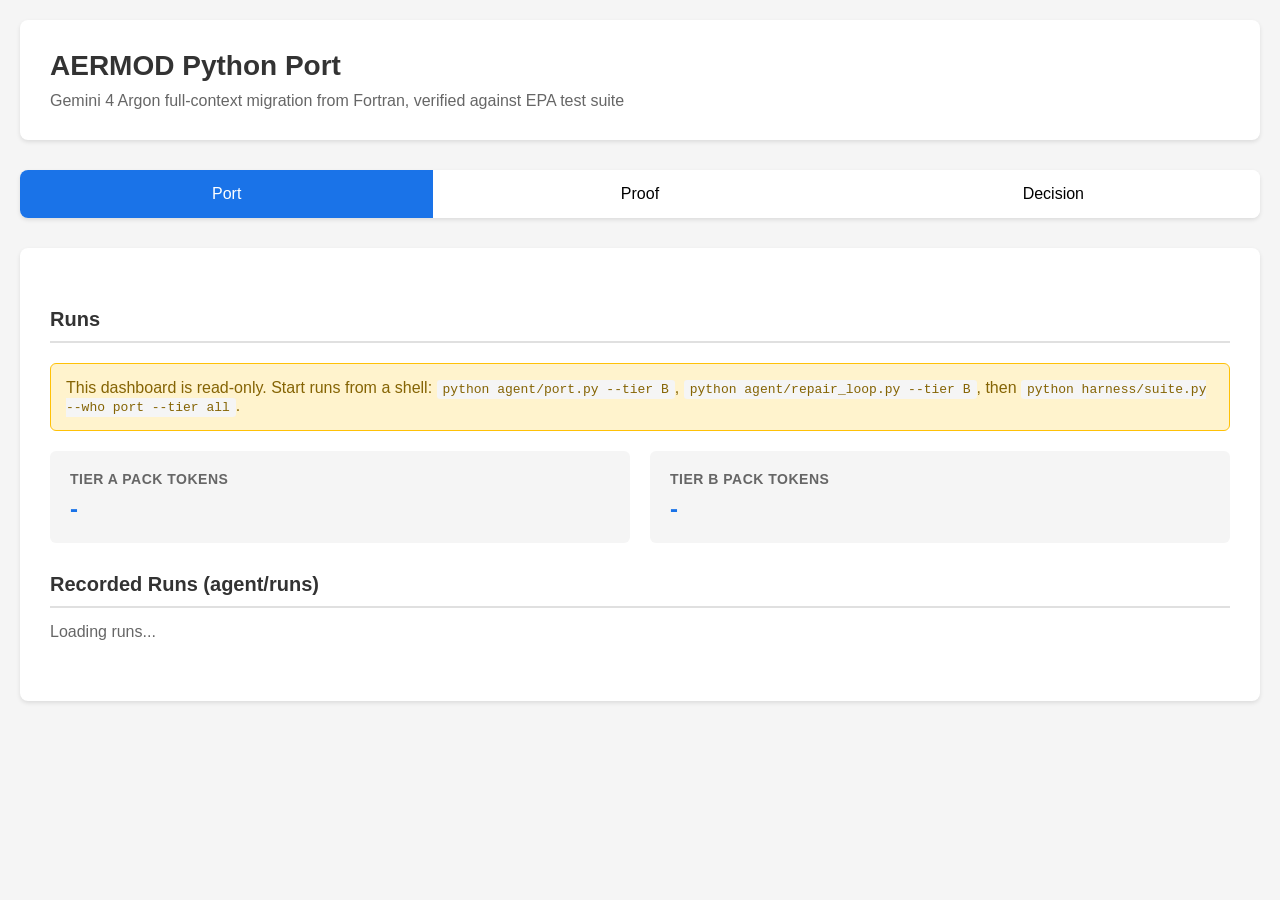
==== ui/index.html @ f5b77700 "fix(server): certify only the port version the suite scored run_port stamps port.sha256 beside each " ====
<!DOCTYPE html>
<html lang="en">
<head>
    <meta charset="UTF-8">
    <meta name="viewport" content="width=device-width, initial-scale=1.0">
    <title>AERMOD Port - Gemini 4 Argon</title>
    <style>
        * {
            margin: 0;
            padding: 0;
            box-sizing: border-box;
        }
        
        body {
            font-family: -apple-system, BlinkMacSystemFont, 'Segoe UI', sans-serif;
            background: #f5f5f5;
            color: #333;
        }
        
        .container {
            max-width: 1400px;
            margin: 0 auto;
            padding: 20px;
        }
        
        header {
            background: white;
            padding: 30px;
            border-radius: 8px;
            margin-bottom: 30px;
            box-shadow: 0 2px 4px rgba(0,0,0,0.1);
        }
        
        h1 {
            font-size: 28px;
            margin-bottom: 10px;
        }
        
        .subtitle {
            color: #666;
            font-size: 16px;
        }
        
        nav {
            background: white;
            padding: 0;
            border-radius: 8px;
            margin-bottom: 30px;
            display: flex;
            overflow: hidden;
            box-shadow: 0 2px 4px rgba(0,0,0,0.1);
        }
        
        nav button {
            flex: 1;
            padding: 15px 30px;
            border: none;
            background: white;
            cursor: pointer;
            font-size: 16px;
            font-weight: 500;
            transition: background 0.2s;
        }
        
        nav button:hover {
            background: #f5f5f5;
        }
        
        nav button.active {
            background: #1a73e8;
            color: white;
        }
        
        .screen {
            display: none;
            background: white;
            padding: 30px;
            border-radius: 8px;
            box-shadow: 0 2px 4px rgba(0,0,0,0.1);
        }
        
        .screen.active {
            display: block;
        }
        
        .grid {
            display: grid;
            grid-template-columns: repeat(auto-fill, minmax(200px, 1fr));
            gap: 15px;
            margin: 20px 0;
        }
        
        .case-card {
            padding: 15px;
            border: 2px solid #e0e0e0;
            border-radius: 6px;
            text-align: center;
            font-weight: 500;
        }
        
        .case-card.pass {
            background: #e8f5e9;
            border-color: #4caf50;
            color: #2e7d32;
        }
        
        .case-card.fail {
            background: #ffebee;
            border-color: #f44336;
            color: #c62828;
        }
        
        .case-card.pending {
            background: #fff3e0;
            border-color: #ff9800;
            color: #e65100;
        }
        
        .section {
            margin: 30px 0;
        }
        
        .section h2 {
            font-size: 20px;
            margin-bottom: 15px;
            padding-bottom: 10px;
            border-bottom: 2px solid #e0e0e0;
        }
        
        .info-grid {
            display: grid;
            grid-template-columns: repeat(auto-fit, minmax(250px, 1fr));
            gap: 20px;
            margin: 20px 0;
        }
        
        .info-card {
            padding: 20px;
            background: #f5f5f5;
            border-radius: 6px;
        }
        
        .info-card h3 {
            font-size: 14px;
            color: #666;
            margin-bottom: 8px;
            text-transform: uppercase;
            letter-spacing: 0.5px;
        }
        
        .info-card .value {
            font-size: 24px;
            font-weight: 600;
            color: #1a73e8;
        }
        
        .button {
            padding: 12px 24px;
            background: #1a73e8;
            color: white;
            border: none;
            border-radius: 6px;
            font-size: 16px;
            font-weight: 500;
            cursor: pointer;
            transition: background 0.2s;
        }
        
        .button:hover {
            background: #1557b0;
        }
        
        .button:disabled {
            background: #ccc;
            cursor: not-allowed;
        }
        
        .commit-list {
            font-family: 'Monaco', 'Courier New', monospace;
            font-size: 13px;
            background: #f5f5f5;
            padding: 20px;
            border-radius: 6px;
            max-height: 400px;
            overflow-y: auto;
        }
        
        .commit {
            margin-bottom: 10px;
            padding: 8px;
            background: white;
            border-radius: 4px;
        }
        
        .commit-hash {
            color: #1a73e8;
            font-weight: 600;
        }
        
        .commit-author {
            color: #666;
        }
        
        .status-badge {
            display: inline-block;
            padding: 4px 12px;
            border-radius: 12px;
            font-size: 12px;
            font-weight: 600;
            text-transform: uppercase;
        }
        
        .status-badge.pass {
            background: #4caf50;
            color: white;
        }
        
        .status-badge.fail {
            background: #f44336;
            color: white;
        }
        
        .status-badge.pending {
            background: #ff9800;
            color: white;
        }
        
        code {
            background: #f5f5f5;
            padding: 2px 6px;
            border-radius: 3px;
            font-family: 'Monaco', 'Courier New', monospace;
            font-size: 13px;
        }
        
        .stub-notice {
            background: #fff3cd;
            border: 1px solid #ffc107;
            color: #856404;
            padding: 15px;
            border-radius: 6px;
            margin: 20px 0;
        }
    </style>
</head>
<body>
    <div class="container">
        <header>
            <h1>AERMOD Python Port</h1>
            <p class="subtitle">
                Gemini 4 Argon full-context migration from Fortran, 
                verified against EPA test suite
            </p>
        </header>
        
        <nav>
            <button class="nav-btn active" data-screen="port">Port</button>
            <button class="nav-btn" data-screen="proof">Proof</button>
            <button class="nav-btn" data-screen="decision">Decision</button>
        </nav>
        
        <!-- Port Screen -->
        <div id="port-screen" class="screen active">
            <div class="section">
                <h2>Runs</h2>
                <div class="stub-notice">
                    This dashboard is read-only. Start runs from a shell:
                    <code>python agent/port.py --tier B</code>,
                    <code>python agent/repair_loop.py --tier B</code>, then
                    <code>python harness/suite.py --who port --tier all</code>.
                </div>
                <div class="info-grid">
                    <div class="info-card">
                        <h3>Tier A pack tokens</h3>
                        <div class="value"><span id="tokens-a">-</span></div>
                    </div>
                    <div class="info-card">
                        <h3>Tier B pack tokens</h3>
                        <div class="value"><span id="tokens-b">-</span></div>
                    </div>
                </div>
                <p id="tokens-method" style="color: #666;"></p>
            </div>
            
            <div class="section">
                <h2>Recorded Runs (agent/runs)</h2>
                <div id="runs-list">
                    <p style="color: #666;">Loading runs...</p>
                </div>
            </div>
        </div>
        
        <!-- Proof Screen (Priority) -->
        <div id="proof-screen" class="screen">
            <div class="section">
                <h2>Verification Status</h2>
                
                <div class="info-grid">
                    <div class="info-card">
                        <h3>compare.py sha256</h3>
                        <div class="value" style="font-size: 12px; font-family: monospace; word-break: break-all;">
                            <span id="compare-hash">Loading...</span>
                        </div>
                        <p id="hash-status" style="margin-top: 8px; color: #666;"></p>
                    </div>
                    
                    <div class="info-card">
                        <h3>Tier A Pass Rate</h3>
                        <div class="value">
                            <span id="tier-a-rate">-/-</span>
                        </div>
                    </div>
                    
                    <div class="info-card">
                        <h3>Tier B Pass Rate</h3>
                        <div class="value">
                            <span id="tier-b-rate">-/-</span>
                        </div>
                    </div>
                </div>
            </div>
            
            <div class="section">
                <h2>Test Cases</h2>
                
                <h3 style="margin-top: 20px; margin-bottom: 10px; color: #666;">
                    Tier A (No Building Downwash)
                </h3>
                <div class="grid" id="tier-a-grid">
                    <!-- Populated by JS -->
                </div>
                
                <h3 style="margin-top: 30px; margin-bottom: 10px; color: #666;">
                    Tier B (With PRIME)
                </h3>
                <div class="grid" id="tier-b-grid">
                    <!-- Populated by JS -->
                </div>
                
                <h3 style="margin-top: 30px; margin-bottom: 10px; color: #666;">
                    Holdout (never shown to the repair loop)
                </h3>
                <div class="grid" id="holdout-grid">
                    <!-- Populated by JS -->
                </div>
            </div>
            
            <div class="section">
                <h2>Provenance of port/aermod_py</h2>
                <div id="provenance" class="commit-list">
                    <p style="color: #666;">Loading...</p>
                </div>
            </div>
            
            <div class="section">
                <h2>Git History of port/aermod_py</h2>
                <div id="commits-list" class="commit-list">
                    <p style="color: #666;">Loading git history...</p>
                </div>
            </div>
        </div>
        
        <!-- Decision Screen -->
        <div id="decision-screen" class="screen">
            <div class="section">
                <h2>Certification</h2>
                <p style="color: #666;">
                    Computed on every load from <code>out/suite_port.json</code>,
                    the current <code>harness/compare.py</code> and
                    <code>split.py --verify</code>. Nothing is stored.
                </p>
                <div style="margin-top: 20px;">
                    <span id="certified" class="status-badge pending">loading</span>
                </div>
                <div id="criteria" class="commit-list" style="margin-top: 20px;"></div>
            </div>
        </div>
    </div>
    
    <script>
        // Navigation
        document.querySelectorAll('.nav-btn').forEach(btn => {
            btn.addEventListener('click', () => {
                const screen = btn.dataset.screen;
                
                // Update nav
                document.querySelectorAll('.nav-btn').forEach(b => {
                    b.classList.remove('active');
                });
                btn.classList.add('active');
                
                // Update screens
                document.querySelectorAll('.screen').forEach(s => {
                    s.classList.remove('active');
                });
                document.getElementById(`${screen}-screen`).classList.add('active');
                
                // Load data for screen
                if (screen === 'proof') {
                    loadProofData();
                } else if (screen === 'port') {
                    loadPortData();
                } else if (screen === 'decision') {
                    loadDecisionData();
                }
            });
        });
        
        const esc = s => String(s ?? '').replace(/[&<>"']/g,
            c => ({'&': '&amp;', '<': '&lt;', '>': '&gt;', '"': '&quot;', "'": '&#39;'}[c]));
        const getJson = async url => {
            const response = await fetch(url);
            if (!response.ok) throw new Error(`${url}: ${response.status}`);
            return response.json();
        };
        const fmt = n => (n === null || n === undefined) ? '-' : Number(n).toLocaleString();

        async function loadPortData() {
            try {
                const tokens = await getJson('/api/tokens');
                document.getElementById('tokens-a').textContent = fmt(tokens.A?.tokens_with_comments);
                document.getElementById('tokens-b').textContent = fmt(tokens.B?.tokens_with_comments);
                document.getElementById('tokens-method').textContent = tokens.A
                    ? `Fortran pack only, ${tokens.A.method}; the full prompt adds the contract, glue, setup table and variable catalogue.`
                    : 'context/tokens.json missing: run python pack.py';

                const runs = await getJson('/api/runs');
                const runsList = document.getElementById('runs-list');
                if (runs.length === 0) {
                    runsList.innerHTML = '<p style="color: #666;">No runs recorded under agent/runs yet.</p>';
                    return;
                }
                runsList.innerHTML = runs.map(run => `
                    <div style="padding: 15px; background: #f5f5f5; border-radius: 6px; margin-bottom: 10px;">
                        <strong>${esc(run.id)}</strong>
                        <span style="margin-left: 20px; color: #666;">
                            ${esc(run.kind)} | Tier ${esc(run.tier)} | ${esc(run.model)} | thinking ${esc(run.thinking ?? '-')}
                            | ${run.replies} replies
                        </span>
                        <span style="float: right; color: #666;">
                            prompt ${fmt(run.prompt_tokens)} | output ${fmt(run.output_tokens)} tokens
                        </span>
                    </div>
                `).join('');
            } catch (err) {
                console.error('Failed to load runs:', err);
            }
        }

        async function loadProofData() {
            try {
                const data = await getJson('/api/test-results');
                document.getElementById('compare-hash').textContent = data.compare_hash;
                document.getElementById('hash-status').textContent = !data.suite_found
                    ? 'No out/suite_port.json yet.'
                    : data.hash_matches
                        ? `Suite from ${data.suite_time} was scored with this compare.py.`
                        : `STALE: suite from ${data.suite_time} was scored with ${data.suite_compare_hash}.`;
                if (data.suite_found && !data.port_matches) {
                    document.getElementById('hash-status').textContent +=
                        ` STALE PORT: scored ${data.suite_port_hash ?? 'no single port version'}, ` +
                        `port/aermod_py is now ${data.port_hash ?? 'empty'}.`;
                }

                renderTestGrid('tier-a-grid', data.tier_a, data.results);
                renderTestGrid('tier-b-grid', data.tier_b, data.results);
                renderTestGrid('holdout-grid', data.holdout, data.results);
                const passed = cases => cases.filter(c => data.results[c]?.passes === true).length;
                document.getElementById('tier-a-rate').textContent = `${passed(data.tier_a)}/${data.tier_a.length}`;
                const tierB = data.tier_a.concat(data.tier_b);
                document.getElementById('tier-b-rate').textContent = `${passed(tierB)}/${tierB.length}`;

                const prov = await getJson('/api/provenance');
                document.getElementById('provenance').innerHTML = prov.python_files.length === 0
                    ? '<p style="color: #666;">No Python files yet: only the README.</p>'
                    : `<p><span class="status-badge ${prov.ok ? 'pass' : 'fail'}">${prov.ok ? 'verified' : 'unverified'}</span>
                       ${prov.python_files.length} Python files</p>`
                      + prov.problems.map(p => `<div class="commit">${esc(p)}</div>`).join('');

                const commits = await getJson('/api/commits');
                document.getElementById('commits-list').innerHTML = commits.length === 0
                    ? '<p style="color: #666;">No commits touch port/aermod_py.</p>'
                    : commits.map(c => `
                        <div class="commit">
                            <span class="commit-hash">${esc(c.hash)}</span>
                            <span class="commit-author">${esc(c.author)} ${esc(c.date)}</span>
                            <div style="margin-top: 5px;">${esc(c.subject)}</div>
                        </div>`).join('');
            } catch (err) {
                console.error('Failed to load proof data:', err);
            }
        }

        async function loadDecisionData() {
            try {
                const data = await getJson('/api/certify');
                const badge = document.getElementById('certified');
                badge.className = `status-badge ${data.certified ? 'pass' : 'fail'}`;
                badge.textContent = data.certified ? 'certified' : 'not certified';
                document.getElementById('criteria').innerHTML = data.criteria.map(c => `
                    <div class="commit">
                        <span class="status-badge ${c.ok ? 'pass' : 'fail'}">${c.ok ? 'ok' : 'no'}</span>
                        <strong style="margin-left: 10px;">${esc(c.name)}</strong>
                        <div style="margin-top: 5px; color: #666;">${esc(c.detail)}</div>
                    </div>`).join('');
            } catch (err) {
                console.error('Failed to load certification:', err);
            }
        }

        function renderTestGrid(gridId, cases, results) {
            document.getElementById(gridId).innerHTML = cases.map(caseName => {
                const result = results[caseName];
                const status = result === undefined ? 'pending' : (result.passes ? 'pass' : 'fail');
                const detail = result === undefined ? 'not scored'
                    : result.error ? esc(result.error)
                    : `EPA ${result.epa_pass ? 'pass' : 'fail'}, strict ${result.strict_pass ? 'pass' : 'fail'}`;
                return `
                    <div class="case-card ${status}">
                        ${esc(caseName)}
                        <div style="font-size: 12px; font-weight: 400; margin-top: 5px;">${detail}</div>
                    </div>
                `;
            }).join('');
        }

        loadPortData();
    </script>
</body>
</html>
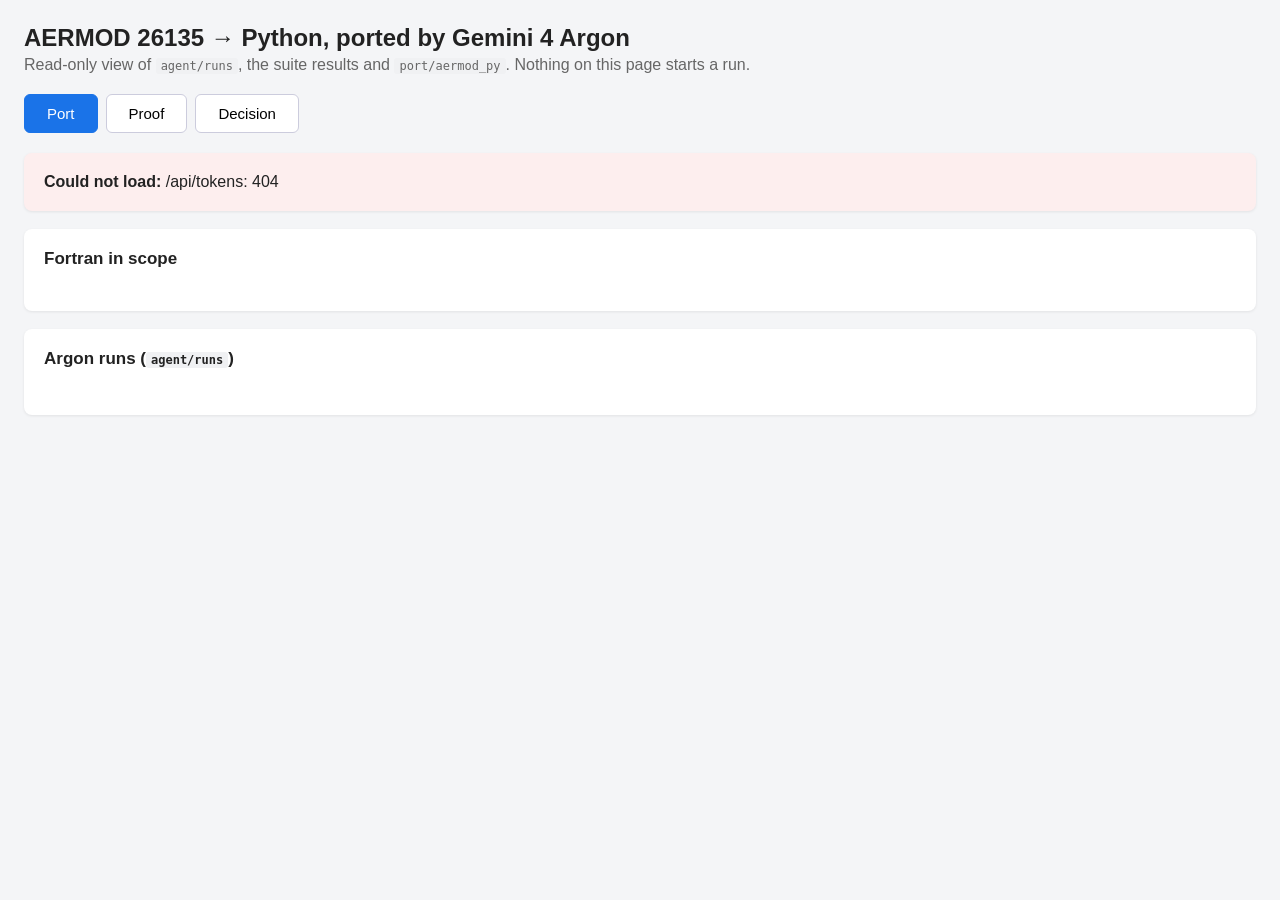
==== commit 2deacbfe: "feat(dashboard): Port, Proof and Decision screens over the real run, results and provenance formats " ====
--- a/ui/index.html
+++ b/ui/index.html
@@ -1,530 +1,266 @@
 <!DOCTYPE html>
 <html lang="en">
 <head>
-    <meta charset="UTF-8">
-    <meta name="viewport" content="width=device-width, initial-scale=1.0">
-    <title>AERMOD Port - Gemini 4 Argon</title>
-    <style>
-        * {
-            margin: 0;
-            padding: 0;
-            box-sizing: border-box;
-        }
-        
-        body {
-            font-family: -apple-system, BlinkMacSystemFont, 'Segoe UI', sans-serif;
-            background: #f5f5f5;
-            color: #333;
-        }
-        
-        .container {
-            max-width: 1400px;
-            margin: 0 auto;
-            padding: 20px;
-        }
-        
-        header {
-            background: white;
-            padding: 30px;
-            border-radius: 8px;
-            margin-bottom: 30px;
-            box-shadow: 0 2px 4px rgba(0,0,0,0.1);
-        }
-        
-        h1 {
-            font-size: 28px;
-            margin-bottom: 10px;
-        }
-        
-        .subtitle {
-            color: #666;
-            font-size: 16px;
-        }
-        
-        nav {
-            background: white;
-            padding: 0;
-            border-radius: 8px;
-            margin-bottom: 30px;
-            display: flex;
-            overflow: hidden;
-            box-shadow: 0 2px 4px rgba(0,0,0,0.1);
-        }
-        
-        nav button {
-            flex: 1;
-            padding: 15px 30px;
-            border: none;
-            background: white;
-            cursor: pointer;
-            font-size: 16px;
-            font-weight: 500;
-            transition: background 0.2s;
-        }
-        
-        nav button:hover {
-            background: #f5f5f5;
-        }
-        
-        nav button.active {
-            background: #1a73e8;
-            color: white;
-        }
-        
-        .screen {
-            display: none;
-            background: white;
-            padding: 30px;
-            border-radius: 8px;
-            box-shadow: 0 2px 4px rgba(0,0,0,0.1);
-        }
-        
-        .screen.active {
-            display: block;
-        }
-        
-        .grid {
-            display: grid;
-            grid-template-columns: repeat(auto-fill, minmax(200px, 1fr));
-            gap: 15px;
-            margin: 20px 0;
-        }
-        
-        .case-card {
-            padding: 15px;
-            border: 2px solid #e0e0e0;
-            border-radius: 6px;
-            text-align: center;
-            font-weight: 500;
-        }
-        
-        .case-card.pass {
-            background: #e8f5e9;
-            border-color: #4caf50;
-            color: #2e7d32;
-        }
-        
-        .case-card.fail {
-            background: #ffebee;
-            border-color: #f44336;
-            color: #c62828;
-        }
-        
-        .case-card.pending {
-            background: #fff3e0;
-            border-color: #ff9800;
-            color: #e65100;
-        }
-        
-        .section {
-            margin: 30px 0;
-        }
-        
-        .section h2 {
-            font-size: 20px;
-            margin-bottom: 15px;
-            padding-bottom: 10px;
-            border-bottom: 2px solid #e0e0e0;
-        }
-        
-        .info-grid {
-            display: grid;
-            grid-template-columns: repeat(auto-fit, minmax(250px, 1fr));
-            gap: 20px;
-            margin: 20px 0;
-        }
-        
-        .info-card {
-            padding: 20px;
-            background: #f5f5f5;
-            border-radius: 6px;
-        }
-        
-        .info-card h3 {
-            font-size: 14px;
-            color: #666;
-            margin-bottom: 8px;
-            text-transform: uppercase;
-            letter-spacing: 0.5px;
-        }
-        
-        .info-card .value {
-            font-size: 24px;
-            font-weight: 600;
-            color: #1a73e8;
-        }
-        
-        .button {
-            padding: 12px 24px;
-            background: #1a73e8;
-            color: white;
-            border: none;
-            border-radius: 6px;
-            font-size: 16px;
-            font-weight: 500;
-            cursor: pointer;
-            transition: background 0.2s;
-        }
-        
-        .button:hover {
-            background: #1557b0;
-        }
-        
-        .button:disabled {
-            background: #ccc;
-            cursor: not-allowed;
-        }
-        
-        .commit-list {
-            font-family: 'Monaco', 'Courier New', monospace;
-            font-size: 13px;
-            background: #f5f5f5;
-            padding: 20px;
-            border-radius: 6px;
-            max-height: 400px;
-            overflow-y: auto;
-        }
-        
-        .commit {
-            margin-bottom: 10px;
-            padding: 8px;
-            background: white;
-            border-radius: 4px;
-        }
-        
-        .commit-hash {
-            color: #1a73e8;
-            font-weight: 600;
-        }
-        
-        .commit-author {
-            color: #666;
-        }
-        
-        .status-badge {
-            display: inline-block;
-            padding: 4px 12px;
-            border-radius: 12px;
-            font-size: 12px;
-            font-weight: 600;
-            text-transform: uppercase;
-        }
-        
-        .status-badge.pass {
-            background: #4caf50;
-            color: white;
-        }
-        
-        .status-badge.fail {
-            background: #f44336;
-            color: white;
-        }
-        
-        .status-badge.pending {
-            background: #ff9800;
-            color: white;
-        }
-        
-        code {
-            background: #f5f5f5;
-            padding: 2px 6px;
-            border-radius: 3px;
-            font-family: 'Monaco', 'Courier New', monospace;
-            font-size: 13px;
-        }
-        
-        .stub-notice {
-            background: #fff3cd;
-            border: 1px solid #ffc107;
-            color: #856404;
-            padding: 15px;
-            border-radius: 6px;
-            margin: 20px 0;
-        }
-    </style>
+<meta charset="UTF-8">
+<meta name="viewport" content="width=device-width, initial-scale=1.0">
+<title>AERMOD port - Gemini 4 Argon</title>
+<style>
+    * { box-sizing: border-box; margin: 0; padding: 0; }
+    body { font-family: -apple-system, BlinkMacSystemFont, 'Segoe UI', sans-serif; background: #f4f5f7; color: #222; }
+    .wrap { max-width: 1280px; margin: 0 auto; padding: 24px; }
+    header h1 { font-size: 24px; }
+    header p { color: #666; margin-top: 4px; }
+    nav { display: flex; gap: 8px; margin: 20px 0; }
+    nav button { padding: 10px 22px; border: 1px solid #ccd; background: #fff; border-radius: 6px; font-size: 15px; cursor: pointer; }
+    nav button.active { background: #1a73e8; color: #fff; border-color: #1a73e8; }
+    .screen { display: none; }
+    .screen.active { display: block; }
+    .panel { background: #fff; border-radius: 8px; padding: 20px; margin-bottom: 18px; box-shadow: 0 1px 3px rgba(0,0,0,.08); }
+    .panel h2 { font-size: 17px; margin-bottom: 12px; }
+    .muted { color: #666; font-size: 13px; }
+    .cards { display: grid; grid-template-columns: repeat(auto-fit, minmax(220px, 1fr)); gap: 12px; }
+    .card { background: #f7f8fa; border-radius: 6px; padding: 14px; }
+    .card .k { font-size: 12px; text-transform: uppercase; color: #666; letter-spacing: .4px; }
+    .card .v { font-size: 22px; font-weight: 600; margin-top: 4px; }
+    .mono { font-family: Menlo, Consolas, monospace; font-size: 12px; word-break: break-all; }
+    table { width: 100%; border-collapse: collapse; font-size: 13px; }
+    th, td { text-align: left; padding: 7px 8px; border-bottom: 1px solid #eee; vertical-align: top; }
+    th { color: #555; font-weight: 600; background: #fafafa; }
+    tr.clickable { cursor: pointer; }
+    tr.clickable:hover { background: #f2f6fd; }
+    .grid { display: grid; grid-template-columns: repeat(auto-fill, minmax(230px, 1fr)); gap: 10px; margin: 8px 0 16px; }
+    .case { border: 2px solid #ddd; border-radius: 6px; padding: 10px; font-size: 13px; }
+    .case b { display: block; font-size: 14px; margin-bottom: 4px; }
+    .pass { border-color: #43a047; background: #eef8ef; }
+    .fail { border-color: #e53935; background: #fdeeee; }
+    .pending { border-color: #fb8c00; background: #fff5e8; }
+    .badge { display: inline-block; padding: 2px 10px; border-radius: 10px; font-size: 12px; font-weight: 600; color: #fff; }
+    .badge.ok { background: #43a047; }
+    .badge.no { background: #e53935; }
+    .badge.warn { background: #fb8c00; }
+    .big { font-size: 20px; padding: 6px 18px; }
+    code { background: #f0f1f3; padding: 1px 5px; border-radius: 3px; font-size: 12px; }
+    pre { white-space: pre-wrap; font-size: 12px; }
+</style>
 </head>
 <body>
-    <div class="container">
-        <header>
-            <h1>AERMOD Python Port</h1>
-            <p class="subtitle">
-                Gemini 4 Argon full-context migration from Fortran, 
-                verified against EPA test suite
-            </p>
-        </header>
-        
-        <nav>
-            <button class="nav-btn active" data-screen="port">Port</button>
-            <button class="nav-btn" data-screen="proof">Proof</button>
-            <button class="nav-btn" data-screen="decision">Decision</button>
-        </nav>
-        
-        <!-- Port Screen -->
-        <div id="port-screen" class="screen active">
-            <div class="section">
-                <h2>Runs</h2>
-                <div class="stub-notice">
-                    This dashboard is read-only. Start runs from a shell:
-                    <code>python agent/port.py --tier B</code>,
-                    <code>python agent/repair_loop.py --tier B</code>, then
-                    <code>python harness/suite.py --who port --tier all</code>.
-                </div>
-                <div class="info-grid">
-                    <div class="info-card">
-                        <h3>Tier A pack tokens</h3>
-                        <div class="value"><span id="tokens-a">-</span></div>
-                    </div>
-                    <div class="info-card">
-                        <h3>Tier B pack tokens</h3>
-                        <div class="value"><span id="tokens-b">-</span></div>
-                    </div>
-                </div>
-                <p id="tokens-method" style="color: #666;"></p>
+<div class="wrap">
+    <header>
+        <h1>AERMOD 26135 &rarr; Python, ported by Gemini 4 Argon</h1>
+        <p>Read-only view of <code>agent/runs</code>, the suite results and <code>port/aermod_py</code>. Nothing on this page starts a run.</p>
+    </header>
+    <nav>
+        <button class="active" data-screen="port">Port</button>
+        <button data-screen="proof">Proof</button>
+        <button data-screen="decision">Decision</button>
+    </nav>
+
+    <section id="port" class="screen active">
+        <div class="panel">
+            <h2>Fortran in scope</h2>
+            <div class="cards" id="token-cards"></div>
+            <p class="muted" id="token-note" style="margin-top:10px"></p>
+        </div>
+        <div class="panel">
+            <h2>Argon runs (<code>agent/runs</code>)</h2>
+            <div class="cards" style="margin-bottom:12px" id="spend"></div>
+            <div id="runs"></div>
+            <p class="muted" id="prices" style="margin-top:8px"></p>
+            <div id="run-detail" style="margin-top:14px"></div>
+        </div>
+    </section>
+
+    <section id="proof" class="screen">
+        <div class="panel">
+            <h2>Frozen scoring rules</h2>
+            <div class="cards">
+                <div class="card"><div class="k">harness/compare.py sha256</div><div class="mono" id="cmp-now"></div></div>
+                <div class="card"><div class="k">approved (harness/compare.sha256)</div><div class="mono" id="cmp-approved"></div></div>
+                <div class="card"><div class="k">status</div><div class="v" id="cmp-status"></div></div>
             </div>
-            
-            <div class="section">
-                <h2>Recorded Runs (agent/runs)</h2>
-                <div id="runs-list">
-                    <p style="color: #666;">Loading runs...</p>
-                </div>
-            </div>
-        </div>
-        
-        <!-- Proof Screen (Priority) -->
-        <div id="proof-screen" class="screen">
-            <div class="section">
-                <h2>Verification Status</h2>
-                
-                <div class="info-grid">
-                    <div class="info-card">
-                        <h3>compare.py sha256</h3>
-                        <div class="value" style="font-size: 12px; font-family: monospace; word-break: break-all;">
-                            <span id="compare-hash">Loading...</span>
-                        </div>
-                        <p id="hash-status" style="margin-top: 8px; color: #666;"></p>
-                    </div>
-                    
-                    <div class="info-card">
-                        <h3>Tier A Pass Rate</h3>
-                        <div class="value">
-                            <span id="tier-a-rate">-/-</span>
-                        </div>
-                    </div>
-                    
-                    <div class="info-card">
-                        <h3>Tier B Pass Rate</h3>
-                        <div class="value">
-                            <span id="tier-b-rate">-/-</span>
-                        </div>
-                    </div>
-                </div>
-            </div>
-            
-            <div class="section">
-                <h2>Test Cases</h2>
-                
-                <h3 style="margin-top: 20px; margin-bottom: 10px; color: #666;">
-                    Tier A (No Building Downwash)
-                </h3>
-                <div class="grid" id="tier-a-grid">
-                    <!-- Populated by JS -->
-                </div>
-                
-                <h3 style="margin-top: 30px; margin-bottom: 10px; color: #666;">
-                    Tier B (With PRIME)
-                </h3>
-                <div class="grid" id="tier-b-grid">
-                    <!-- Populated by JS -->
-                </div>
-                
-                <h3 style="margin-top: 30px; margin-bottom: 10px; color: #666;">
-                    Holdout (never shown to the repair loop)
-                </h3>
-                <div class="grid" id="holdout-grid">
-                    <!-- Populated by JS -->
-                </div>
-            </div>
-            
-            <div class="section">
-                <h2>Provenance of port/aermod_py</h2>
-                <div id="provenance" class="commit-list">
-                    <p style="color: #666;">Loading...</p>
-                </div>
-            </div>
-            
-            <div class="section">
-                <h2>Git History of port/aermod_py</h2>
-                <div id="commits-list" class="commit-list">
-                    <p style="color: #666;">Loading git history...</p>
-                </div>
-            </div>
-        </div>
-        
-        <!-- Decision Screen -->
-        <div id="decision-screen" class="screen">
-            <div class="section">
-                <h2>Certification</h2>
-                <p style="color: #666;">
-                    Computed on every load from <code>out/suite_port.json</code>,
-                    the current <code>harness/compare.py</code> and
-                    <code>split.py --verify</code>. Nothing is stored.
-                </p>
-                <div style="margin-top: 20px;">
-                    <span id="certified" class="status-badge pending">loading</span>
-                </div>
-                <div id="criteria" class="commit-list" style="margin-top: 20px;"></div>
-            </div>
-        </div>
-    </div>
-    
-    <script>
-        // Navigation
-        document.querySelectorAll('.nav-btn').forEach(btn => {
-            btn.addEventListener('click', () => {
-                const screen = btn.dataset.screen;
-                
-                // Update nav
-                document.querySelectorAll('.nav-btn').forEach(b => {
-                    b.classList.remove('active');
-                });
-                btn.classList.add('active');
-                
-                // Update screens
-                document.querySelectorAll('.screen').forEach(s => {
-                    s.classList.remove('active');
-                });
-                document.getElementById(`${screen}-screen`).classList.add('active');
-                
-                // Load data for screen
-                if (screen === 'proof') {
-                    loadProofData();
-                } else if (screen === 'port') {
-                    loadPortData();
-                } else if (screen === 'decision') {
-                    loadDecisionData();
-                }
-            });
-        });
-        
-        const esc = s => String(s ?? '').replace(/[&<>"']/g,
-            c => ({'&': '&amp;', '<': '&lt;', '>': '&gt;', '"': '&quot;', "'": '&#39;'}[c]));
-        const getJson = async url => {
-            const response = await fetch(url);
-            if (!response.ok) throw new Error(`${url}: ${response.status}`);
-            return response.json();
-        };
-        const fmt = n => (n === null || n === undefined) ? '-' : Number(n).toLocaleString();
-
-        async function loadPortData() {
-            try {
-                const tokens = await getJson('/api/tokens');
-                document.getElementById('tokens-a').textContent = fmt(tokens.A?.tokens_with_comments);
-                document.getElementById('tokens-b').textContent = fmt(tokens.B?.tokens_with_comments);
-                document.getElementById('tokens-method').textContent = tokens.A
-                    ? `Fortran pack only, ${tokens.A.method}; the full prompt adds the contract, glue, setup table and variable catalogue.`
-                    : 'context/tokens.json missing: run python pack.py';
-
-                const runs = await getJson('/api/runs');
-                const runsList = document.getElementById('runs-list');
-                if (runs.length === 0) {
-                    runsList.innerHTML = '<p style="color: #666;">No runs recorded under agent/runs yet.</p>';
-                    return;
-                }
-                runsList.innerHTML = runs.map(run => `
-                    <div style="padding: 15px; background: #f5f5f5; border-radius: 6px; margin-bottom: 10px;">
-                        <strong>${esc(run.id)}</strong>
-                        <span style="margin-left: 20px; color: #666;">
-                            ${esc(run.kind)} | Tier ${esc(run.tier)} | ${esc(run.model)} | thinking ${esc(run.thinking ?? '-')}
-                            | ${run.replies} replies
-                        </span>
-                        <span style="float: right; color: #666;">
-                            prompt ${fmt(run.prompt_tokens)} | output ${fmt(run.output_tokens)} tokens
-                        </span>
-                    </div>
-                `).join('');
-            } catch (err) {
-                console.error('Failed to load runs:', err);
-            }
-        }
-
-        async function loadProofData() {
-            try {
-                const data = await getJson('/api/test-results');
-                document.getElementById('compare-hash').textContent = data.compare_hash;
-                document.getElementById('hash-status').textContent = !data.suite_found
-                    ? 'No out/suite_port.json yet.'
-                    : data.hash_matches
-                        ? `Suite from ${data.suite_time} was scored with this compare.py.`
-                        : `STALE: suite from ${data.suite_time} was scored with ${data.suite_compare_hash}.`;
-                if (data.suite_found && !data.port_matches) {
-                    document.getElementById('hash-status').textContent +=
-                        ` STALE PORT: scored ${data.suite_port_hash ?? 'no single port version'}, ` +
-                        `port/aermod_py is now ${data.port_hash ?? 'empty'}.`;
-                }
-
-                renderTestGrid('tier-a-grid', data.tier_a, data.results);
-                renderTestGrid('tier-b-grid', data.tier_b, data.results);
-                renderTestGrid('holdout-grid', data.holdout, data.results);
-                const passed = cases => cases.filter(c => data.results[c]?.passes === true).length;
-                document.getElementById('tier-a-rate').textContent = `${passed(data.tier_a)}/${data.tier_a.length}`;
-                const tierB = data.tier_a.concat(data.tier_b);
-                document.getElementById('tier-b-rate').textContent = `${passed(tierB)}/${tierB.length}`;
-
-                const prov = await getJson('/api/provenance');
-                document.getElementById('provenance').innerHTML = prov.python_files.length === 0
-                    ? '<p style="color: #666;">No Python files yet: only the README.</p>'
-                    : `<p><span class="status-badge ${prov.ok ? 'pass' : 'fail'}">${prov.ok ? 'verified' : 'unverified'}</span>
-                       ${prov.python_files.length} Python files</p>`
-                      + prov.problems.map(p => `<div class="commit">${esc(p)}</div>`).join('');
-
-                const commits = await getJson('/api/commits');
-                document.getElementById('commits-list').innerHTML = commits.length === 0
-                    ? '<p style="color: #666;">No commits touch port/aermod_py.</p>'
-                    : commits.map(c => `
-                        <div class="commit">
-                            <span class="commit-hash">${esc(c.hash)}</span>
-                            <span class="commit-author">${esc(c.author)} ${esc(c.date)}</span>
-                            <div style="margin-top: 5px;">${esc(c.subject)}</div>
-                        </div>`).join('');
-            } catch (err) {
-                console.error('Failed to load proof data:', err);
-            }
-        }
-
-        async function loadDecisionData() {
-            try {
-                const data = await getJson('/api/certify');
-                const badge = document.getElementById('certified');
-                badge.className = `status-badge ${data.certified ? 'pass' : 'fail'}`;
-                badge.textContent = data.certified ? 'certified' : 'not certified';
-                document.getElementById('criteria').innerHTML = data.criteria.map(c => `
-                    <div class="commit">
-                        <span class="status-badge ${c.ok ? 'pass' : 'fail'}">${c.ok ? 'ok' : 'no'}</span>
-                        <strong style="margin-left: 10px;">${esc(c.name)}</strong>
-                        <div style="margin-top: 5px; color: #666;">${esc(c.detail)}</div>
-                    </div>`).join('');
-            } catch (err) {
-                console.error('Failed to load certification:', err);
-            }
-        }
-
-        function renderTestGrid(gridId, cases, results) {
-            document.getElementById(gridId).innerHTML = cases.map(caseName => {
-                const result = results[caseName];
-                const status = result === undefined ? 'pending' : (result.passes ? 'pass' : 'fail');
-                const detail = result === undefined ? 'not scored'
-                    : result.error ? esc(result.error)
-                    : `EPA ${result.epa_pass ? 'pass' : 'fail'}, strict ${result.strict_pass ? 'pass' : 'fail'}`;
-                return `
-                    <div class="case-card ${status}">
-                        ${esc(caseName)}
-                        <div style="font-size: 12px; font-weight: 400; margin-top: 5px;">${detail}</div>
-                    </div>
-                `;
-            }).join('');
-        }
-
-        loadPortData();
-    </script>
+        </div>
+        <div class="panel">
+            <h2>Per-case results</h2>
+            <p class="muted" id="score-source"></p>
+            <div class="cards" style="margin:12px 0" id="rates"></div>
+            <h3 class="muted">Tier A (no building downwash)</h3><div class="grid" id="grid-a"></div>
+            <h3 class="muted">Tier B (adds PRIME)</h3><div class="grid" id="grid-b"></div>
+            <h3 class="muted">Holdout (never shown to the repair loop)</h3><div class="grid" id="grid-h"></div>
+        </div>
+        <div class="panel">
+            <h2>Provenance: every port file and the Argon interaction that wrote it</h2>
+            <p id="prov-status"></p>
+            <div id="prov-table" style="margin-top:10px"></div>
+        </div>
+    </section>
+
+    <section id="decision" class="screen">
+        <div class="panel">
+            <h2>Certification</h2>
+            <p class="muted">Computed on every load from the suite results, the current compare.py, the current port and its provenance. Nothing is stored.</p>
+            <p style="margin:16px 0"><span id="certified" class="badge warn big">loading</span></p>
+            <table id="criteria"></table>
+        </div>
+    </section>
+</div>
+
+<script>
+const esc = s => String(s ?? '').replace(/[&<>"']/g,
+    c => ({'&': '&amp;', '<': '&lt;', '>': '&gt;', '"': '&quot;', "'": '&#39;'}[c]));
+const fmt = n => (n === null || n === undefined) ? '-' : Number(n).toLocaleString();
+const num = (x, d = 6) => (x === null || x === undefined) ? '-' : Number(x).toPrecision(d);
+const usd = x => `$${Number(x).toFixed(2)}`;
+const verdict = flag => flag === true ? 'pass' : flag === false ? 'fail' : 'not recorded';
+const badge = (ok, yes = 'ok', no = 'no') => `<span class="badge ${ok ? 'ok' : 'no'}">${ok ? yes : no}</span>`;
+async function getJson(url) {
+    const r = await fetch(url);
+    if (!r.ok) throw new Error(`${url}: ${r.status}`);
+    return r.json();
+}
+function table(headers, rows) {
+    return `<table><tr>${headers.map(h => `<th>${h}</th>`).join('')}</tr>${rows.join('')}</table>`;
+}
+
+async function loadPort() {
+    const tokens = await getJson('/api/tokens');
+    document.getElementById('token-cards').innerHTML = ['A', 'B'].filter(t => tokens[t]).map(t => `
+        <div class="card"><div class="k">Tier ${t}: code only (default)</div><div class="v">${fmt(tokens[t].tokens_code_only)}</div></div>
+        <div class="card"><div class="k">Tier ${t}: with comments</div><div class="v">${fmt(tokens[t].tokens_with_comments)}</div></div>`).join('');
+    document.getElementById('token-note').textContent = tokens.A
+        ? `Tokens of the packed Fortran (${tokens.A.method}); prompts add the contract, glue, setup table and debug catalogue.`
+        : 'context/tokens.json missing: run python pack.py';
+
+    const [runs, snapshots] = await Promise.all([getJson('/api/runs'), getJson('/api/results')]);
+    const all = runs.flatMap(r => r.interactions);
+    const sum = k => all.reduce((s, i) => s + (i.usage[k] || 0), 0);
+    const costs = all.map(i => i.cost_usd).filter(c => c !== null && c !== undefined);
+    document.getElementById('spend').innerHTML = [
+        ['Argon interactions', fmt(all.length)],
+        ['billed input tokens', fmt(sum('total_input_tokens'))],
+        ['output + thinking tokens', fmt(sum('total_output_tokens') + sum('total_thought_tokens'))],
+        ['spend', costs.length ? `${usd(costs.reduce((a, b) => a + b, 0))}${costs.length < all.length ? ' (partial)' : ''}` : 'not recorded'],
+    ].map(([k, v]) => `<div class="card"><div class="k">${k}</div><div class="v">${v}</div></div>`).join('');
+    document.getElementById('prices').innerHTML = snapshots.filter(s => s.prices)
+        .map(s => `Costs from <code>${esc(s.path)}</code>. Prices: ${esc(s.prices)}`).join('<br>');
+    document.getElementById('runs').innerHTML = runs.length === 0
+        ? '<p class="muted">No runs recorded yet.</p>'
+        : table(['run', 'kind', 'tier', 'model / thinking', 'interactions', 'prompt tokens', 'billed input', 'output + thinking', 'cost', 'outcome'],
+            runs.map(r => `<tr class="clickable" data-run="${esc(r.id)}">
+                <td class="mono">${esc(r.id)}</td><td>${esc(r.kind ?? '-')}</td><td>${esc(r.tier ?? '-')}</td>
+                <td>${esc(r.model ?? '-')} / ${esc(r.thinking ?? '-')}</td><td>${r.replies}</td>
+                <td>${fmt(r.prompt_tokens)}${r.expected_input_multiplier > 1 ? ` <span class="badge warn">up to ${r.expected_input_multiplier}x input billing</span>` : ''}</td>
+                <td>${fmt(r.usage.total_input_tokens)}${r.prompt_tokens && r.usage.total_input_tokens > 1.05 * r.prompt_tokens
+                    ? ` <span class="badge warn">${(r.usage.total_input_tokens / r.prompt_tokens).toFixed(1)}x prompt</span>` : ''}</td>
+                <td>${fmt(r.usage.total_output_tokens + r.usage.total_thought_tokens)}</td>
+                <td>${r.cost_usd !== null && r.cost_usd !== undefined ? usd(r.cost_usd) : '-'}</td>
+                <td>${outcome(r)}</td>
+            </tr>`));
+    document.querySelectorAll('tr[data-run]').forEach(tr => tr.onclick = () => showRun(tr.dataset.run));
+}
+
+function outcome(r) {
+    if (r.kind === 'repair') {
+        const parts = [`${fmt(r.iterations)} iteration(s)`, `${fmt(r.patches_kept ?? 0)} patch(es) kept`];
+        if (r.cases_scored) parts.push(`${r.cases_passing}/${r.cases_scored} training cases pass`);
+        if (r.stop_reason) parts.push(esc(r.stop_reason));
+        return parts.join('; ');
+    }
+    const files = new Set(r.interactions.flatMap(i => i.files));
+    return [files.size ? `${files.size} files written` : '', esc(r.fortran_pack ?? '')].filter(Boolean).join('; ') || '-';
+}
+
+async function showRun(id) {
+    const run = await getJson(`/api/runs/${id.split('/').map(encodeURIComponent).join('/')}`);
+    document.getElementById('run-detail').innerHTML = `<h3 style="margin-bottom:8px">${esc(id)}</h3>` +
+        (run.token_method ? `<p class="muted">Prompt tokens: ${fmt(run.prompt_tokens)} by ${esc(run.token_method)}</p>` : '') +
+        table(['Argon interaction', 'step', 'files written', 'billed input', 'output', 'thinking', 'seconds', 'cost', 'decision'],
+            run.interactions.map(i => `<tr><td class="mono">${esc(i.id)}<br><span class="muted">${esc(i.status)}, ${esc(i.path)}</span></td>
+                <td>${esc(i.step ?? '-')}${i.iteration ? ` ${i.iteration}` : ''}</td>
+                <td class="mono">${i.files.map(esc).join(', ') || '-'}</td>
+                <td>${fmt(i.usage.total_input_tokens)}</td><td>${fmt(i.usage.total_output_tokens)}</td>
+                <td>${fmt(i.usage.total_thought_tokens)}</td><td>${i.seconds ? Math.round(i.seconds) : '-'}</td>
+                <td>${i.cost_usd !== null && i.cost_usd !== undefined ? usd(i.cost_usd) : '-'}</td>
+                <td>${i.decision ? `${badge(i.decision.accepted, 'kept', 'rolled back')} ${esc(i.decision.reason ?? '')}
+                    <div class="muted" style="margin-top:4px">${esc(i.decision.hypothesis ?? '')}</div>` : '-'}</td></tr>`));
+}
+
+function caseCard(name, r) {
+    if (!r) return `<div class="case pending"><b>${esc(name)}</b>not scored</div>`;
+    const lines = r.error ? `<pre>${esc(r.error.trim().split('\n').slice(-2).join('\n'))}</pre>`
+        : r.slope !== null && r.slope !== undefined
+            ? `EPA ${verdict(r.epa_pass)}: slope ${num(r.slope)} / ${num(r.slope_ols)} / ${num(r.mean_ratio)}<br>
+               strict ${verdict(r.strict_pass)}: zero agreement ${r.zero_agreement != null ? (100 * r.zero_agreement).toFixed(3) + '%' : '-'},
+               p99 rel ${num(r.p99_rel_err, 3)}, H4H fails ${esc(r.h4h_fails ?? '-')}`
+            : `<pre>${esc(r.summary ?? '')}</pre>`;
+    return `<div class="case ${r.passes ? 'pass' : 'fail'}"><b>${esc(name)}</b>${lines}</div>`;
+}
+
+async function loadProof() {
+    const lock = await getJson('/api/frozen');
+    document.getElementById('cmp-now').textContent = lock.compare_hash;
+    document.getElementById('cmp-approved').textContent = lock.approved_hash ?? 'missing';
+    document.getElementById('cmp-status').innerHTML = badge(lock.matches, 'unchanged', 'CHANGED');
+
+    const data = await getJson('/api/test-results');
+    const src = document.getElementById('score-source');
+    if (!data.source) {
+        src.textContent = 'No scores yet: run make suite-port (or a repair run).';
+    } else if (data.suite_found) {
+        src.innerHTML = `Scores from <code>${esc(data.source)}</code> (${esc(data.suite_time)}). ` +
+            (data.hash_matches ? 'Scored with the current compare.py. ' : '<b>Scored with a different compare.py.</b> ') +
+            (data.port_matches ? 'Scored the current port.' : '<b>The port changed since it was scored.</b>');
+    } else if (data.source.startsWith('results/')) {
+        src.innerHTML = `Scores from the committed snapshot <code>${esc(data.source)}</code> (scored ${esc(data.suite_time ?? '?')}), ` +
+            (data.hash_matches ? 'with the current compare.py. ' : '<b>with a different compare.py.</b> ') +
+            'Run <code>make suite-port</code> to rescore this checkout\'s port (needed to certify).';
+    } else {
+        src.innerHTML = `Scores from <code>${esc(data.source)}</code>, the repair loop's last scoring. ` +
+            'Run <code>make suite-port</code> for scores tied to the port version (needed to certify).';
+    }
+    for (const [id, cases] of [['grid-a', data.tier_a], ['grid-b', data.tier_b], ['grid-h', data.holdout]]) {
+        document.getElementById(id).innerHTML = cases.map(c => caseCard(c, data.results[c])).join('');
+    }
+    const passed = cs => cs.filter(c => data.results[c]?.passes === true).length;
+    const tierB = data.tier_a.concat(data.tier_b);
+    document.getElementById('rates').innerHTML = [
+        ['Tier A', passed(data.tier_a), data.tier_a.length],
+        ['Tier B (incl. A)', passed(tierB), tierB.length],
+        ['Holdout', passed(data.holdout), data.holdout.length],
+    ].map(([k, p, n]) => `<div class="card"><div class="k">${k} passing</div><div class="v">${p}/${n}</div></div>`).join('');
+
+    const prov = await getJson('/api/provenance');
+    document.getElementById('prov-status').innerHTML = prov.files.length === 0
+        ? '<span class="muted">port/aermod_py holds only its README.</span>'
+        : `${badge(prov.ok, 'verified', 'unverified')} ${prov.files.length} files from ${prov.interactions.length} Argon interaction(s): ` +
+          prov.interactions.map(i => `<code>${esc(i)}</code>`).join(' ');
+    document.getElementById('prov-table').innerHTML = prov.files.length === 0 ? '' :
+        table(['file', 'Argon interaction', 'reply', 'step', 'status'], prov.files.map(f => `<tr>
+            <td class="mono">aermod_py/${esc(f.file)}</td><td class="mono">${esc(f.interaction_id ?? '-')}</td>
+            <td class="mono">${esc(f.reply ?? '-')}</td><td>${esc(f.step ?? '-')}</td>
+            <td>${f.problem ? `<span class="badge no">no</span> ${esc(f.problem)}` : badge(true)}</td></tr>`));
+}
+
+async function loadDecision() {
+    const data = await getJson('/api/certify');
+    const b = document.getElementById('certified');
+    b.className = `badge big ${data.certified ? 'ok' : 'no'}`;
+    b.textContent = data.certified ? 'CERTIFIED' : 'NOT CERTIFIED';
+    document.getElementById('criteria').innerHTML = '<tr><th>criterion</th><th></th><th>detail</th></tr>' +
+        data.criteria.map(c => `<tr><td>${esc(c.name)}</td><td>${badge(c.ok)}</td><td class="mono">${esc(c.detail)}</td></tr>`).join('');
+}
+
+const loaders = {port: loadPort, proof: loadProof, decision: loadDecision};
+function show(screen) {
+    document.querySelectorAll('nav button').forEach(b => b.classList.toggle('active', b.dataset.screen === screen));
+    document.querySelectorAll('.screen').forEach(s => s.classList.toggle('active', s.id === screen));
+    loaders[screen]().catch(err => {
+        console.error(err);
+        document.getElementById(screen).insertAdjacentHTML('afterbegin',
+            `<div class="panel fail"><b>Could not load:</b> ${esc(err.message)}</div>`);
+    });
+}
+document.querySelectorAll('nav button').forEach(b => b.onclick = () => show(b.dataset.screen));
+show('port');
+</script>
 </body>
 </html>
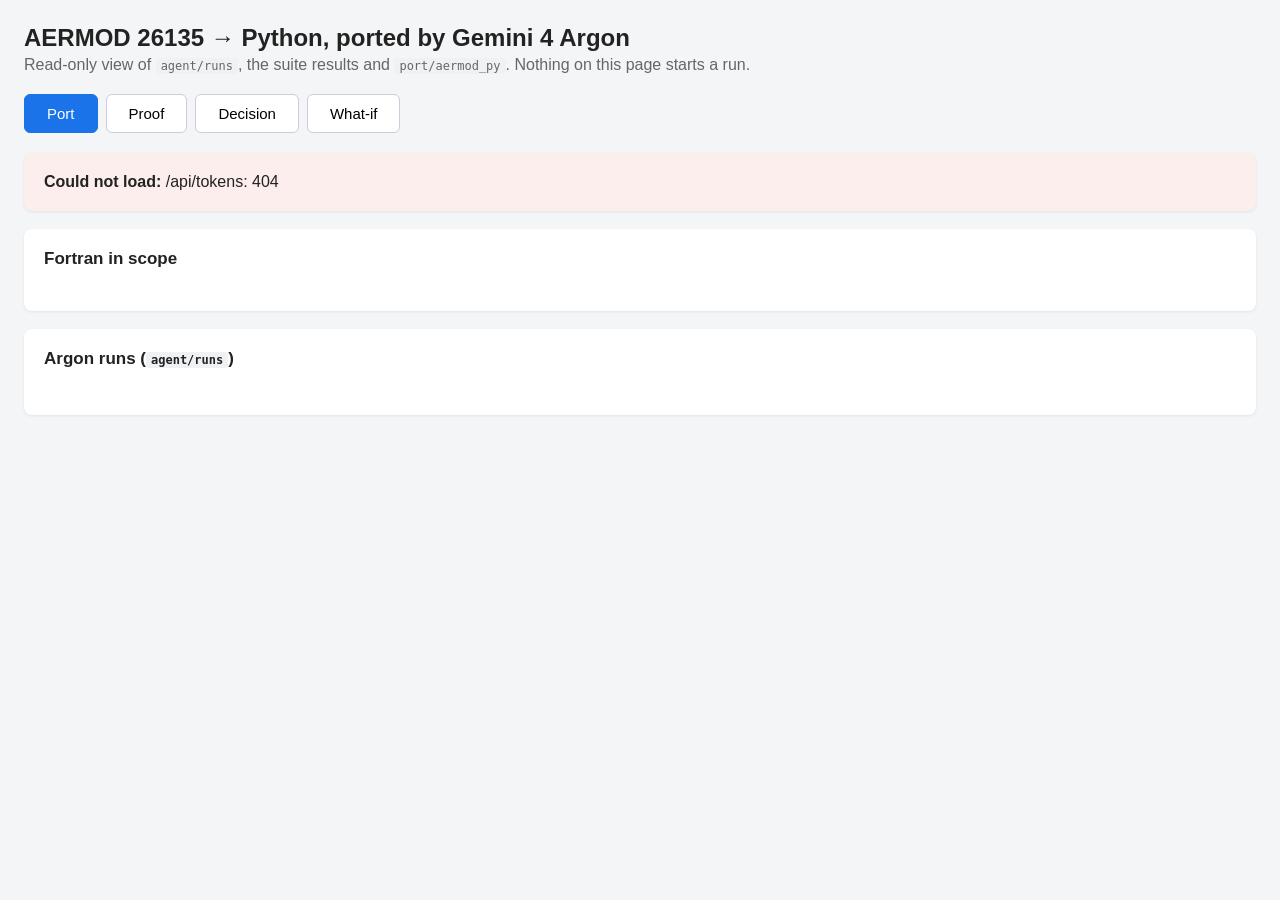
==== commit bfab2bf7: "feat(dashboard): What-if tab comparing a baseline and a kiln scenario against the NAAQS Co-authored-" ====
--- a/ui/index.html
+++ b/ui/index.html
@@ -41,6 +41,25 @@
     .big { font-size: 20px; padding: 6px 18px; }
     code { background: #f0f1f3; padding: 1px 5px; border-radius: 3px; font-size: 12px; }
     pre { white-space: pre-wrap; font-size: 12px; }
+    .wi-layout { display: grid; grid-template-columns: 330px 1fr; gap: 18px; align-items: start; }
+    .wi-controls label { display: block; font-size: 13px; font-weight: 600; margin-top: 12px; }
+    .wi-controls label span.val { float: right; font-weight: 400; color: #1a73e8; }
+    .wi-controls input[type=range] { width: 100%; }
+    .wi-controls select, .wi-controls input[type=number] { width: 100%; padding: 5px; margin-top: 4px; }
+    .wi-controls fieldset { border: 1px solid #e3e5e8; border-radius: 6px; padding: 8px 12px 12px; margin-top: 14px; }
+    .wi-controls legend { font-size: 12px; color: #666; padding: 0 4px; }
+    .wi-controls .check { font-weight: 400; }
+    .illustrative { background: #fff5e8; border-left: 4px solid #fb8c00; padding: 8px 12px; font-size: 13px; border-radius: 4px; }
+    .compare { display: grid; grid-template-columns: 1fr 1fr; gap: 14px; }
+    .scen { border: 1px solid #e3e5e8; border-radius: 8px; padding: 14px; }
+    .scen h3 { font-size: 15px; margin-bottom: 8px; }
+    .metric { display: flex; justify-content: space-between; align-items: baseline; padding: 6px 0; border-bottom: 1px solid #f0f0f0; font-size: 13px; }
+    .metric .num { font-size: 18px; font-weight: 600; }
+    .warnbox { background: #fdeeee; border: 2px solid #e53935; border-radius: 8px; padding: 14px; font-size: 14px; }
+    .note-argon { font-size: 12px; color: #555; margin-top: 10px; }
+    .note-argon a { color: #1a73e8; cursor: pointer; }
+    .maps { display: grid; grid-template-columns: 1fr 1fr; gap: 14px; }
+    .maps svg { width: 100%; height: auto; }
 </style>
 </head>
 <body>
@@ -53,6 +72,7 @@
         <button class="active" data-screen="port">Port</button>
         <button data-screen="proof">Proof</button>
         <button data-screen="decision">Decision</button>
+        <button data-screen="whatif">What-if</button>
     </nav>
 
     <section id="port" class="screen active">
@@ -100,6 +120,69 @@
             <p class="muted">Computed on every load from the suite results, the current compare.py, the current port and its provenance. Nothing is stored.</p>
             <p style="margin:16px 0"><span id="certified" class="badge warn big">loading</span></p>
             <table id="criteria"></table>
+        </div>
+    </section>
+
+    <section id="whatif" class="screen">
+        <div class="panel">
+            <h2 id="wi-title">What-if</h2>
+            <p class="muted" id="wi-story"></p>
+            <p class="illustrative" style="margin-top:10px">
+                <b>Illustrative example values, not real plant data.</b> Stack defaults, fuel-mix factors,
+                emission rates and background concentrations are made up for this demo and live in one
+                editable file, <code>whatif/kiln.toml</code>.
+            </p>
+        </div>
+        <div class="wi-layout">
+            <div class="panel wi-controls" id="wi-controls">
+                <h2>Scenario</h2>
+                <label>Pollutant<select id="wi-pollutant"></select></label>
+                <label>Fuel mix (preset)<select id="wi-fuel"></select></label>
+                <p class="muted" style="margin-top:4px">A preset sets the emission rate and exit temperature below.</p>
+                <label>Stack height <span class="val" id="wi-height-v"></span><input type="range" id="wi-height"></label>
+                <label>Stack diameter <span class="val" id="wi-diameter-v"></span><input type="range" id="wi-diameter"></label>
+                <label>Exit gas temperature <span class="val" id="wi-temperature-v"></span><input type="range" id="wi-temperature"></label>
+                <label>Exit velocity <span class="val" id="wi-velocity-v"></span><input type="range" id="wi-velocity"></label>
+                <label>Emission rate <span class="val" id="wi-emission-v"></span><input type="range" id="wi-emission" step="0.5"></label>
+                <fieldset>
+                    <legend>Background already in the air (illustrative)</legend>
+                    <label>1-hour, &micro;g/m&sup3;<input type="number" id="wi-bg1" min="0" step="1"></label>
+                    <label>Annual, &micro;g/m&sup3;<input type="number" id="wi-bgA" min="0" step="1"></label>
+                </fieldset>
+                <fieldset>
+                    <legend>Site (Tier A scope check)</legend>
+                    <label class="check"><input type="checkbox" id="wi-bldg"> Building near the stack</label>
+                    <div id="wi-bldg-box" style="display:none">
+                        <label>Building height <span class="val" id="wi-bh-v"></span><input type="range" id="wi-bh" min="5" max="80" step="1" value="30"></label>
+                        <label>Building width <span class="val" id="wi-bw-v"></span><input type="range" id="wi-bw" min="5" max="150" step="1" value="40"></label>
+                        <label>Distance from stack <span class="val" id="wi-bd-v"></span><input type="range" id="wi-bd" min="10" max="1000" step="10" value="100"></label>
+                    </div>
+                    <label class="check"><input type="checkbox" id="wi-urban"> Urban site</label>
+                    <label class="check"><input type="checkbox" id="wi-terrain"> Hills or complex terrain nearby</label>
+                </fieldset>
+            </div>
+            <div>
+                <div class="panel">
+                    <h2>Baseline vs scenario</h2>
+                    <div class="compare" id="wi-compare"></div>
+                    <div id="wi-bars" style="margin-top:16px"></div>
+                    <p class="note-argon" id="wi-argon"></p>
+                </div>
+                <div class="panel">
+                    <h2>Plume footprint</h2>
+                    <label class="muted">Show <select id="wi-metric">
+                        <option value="one_hour">1-hour NAAQS statistic</option>
+                        <option value="max_1h">highest 1-hour value</option>
+                        <option value="annual">annual mean</option>
+                    </select></label>
+                    <div class="maps" id="wi-maps" style="margin-top:10px"></div>
+                    <p class="muted" id="wi-map-note"></p>
+                </div>
+                <div class="panel">
+                    <h2>Standards and caveats</h2>
+                    <div id="wi-standards" class="muted"></div>
+                </div>
+            </div>
         </div>
     </section>
 </div>
@@ -249,7 +332,265 @@
         data.criteria.map(c => `<tr><td>${esc(c.name)}</td><td>${badge(c.ok)}</td><td class="mono">${esc(c.detail)}</td></tr>`).join('');
 }
 
-const loaders = {port: loadPort, proof: loadProof, decision: loadDecision};
+// --- What-if --------------------------------------------------------------------
+const $ = id => document.getElementById(id);
+const WI_SLIDERS = {height: 'stack_height_m', diameter: 'stack_diameter_m',
+                    temperature: 'exit_temperature_k', velocity: 'exit_velocity_ms'};
+const WI_FMT = {height: v => `${v} m`, diameter: v => `${v} m`,
+                temperature: v => `${v} K (${Math.round(v - 273.15)} °C)`, velocity: v => `${v} m/s`};
+const COMPASS = ['N', 'NNE', 'NE', 'ENE', 'E', 'ESE', 'SE', 'SSE', 'S', 'SSW', 'SW', 'WSW', 'W', 'WNW', 'NW', 'NNW'];
+const compass = deg => COMPASS[Math.round((deg % 360) / 22.5) % 16];
+const ug = x => `${Number(x).toLocaleString(undefined, {maximumFractionDigits: x < 10 ? 2 : 1})} µg/m³`;
+let WI = null, wiTimer = null, wiLast = null;
+
+const gridValue = id => WI.grid[WI_SLIDERS[id]][Number($(`wi-${id}`).value)];
+
+async function loadWhatif() {
+    if (!WI) {
+        WI = await getJson('/api/whatif/config');
+        initWhatif();
+    }
+    await updateWhatif();
+}
+
+function initWhatif() {
+    const far = Math.max(...WI.receptors.distances_m) / 1000;
+    $('wi-title').textContent = WI.title;
+    $('wi-story').innerHTML = `A cement plant wants to burn part of its kiln fuel as alternative fuels or plastics, or change its stack.
+        Pick a fuel mix and stack below to see whether the air around the plant still meets the US limits (NAAQS).
+        One kiln stack on flat, rural ground; a full year of hourly weather from ${esc(WI.met.label)};
+        concentrations at ${WI.receptors.directions} directions &times; ${WI.receptors.distances_m.length} distances out to ${far} km.`;
+    $('wi-pollutant').innerHTML = Object.entries(WI.pollutants)
+        .map(([k, p]) => `<option value="${esc(k)}">${esc(p.label)}</option>`).join('');
+    $('wi-pollutant').value = WI.defaults.pollutant;
+    $('wi-fuel').innerHTML = Object.entries(WI.fuel_mix)
+        .map(([k, m]) => `<option value="${esc(k)}">${esc(m.label)}</option>`).join('');
+    $('wi-fuel').value = WI.defaults.fuel_mix;
+    for (const [id, key] of Object.entries(WI_SLIDERS)) {
+        const el = $(`wi-${id}`);
+        el.min = 0; el.max = WI.grid[key].length - 1; el.step = 1;
+        el.value = Math.max(0, WI.grid[key].indexOf(WI.defaults[key]));
+    }
+    applyPollutant();
+    $('wi-pollutant').onchange = () => { applyPollutant(); scheduleWhatif(); };
+    $('wi-fuel').onchange = () => { applyPreset(); scheduleWhatif(); };
+    $('wi-bldg').onchange = () => { $('wi-bldg-box').style.display = $('wi-bldg').checked ? 'block' : 'none'; scheduleWhatif(); };
+    $('wi-metric').onchange = () => wiLast && renderMaps(wiLast);
+    for (const id of ['height', 'diameter', 'temperature', 'velocity', 'emission', 'bg1', 'bgA', 'bh', 'bw', 'bd', 'urban', 'terrain']) {
+        $(`wi-${id}`).addEventListener('input', scheduleWhatif);
+    }
+}
+
+function applyPreset() {
+    const p = WI.presets[$('wi-pollutant').value][$('wi-fuel').value];
+    $('wi-emission').value = p.emission_rate_gs;
+    $('wi-temperature').value = WI.grid.exit_temperature_k.indexOf(p.exit_temperature_k);
+}
+
+function applyPollutant() {
+    const pol = WI.pollutants[$('wi-pollutant').value];
+    $('wi-emission').min = 0;
+    $('wi-emission').max = pol.emission_rate_max_gs;
+    $('wi-bg1').value = pol.background_1h_ugm3;
+    $('wi-bgA').value = pol.background_annual_ugm3;
+    applyPreset();
+}
+
+function wiLabels() {
+    for (const id of Object.keys(WI_SLIDERS)) $(`wi-${id}-v`).textContent = WI_FMT[id](gridValue(id));
+    $('wi-emission-v').textContent = `${Number($('wi-emission').value)} g/s`;
+    $('wi-bh-v').textContent = `${$('wi-bh').value} m`;
+    $('wi-bw-v').textContent = `${$('wi-bw').value} m`;
+    $('wi-bd-v').textContent = `${$('wi-bd').value} m`;
+}
+
+function scheduleWhatif() {
+    wiLabels();
+    clearTimeout(wiTimer);
+    wiTimer = setTimeout(() => updateWhatif().catch(err => console.error(err)), 120);
+}
+
+async function updateWhatif() {
+    wiLabels();
+    const bldg = $('wi-bldg').checked;
+    const q = new URLSearchParams({
+        pollutant: $('wi-pollutant').value, height: gridValue('height'), diameter: gridValue('diameter'),
+        temperature: gridValue('temperature'), velocity: gridValue('velocity'), emission: $('wi-emission').value,
+        background_1h: $('wi-bg1').value || 0, background_annual: $('wi-bgA').value || 0,
+        building_height: bldg ? $('wi-bh').value : 0, building_width: bldg ? $('wi-bw').value : 0,
+        building_distance: bldg ? $('wi-bd').value : 0,
+        urban: $('wi-urban').checked, complex_terrain: $('wi-terrain').checked,
+    });
+    const data = await getJson(`/api/whatif?${q}`);
+    wiLast = data;
+    renderCompare(data);
+    renderBars(data);
+    renderMaps(data);
+    renderStandards();
+    renderArgonNote(data);
+}
+
+function stackText(i) {
+    const s = i.stack;
+    return `${s.height_m} m stack, ${s.diameter_m} m wide, ${s.temperature_k} K, ${s.velocity_ms} m/s, ${i.emission_rate_gs} g/s`;
+}
+
+function scenCard(title, r) {
+    if (r.status === 'unavailable') {
+        return `<div class="scen"><h3>${esc(title)}</h3><div class="warnbox" style="background:#f4f5f7;border-color:#999">
+            <b>No result for this scenario</b><ul style="margin:8px 0 0 18px">${r.issues.map(i => `<li>${esc(i)}</li>`).join('')}</ul></div></div>`;
+    }
+    if (!r.certified) {
+        return `<div class="scen"><h3>${esc(title)}</h3><div class="warnbox"><b>Not certified for this scenario</b>
+            <ul style="margin:8px 0 0 18px">${r.issues.map(i => `<li>${esc(i)}</li>`).join('')}</ul>
+            <p style="margin-top:8px">No number is shown: the Argon-ported AERMOD is only certified for Tier A
+            (one stack, flat rural terrain, no building downwash).</p></div></div>`;
+    }
+    const verdict = c => `${badge(c.passes, 'PASS', 'FAIL')} <span class="muted">${c.percent_of_limit.toFixed(0)}% of limit</span>`;
+    const m = r.max_1h;
+    return `<div class="scen"><h3>${esc(title)}</h3><p class="muted">${esc(stackText(r.inputs))}</p>
+        <div class="metric"><span>1-hour standard (${ordinal(r.one_hour.rank)}-highest daily max + background)</span>
+            <span><span class="num">${ug(r.one_hour.total_ugm3)}</span> ${verdict(r.one_hour)}</span></div>
+        <div class="metric"><span>Annual mean + background</span>
+            <span><span class="num">${ug(r.annual.total_ugm3)}</span> ${verdict(r.annual)}</span></div>
+        <div class="metric"><span>Highest single hour (model only)</span><span class="num">${ug(m.value_ugm3)}</span></div>
+        <div class="metric"><span>Where the highest hour occurs</span>
+            <span class="num">${(m.distance_m / 1000).toFixed(1)} km ${compass(m.direction_deg)}</span></div>
+        </div>`;
+}
+const ordinal = n => `${n}${n === 1 ? 'st' : n === 2 ? 'nd' : n === 3 ? 'rd' : 'th'}`;
+
+function renderCompare(data) {
+    const mix = WI.fuel_mix[$('wi-fuel').value].label;
+    $('wi-compare').innerHTML = scenCard(`Baseline: ${WI.fuel_mix[WI.defaults.fuel_mix].label}, current stack`, data.baseline)
+        + scenCard(`Scenario: ${mix}`, data.scenario);
+}
+
+function barChart(title, rows, limit, limitLabel) {
+    const W = 640, left = 90, right = 30, rowH = 30, top = 26, H = top + rows.length * rowH + 26;
+    const vmax = Math.max(limit * 1.25, ...rows.map(r => r.total * 1.08));
+    const x = v => left + (W - left - right) * v / vmax;
+    let s = `<svg viewBox="0 0 ${W} ${H}" style="width:100%;max-width:${W}px"><text x="0" y="16" font-size="13" font-weight="600">${esc(title)}</text>`;
+    rows.forEach((r, i) => {
+        const y = top + i * rowH;
+        s += `<text x="0" y="${y + 19}" font-size="12">${esc(r.label)}</text>`;
+        if (r.total === null) {
+            s += `<text x="${left}" y="${y + 19}" font-size="12" fill="#e53935">${r.why}</text>`;
+            return;
+        }
+        s += `<rect x="${left}" y="${y + 5}" width="${x(r.background) - left}" height="20" fill="#b0bec5"><title>background ${ug(r.background)}</title></rect>`;
+        s += `<rect x="${x(r.background)}" y="${y + 5}" width="${x(r.total) - x(r.background)}" height="20" fill="${r.ok ? '#43a047' : '#e53935'}"><title>kiln ${ug(r.total - r.background)}</title></rect>`;
+        s += `<text x="${x(r.total) + 4}" y="${y + 19}" font-size="12">${ug(r.total)}</text>`;
+    });
+    s += `<line x1="${x(limit)}" x2="${x(limit)}" y1="${top - 4}" y2="${H - 18}" stroke="#c62828" stroke-width="2" stroke-dasharray="5,3"/>`;
+    s += `<text x="${x(limit)}" y="${H - 4}" font-size="11" fill="#c62828" text-anchor="middle">${esc(limitLabel)}</text>`;
+    return s + '</svg>';
+}
+
+function renderBars(data) {
+    const pol = $('wi-pollutant').value, std = WI.naaqs[pol];
+    const row = (label, r, key) => r.certified
+        ? {label, total: r[key].total_ugm3, background: r[key].background_ugm3, ok: r[key].passes}
+        : {label, total: null, why: r.status === 'unavailable' ? 'not precomputed - no value' : 'not certified for this scenario - no value'};
+    const charts = [['one_hour', '1-hour standard'], ['annual', 'Annual standard']].map(([key, name]) =>
+        barChart(`${name}: kiln contribution (green/red) on top of background (grey)`,
+            [row('Baseline', data.baseline, key), row('Scenario', data.scenario, key)],
+            std[key].limit_ugm3, `NAAQS ${std[key].ppb} ppb = ${std[key].limit_ugm3.toFixed(0)} µg/m³`));
+    $('wi-bars').innerHTML = charts.join('');
+}
+
+const PALETTE = [[255, 255, 229], [254, 227, 145], [254, 153, 41], [217, 95, 14], [153, 52, 4], [80, 20, 90]];
+function color(t) {
+    t = Math.max(0, Math.min(1, t)) * (PALETTE.length - 1);
+    const i = Math.min(Math.floor(t), PALETTE.length - 2), f = t - i;
+    const c = PALETTE[i].map((a, k) => Math.round(a + (PALETTE[i + 1][k] - a) * f));
+    return `rgb(${c.join(',')})`;
+}
+
+function polarMap(title, r, metric, vmax) {
+    const S = 340, cx = S / 2, cy = S / 2 + 6, r0 = 14, R = S / 2 - 26;
+    const dists = [...WI.receptors.distances_m].sort((a, b) => a - b), n = WI.receptors.directions;
+    const w = (R - r0) / dists.length, half = Math.PI / n;
+    const pt = (rad, ang) => [cx + rad * Math.sin(ang), cy - rad * Math.cos(ang)];
+    let s = `<svg viewBox="0 0 ${S} ${S + 40}"><text x="${cx}" y="14" font-size="13" font-weight="600" text-anchor="middle">${esc(title)}</text>`;
+    if (!r.certified) {
+        const msg = r.status === 'unavailable' ? 'not precomputed' : 'not certified for this scenario';
+        return s + `<circle cx="${cx}" cy="${cy}" r="${R}" fill="#fdeeee" stroke="#e53935"/>
+            <text x="${cx}" y="${cy}" text-anchor="middle" font-size="14" fill="#c62828">${msg}</text></svg>`;
+    }
+    const vals = r.field[metric];
+    r.field.x.forEach((x, i) => {
+        const y = r.field.y[i], d = Math.hypot(x, y), ang = Math.atan2(x, y);
+        const ring = dists.findIndex(v => Math.abs(v - d) < 1);
+        const [ri, ro] = [r0 + ring * w, r0 + (ring + 1) * w];
+        const [a, b] = [ang - half, ang + half];
+        const p = [pt(ro, a), pt(ro, b), pt(ri, b), pt(ri, a)];
+        s += `<path d="M${p[0]} A${ro},${ro} 0 0 1 ${p[1]} L${p[2]} A${ri},${ri} 0 0 0 ${p[3]} Z" fill="${color(vals[i] / vmax)}" stroke="#fff" stroke-width="0.5">
+            <title>${Math.round(d)} m ${compass((Math.atan2(x, y) * 180 / Math.PI + 360) % 360)}: ${ug(vals[i])}</title></path>`;
+    });
+    dists.forEach((d, k) => {
+        s += `<text x="${cx + 3}" y="${cy - (r0 + (k + 1) * w) + 10}" font-size="8" fill="#333">${d >= 1000 ? d / 1000 + ' km' : d + ' m'}</text>`;
+    });
+    const best = vals.indexOf(Math.max(...vals));
+    const bx = r.field.x[best], by = r.field.y[best], bd = Math.hypot(bx, by);
+    const bring = dists.findIndex(v => Math.abs(v - bd) < 1);
+    const [mx, my] = pt(r0 + (bring + 0.5) * w, Math.atan2(bx, by));
+    s += `<circle cx="${mx}" cy="${my}" r="5" fill="none" stroke="#1a73e8" stroke-width="2.5"><title>highest: ${ug(vals[best])}</title></circle>`;
+    s += `<circle cx="${cx}" cy="${cy}" r="4" fill="#222"><title>kiln stack</title></circle>`;
+    for (const [lab, ang] of [['N', 0], ['E', 90], ['S', 180], ['W', 270]]) {
+        const [tx, ty] = pt(R + 12, ang * Math.PI / 180);
+        s += `<text x="${tx}" y="${ty + 4}" font-size="11" text-anchor="middle" fill="#555">${lab}</text>`;
+    }
+    s += `<text x="${cx}" y="${S + 34}" font-size="12" text-anchor="middle">highest ${ug(vals[best])} (blue ring)</text>`;
+    return s + '</svg>';
+}
+
+function renderMaps(data) {
+    const metric = $('wi-metric').value;
+    const shown = [data.baseline, data.scenario].filter(r => r.certified);
+    const vmax = Math.max(1e-12, ...shown.flatMap(r => r.field[metric]));
+    const legend = `<svg viewBox="0 0 640 34" style="width:100%;max-width:640px">${[...Array(50).keys()].map(i =>
+        `<rect x="${60 + i * 10}" y="4" width="10" height="12" fill="${color(i / 49)}"/>`).join('')}
+        <text x="56" y="14" font-size="11" text-anchor="end">0</text><text x="566" y="14" font-size="11">${ug(vmax)}</text>
+        <text x="60" y="30" font-size="11" fill="#555">same colour scale for both maps; the kiln's contribution only (no background)</text></svg>`;
+    $('wi-maps').innerHTML = polarMap('Baseline', data.baseline, metric, vmax) + polarMap('Scenario', data.scenario, metric, vmax);
+    $('wi-map-note').innerHTML = legend + `Each cell is one receptor (${WI.receptors.directions} directions, rings at
+        ${WI.receptors.distances_m.map(d => d >= 1000 ? d / 1000 + ' km' : d + ' m').join(', ')}).
+        Rings are drawn evenly spaced, so read distance from the labels. Hover a cell for its value.`;
+}
+
+function renderStandards() {
+    const pol = $('wi-pollutant').value, std = WI.naaqs[pol], mw = WI.pollutants[pol].molecular_weight;
+    const line = (name, s) => `<li><b>${name}: ${s.ppb} ppb = ${s.limit_ugm3.toFixed(1)} µg/m³</b>
+        (${esc(s.form)}). ${esc(s.cite)}.</li>`;
+    $('wi-standards').innerHTML = `<ul style="margin-left:18px">
+        ${line('1-hour', std.one_hour)}${line('Annual', std.annual)}</ul>
+        <p style="margin-top:6px">Source: US EPA, <a href="https://www.epa.gov/criteria-air-pollutants/naaqs-table" target="_blank" rel="noopener">NAAQS Table</a>
+        (40 CFR part 50). Converted with µg/m³ = ppb &times; ${mw} / 24.45 (25 °C, 1 atm, 40 CFR 50.3).</p>
+        <ul style="margin:8px 0 0 18px">
+        <li>The 1-hour standard's form is a percentile of daily maximum 1-hour values averaged over 3 years. With one year of
+            weather this demo uses the ${ordinal(std.one_hour.rank)}-highest daily maximum at each receptor, the single-year stand-in
+            used in EPA modelling practice. The annual standard is compared with the one-year mean.</li>
+        ${pol === 'NOX' ? '<li>All NOx is treated as NO2 (EPA Tier 1 full conversion), which overstates NO2.</li>' : ''}
+        <li>Background values are illustrative. A permit study uses monitored background for the site.</li>
+        <li>Stack values snap to the ${WI.stacks} precomputed stacks. Emission rate is continuous, because AERMOD's
+            concentrations scale exactly with emission rate.</li>
+        <li>A real study uses a denser receptor grid, several years of local weather, nearby buildings (downwash) and terrain.
+            Those are outside the certified Tier A scope, so the demo refuses them.</li></ul>`;
+}
+
+function renderArgonNote(data) {
+    const p = (data.scenario.certified ? data.scenario : data.baseline).provenance;
+    const coverage = WI.cached < WI.stacks ? ` <b>Only ${WI.cached} of ${WI.stacks} stacks are precomputed.</b>` : '';
+    $('wi-argon').innerHTML = !p ? `No precomputed results.${coverage}` :
+        `Computed by the Argon-ported AERMOD (<code>port/aermod_py</code>, version <code>${esc(p.port_sha256.slice(0, 12))}</code>)
+        &mdash; see the <a onclick="show('proof')">Proof tab</a>. Each stack is ${fmt(p.hours)} hours of weather
+        (${fmt(p.excluded_hours)} calm or missing) on ${WI.receptors.directions * WI.receptors.distances_m.length} receptors,
+        run once at 1 g/s (${Math.round(p.seconds)} s for this stack) and scaled to the chosen emission rate.` +
+        (p.port_is_current ? '' : ' <span class="badge no">computed with a different port version: rerun whatif/precompute.py</span>') + coverage;
+}
+
+const loaders = {port: loadPort, proof: loadProof, decision: loadDecision, whatif: loadWhatif};
 function show(screen) {
     document.querySelectorAll('nav button').forEach(b => b.classList.toggle('active', b.dataset.screen === screen));
     document.querySelectorAll('.screen').forEach(s => s.classList.toggle('active', s.id === screen));
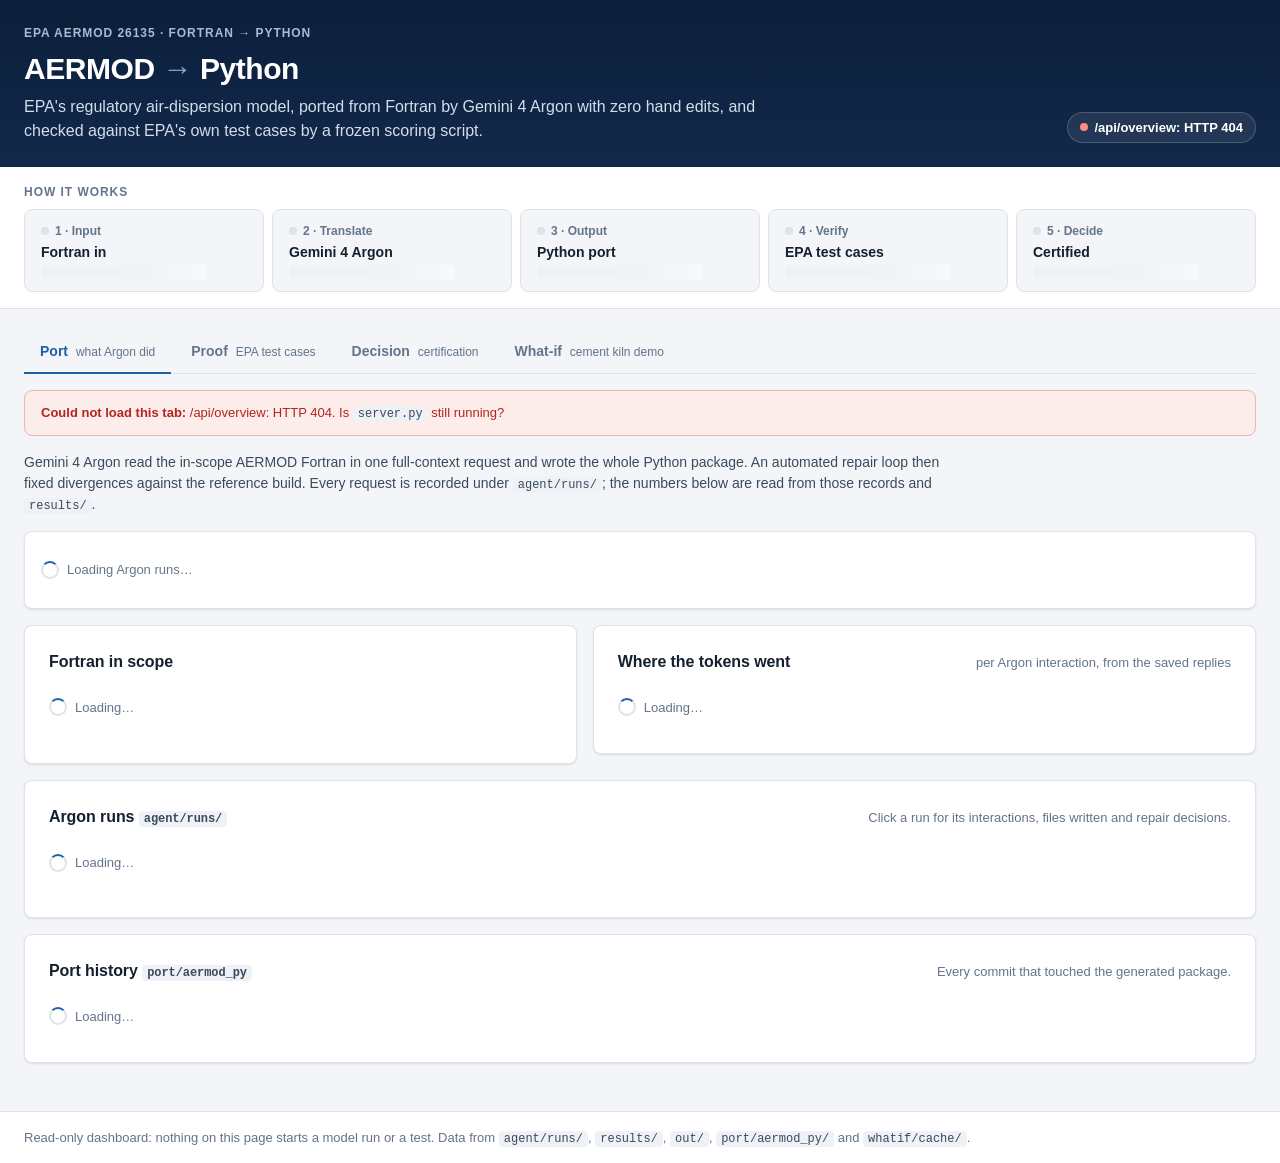
==== commit fb02611c: "feat(ui): redesign dashboard with a shared design system Header with tagline and status chips, a 'Ho" ====
--- a/ui/index.html
+++ b/ui/index.html
@@ -3,134 +3,126 @@
 <head>
 <meta charset="UTF-8">
 <meta name="viewport" content="width=device-width, initial-scale=1.0">
-<title>AERMOD port - Gemini 4 Argon</title>
-<style>
-    * { box-sizing: border-box; margin: 0; padding: 0; }
-    body { font-family: -apple-system, BlinkMacSystemFont, 'Segoe UI', sans-serif; background: #f4f5f7; color: #222; }
-    .wrap { max-width: 1280px; margin: 0 auto; padding: 24px; }
-    header h1 { font-size: 24px; }
-    header p { color: #666; margin-top: 4px; }
-    nav { display: flex; gap: 8px; margin: 20px 0; }
-    nav button { padding: 10px 22px; border: 1px solid #ccd; background: #fff; border-radius: 6px; font-size: 15px; cursor: pointer; }
-    nav button.active { background: #1a73e8; color: #fff; border-color: #1a73e8; }
-    .screen { display: none; }
-    .screen.active { display: block; }
-    .panel { background: #fff; border-radius: 8px; padding: 20px; margin-bottom: 18px; box-shadow: 0 1px 3px rgba(0,0,0,.08); }
-    .panel h2 { font-size: 17px; margin-bottom: 12px; }
-    .muted { color: #666; font-size: 13px; }
-    .cards { display: grid; grid-template-columns: repeat(auto-fit, minmax(220px, 1fr)); gap: 12px; }
-    .card { background: #f7f8fa; border-radius: 6px; padding: 14px; }
-    .card .k { font-size: 12px; text-transform: uppercase; color: #666; letter-spacing: .4px; }
-    .card .v { font-size: 22px; font-weight: 600; margin-top: 4px; }
-    .mono { font-family: Menlo, Consolas, monospace; font-size: 12px; word-break: break-all; }
-    table { width: 100%; border-collapse: collapse; font-size: 13px; }
-    th, td { text-align: left; padding: 7px 8px; border-bottom: 1px solid #eee; vertical-align: top; }
-    th { color: #555; font-weight: 600; background: #fafafa; }
-    tr.clickable { cursor: pointer; }
-    tr.clickable:hover { background: #f2f6fd; }
-    .grid { display: grid; grid-template-columns: repeat(auto-fill, minmax(230px, 1fr)); gap: 10px; margin: 8px 0 16px; }
-    .case { border: 2px solid #ddd; border-radius: 6px; padding: 10px; font-size: 13px; }
-    .case b { display: block; font-size: 14px; margin-bottom: 4px; }
-    .pass { border-color: #43a047; background: #eef8ef; }
-    .fail { border-color: #e53935; background: #fdeeee; }
-    .pending { border-color: #fb8c00; background: #fff5e8; }
-    .badge { display: inline-block; padding: 2px 10px; border-radius: 10px; font-size: 12px; font-weight: 600; color: #fff; }
-    .badge.ok { background: #43a047; }
-    .badge.no { background: #e53935; }
-    .badge.warn { background: #fb8c00; }
-    .big { font-size: 20px; padding: 6px 18px; }
-    code { background: #f0f1f3; padding: 1px 5px; border-radius: 3px; font-size: 12px; }
-    pre { white-space: pre-wrap; font-size: 12px; }
-    .wi-layout { display: grid; grid-template-columns: 330px 1fr; gap: 18px; align-items: start; }
-    .wi-controls label { display: block; font-size: 13px; font-weight: 600; margin-top: 12px; }
-    .wi-controls label span.val { float: right; font-weight: 400; color: #1a73e8; }
-    .wi-controls input[type=range] { width: 100%; }
-    .wi-controls select, .wi-controls input[type=number] { width: 100%; padding: 5px; margin-top: 4px; }
-    .wi-controls fieldset { border: 1px solid #e3e5e8; border-radius: 6px; padding: 8px 12px 12px; margin-top: 14px; }
-    .wi-controls legend { font-size: 12px; color: #666; padding: 0 4px; }
-    .wi-controls .check { font-weight: 400; }
-    .illustrative { background: #fff5e8; border-left: 4px solid #fb8c00; padding: 8px 12px; font-size: 13px; border-radius: 4px; }
-    .compare { display: grid; grid-template-columns: 1fr 1fr; gap: 14px; }
-    .scen { border: 1px solid #e3e5e8; border-radius: 8px; padding: 14px; }
-    .scen h3 { font-size: 15px; margin-bottom: 8px; }
-    .metric { display: flex; justify-content: space-between; align-items: baseline; padding: 6px 0; border-bottom: 1px solid #f0f0f0; font-size: 13px; }
-    .metric .num { font-size: 18px; font-weight: 600; }
-    .warnbox { background: #fdeeee; border: 2px solid #e53935; border-radius: 8px; padding: 14px; font-size: 14px; }
-    .note-argon { font-size: 12px; color: #555; margin-top: 10px; }
-    .note-argon a { color: #1a73e8; cursor: pointer; }
-    .maps { display: grid; grid-template-columns: 1fr 1fr; gap: 14px; }
-    .maps svg { width: 100%; height: auto; }
-</style>
+<title>AERMOD → Python · ported by Gemini 4 Argon, verified on EPA's test cases</title>
+<link rel="icon" href="data:image/svg+xml,%3Csvg xmlns='http://www.w3.org/2000/svg' viewBox='0 0 32 32'%3E%3Crect width='32' height='32' rx='6' fill='%230b1f3a'/%3E%3Cpath d='M6 22c6-10 14-12 20-12' stroke='%237fa6d9' stroke-width='3' fill='none' stroke-linecap='round'/%3E%3C/svg%3E">
+<link rel="stylesheet" href="app.css">
 </head>
 <body>
-<div class="wrap">
-    <header>
-        <h1>AERMOD 26135 &rarr; Python, ported by Gemini 4 Argon</h1>
-        <p>Read-only view of <code>agent/runs</code>, the suite results and <code>port/aermod_py</code>. Nothing on this page starts a run.</p>
-    </header>
-    <nav>
-        <button class="active" data-screen="port">Port</button>
-        <button data-screen="proof">Proof</button>
-        <button data-screen="decision">Decision</button>
-        <button data-screen="whatif">What-if</button>
+<header class="top">
+    <div class="wrap">
+        <div>
+            <div class="eyebrow">EPA AERMOD 26135 · Fortran <span aria-hidden="true">→</span> Python</div>
+            <h1>AERMOD <span class="arrow">→</span> Python</h1>
+            <p class="tagline">EPA's regulatory air-dispersion model, ported from Fortran by Gemini 4 Argon with zero hand edits,
+                and checked against EPA's own test cases by a frozen scoring script.</p>
+        </div>
+        <div class="chips" id="chips" aria-live="polite">
+            <span class="chip"><span class="dot"></span>Loading status…</span>
+        </div>
+    </div>
+</header>
+
+<section class="pipeline" aria-label="How it works">
+    <div class="wrap">
+        <div class="pipeline-title">How it works</div>
+        <ol class="steps" id="steps">
+            <li><button class="step" data-go="port"><span class="n"><span class="dot"></span>1 · Input</span><span class="t">Fortran in</span><span class="v"><span class="skeleton" style="display:block;width:80%"></span></span></button></li>
+            <li><button class="step" data-go="port"><span class="n"><span class="dot"></span>2 · Translate</span><span class="t">Gemini 4 Argon</span><span class="v"><span class="skeleton" style="display:block;width:80%"></span></span></button></li>
+            <li><button class="step" data-go="proof"><span class="n"><span class="dot"></span>3 · Output</span><span class="t">Python port</span><span class="v"><span class="skeleton" style="display:block;width:80%"></span></span></button></li>
+            <li><button class="step" data-go="proof"><span class="n"><span class="dot"></span>4 · Verify</span><span class="t">EPA test cases</span><span class="v"><span class="skeleton" style="display:block;width:80%"></span></span></button></li>
+            <li><button class="step" data-go="decision"><span class="n"><span class="dot"></span>5 · Decide</span><span class="t">Certified</span><span class="v"><span class="skeleton" style="display:block;width:80%"></span></span></button></li>
+        </ol>
+    </div>
+</section>
+
+<main class="wrap">
+    <nav class="tabs" role="tablist">
+        <button role="tab" data-screen="port" aria-selected="true">Port <span class="sub">what Argon did</span></button>
+        <button role="tab" data-screen="proof" aria-selected="false">Proof <span class="sub">EPA test cases</span></button>
+        <button role="tab" data-screen="decision" aria-selected="false">Decision <span class="sub">certification</span></button>
+        <button role="tab" data-screen="whatif" aria-selected="false">What-if <span class="sub">cement kiln demo</span></button>
     </nav>
 
-    <section id="port" class="screen active">
-        <div class="panel">
-            <h2>Fortran in scope</h2>
-            <div class="cards" id="token-cards"></div>
-            <p class="muted" id="token-note" style="margin-top:10px"></p>
+    <!-- Port -->
+    <section id="port" class="screen active" role="tabpanel">
+        <p class="lede">Gemini 4 Argon read the in-scope AERMOD Fortran in one full-context request and wrote the whole Python package.
+            An automated repair loop then fixed divergences against the reference build. Every request is recorded under
+            <code>agent/runs/</code>; the numbers below are read from those records and <code>results/</code>.</p>
+        <div class="kpis" id="spend"><div class="kpi"><div class="loading">Loading Argon runs…</div></div></div>
+        <div class="cols-port">
+            <div class="panel">
+                <div class="panel-head"><h2>Fortran in scope</h2><p id="token-method"></p></div>
+                <div id="token-table"><div class="loading">Loading…</div></div>
+                <p class="muted small" id="token-note" style="margin-top:10px"></p>
+            </div>
+            <div class="panel">
+                <div class="panel-head"><h2>Where the tokens went</h2><p>per Argon interaction, from the saved replies</p></div>
+                <div id="token-chart"><div class="loading">Loading…</div></div>
+            </div>
         </div>
         <div class="panel">
-            <h2>Argon runs (<code>agent/runs</code>)</h2>
-            <div class="cards" style="margin-bottom:12px" id="spend"></div>
-            <div id="runs"></div>
-            <p class="muted" id="prices" style="margin-top:8px"></p>
-            <div id="run-detail" style="margin-top:14px"></div>
+            <div class="panel-head"><h2>Argon runs <code>agent/runs/</code></h2><p>Click a run for its interactions, files written and repair decisions.</p></div>
+            <div id="runs"><div class="loading">Loading…</div></div>
+            <p class="muted xsmall" id="prices" style="margin-top:8px"></p>
+            <div id="run-detail"></div>
+        </div>
+        <div class="panel">
+            <div class="panel-head"><h2>Port history <code>port/aermod_py</code></h2><p>Every commit that touched the generated package.</p></div>
+            <div id="commits"><div class="loading">Loading…</div></div>
         </div>
     </section>
 
-    <section id="proof" class="screen">
+    <!-- Proof -->
+    <section id="proof" class="screen" role="tabpanel">
+        <p class="lede">Each EPA test case is run through the Python port and through our gfortran build of the original Fortran.
+            <code>harness/compare.py</code> scores the pair under two rules; a case passes only if both hold.
+            The script is frozen: its sha256 is pinned, so the bar cannot move after the results are in.</p>
+        <div class="kpis" id="rates"><div class="kpi"><div class="loading">Loading scores…</div></div></div>
         <div class="panel">
-            <h2>Frozen scoring rules</h2>
-            <div class="cards">
-                <div class="card"><div class="k">harness/compare.py sha256</div><div class="mono" id="cmp-now"></div></div>
-                <div class="card"><div class="k">approved (harness/compare.sha256)</div><div class="mono" id="cmp-approved"></div></div>
-                <div class="card"><div class="k">status</div><div class="v" id="cmp-status"></div></div>
-            </div>
+            <div class="panel-head"><h2>What "pass" means</h2><p id="rules-source"></p></div>
+            <div class="rules" id="rules"><div class="loading">Loading…</div></div>
         </div>
         <div class="panel">
-            <h2>Per-case results</h2>
-            <p class="muted" id="score-source"></p>
-            <div class="cards" style="margin:12px 0" id="rates"></div>
-            <h3 class="muted">Tier A (no building downwash)</h3><div class="grid" id="grid-a"></div>
-            <h3 class="muted">Tier B (adds PRIME)</h3><div class="grid" id="grid-b"></div>
-            <h3 class="muted">Holdout (never shown to the repair loop)</h3><div class="grid" id="grid-h"></div>
+            <div class="panel-head"><h2>Best-fit slope by case</h2><p>A slope of 1 means the port reproduces the reference exactly.</p></div>
+            <div id="slope-chart"><div class="loading">Loading…</div></div>
         </div>
         <div class="panel">
-            <h2>Provenance: every port file and the Argon interaction that wrote it</h2>
-            <p id="prov-status"></p>
+            <div class="panel-head"><h2>Per-case results</h2><p id="score-source"></p></div>
+            <div id="case-groups"><div class="loading">Loading…</div></div>
+        </div>
+        <div class="panel">
+            <div class="panel-head"><h2>Frozen scoring script</h2><p>harness/compare.py against the digest approved in harness/compare.sha256</p></div>
+            <div class="hash-row" id="frozen"><div class="loading">Loading…</div></div>
+        </div>
+        <div class="panel">
+            <div class="panel-head"><h2>Provenance: every port file and the Argon interaction that wrote it</h2></div>
+            <p id="prov-status"><span class="loading">Tracing files…</span></p>
             <div id="prov-table" style="margin-top:10px"></div>
         </div>
     </section>
 
-    <section id="decision" class="screen">
-        <div class="panel">
-            <h2>Certification</h2>
-            <p class="muted">Computed on every load from the suite results, the current compare.py, the current port and its provenance. Nothing is stored.</p>
-            <p style="margin:16px 0"><span id="certified" class="badge warn big">loading</span></p>
-            <table id="criteria"></table>
+    <!-- Decision -->
+    <section id="decision" class="screen" role="tabpanel">
+        <p class="lede">Certification is recomputed on every page load from the suite results, the current
+            <code>compare.py</code>, the current port and its provenance. Nothing is stored, so editing any of them
+            by hand revokes it immediately.</p>
+        <div id="verdict" class="verdict"><div class="loading">Checking every criterion…</div></div>
+        <div class="panel" style="margin-top:16px">
+            <div class="panel-head"><h2>Criteria</h2><p>All must hold. Technical detail on the right.</p></div>
+            <ul class="criteria" id="criteria"></ul>
         </div>
+        <div class="panel" id="scope-note"></div>
     </section>
 
-    <section id="whatif" class="screen">
+    <!-- What-if -->
+    <section id="whatif" class="screen" role="tabpanel">
         <div class="panel">
             <h2 id="wi-title">What-if</h2>
-            <p class="muted" id="wi-story"></p>
-            <p class="illustrative" style="margin-top:10px">
+            <p class="muted" id="wi-story" style="margin-top:6px"><span class="loading">Loading scenario config…</span></p>
+            <p class="illustrative" style="margin-top:12px">
                 <b>Illustrative example values, not real plant data.</b> Stack defaults, fuel-mix factors,
                 emission rates and background concentrations are made up for this demo and live in one
-                editable file, <code>whatif/kiln.toml</code>.
+                editable file, <code>whatif/kiln.toml</code>. The dispersion itself is computed by the Argon-ported AERMOD.
             </p>
         </div>
         <div class="wi-layout">
@@ -138,7 +130,7 @@
                 <h2>Scenario</h2>
                 <label>Pollutant<select id="wi-pollutant"></select></label>
                 <label>Fuel mix (preset)<select id="wi-fuel"></select></label>
-                <p class="muted" style="margin-top:4px">A preset sets the emission rate and exit temperature below.</p>
+                <p class="hint">A preset sets the emission rate and exit temperature below.</p>
                 <label>Stack height <span class="val" id="wi-height-v"></span><input type="range" id="wi-height"></label>
                 <label>Stack diameter <span class="val" id="wi-diameter-v"></span><input type="range" id="wi-diameter"></label>
                 <label>Exit gas temperature <span class="val" id="wi-temperature-v"></span><input type="range" id="wi-temperature"></label>
@@ -146,8 +138,8 @@
                 <label>Emission rate <span class="val" id="wi-emission-v"></span><input type="range" id="wi-emission" step="0.5"></label>
                 <fieldset>
                     <legend>Background already in the air (illustrative)</legend>
-                    <label>1-hour, &micro;g/m&sup3;<input type="number" id="wi-bg1" min="0" step="1"></label>
-                    <label>Annual, &micro;g/m&sup3;<input type="number" id="wi-bgA" min="0" step="1"></label>
+                    <label>1-hour, µg/m³<input type="number" id="wi-bg1" min="0" step="1"></label>
+                    <label>Annual, µg/m³<input type="number" id="wi-bgA" min="0" step="1"></label>
                 </fieldset>
                 <fieldset>
                     <legend>Site (Tier A scope check)</legend>
@@ -163,445 +155,39 @@
             </div>
             <div>
                 <div class="panel">
-                    <h2>Baseline vs scenario</h2>
-                    <div class="compare" id="wi-compare"></div>
-                    <div id="wi-bars" style="margin-top:16px"></div>
+                    <div class="panel-head"><h2>Baseline vs scenario</h2><p>Kiln contribution plus background, against the US NAAQS</p></div>
+                    <div class="compare" id="wi-compare"><div class="loading">Computing…</div></div>
+                    <div id="wi-bars" style="margin-top:20px"></div>
                     <p class="note-argon" id="wi-argon"></p>
                 </div>
                 <div class="panel">
-                    <h2>Plume footprint</h2>
-                    <label class="muted">Show <select id="wi-metric">
-                        <option value="one_hour">1-hour NAAQS statistic</option>
-                        <option value="max_1h">highest 1-hour value</option>
-                        <option value="annual">annual mean</option>
-                    </select></label>
-                    <div class="maps" id="wi-maps" style="margin-top:10px"></div>
-                    <p class="muted" id="wi-map-note"></p>
+                    <div class="panel-head"><h2>Plume footprint</h2>
+                        <label class="muted small">Show <select id="wi-metric" style="font:inherit;padding:3px 6px;border:1px solid var(--line);border-radius:6px">
+                            <option value="annual" selected>annual mean</option>
+                            <option value="one_hour">1-hour NAAQS statistic</option>
+                            <option value="max_1h">highest 1-hour value</option>
+                        </select></label>
+                    </div>
+                    <div class="maps" id="wi-maps"></div>
+                    <div class="muted small" id="wi-map-note" style="margin-top:8px"></div>
                 </div>
-                <div class="panel">
+                <div class="panel standards">
                     <h2>Standards and caveats</h2>
-                    <div id="wi-standards" class="muted"></div>
+                    <div id="wi-standards" class="muted small" style="margin-top:8px"></div>
                 </div>
             </div>
         </div>
     </section>
-</div>
+</main>
 
-<script>
-const esc = s => String(s ?? '').replace(/[&<>"']/g,
-    c => ({'&': '&amp;', '<': '&lt;', '>': '&gt;', '"': '&quot;', "'": '&#39;'}[c]));
-const fmt = n => (n === null || n === undefined) ? '-' : Number(n).toLocaleString();
-const num = (x, d = 6) => (x === null || x === undefined) ? '-' : Number(x).toPrecision(d);
-const usd = x => `$${Number(x).toFixed(2)}`;
-const verdict = flag => flag === true ? 'pass' : flag === false ? 'fail' : 'not recorded';
-const badge = (ok, yes = 'ok', no = 'no') => `<span class="badge ${ok ? 'ok' : 'no'}">${ok ? yes : no}</span>`;
-async function getJson(url) {
-    const r = await fetch(url);
-    if (!r.ok) throw new Error(`${url}: ${r.status}`);
-    return r.json();
-}
-function table(headers, rows) {
-    return `<table><tr>${headers.map(h => `<th>${h}</th>`).join('')}</tr>${rows.join('')}</table>`;
-}
-
-async function loadPort() {
-    const tokens = await getJson('/api/tokens');
-    document.getElementById('token-cards').innerHTML = ['A', 'B'].filter(t => tokens[t]).map(t => `
-        <div class="card"><div class="k">Tier ${t}: code only (default)</div><div class="v">${fmt(tokens[t].tokens_code_only)}</div></div>
-        <div class="card"><div class="k">Tier ${t}: with comments</div><div class="v">${fmt(tokens[t].tokens_with_comments)}</div></div>`).join('');
-    document.getElementById('token-note').textContent = tokens.A
-        ? `Tokens of the packed Fortran (${tokens.A.method}); prompts add the contract, glue, setup table and debug catalogue.`
-        : 'context/tokens.json missing: run python pack.py';
-
-    const [runs, snapshots] = await Promise.all([getJson('/api/runs'), getJson('/api/results')]);
-    const all = runs.flatMap(r => r.interactions);
-    const sum = k => all.reduce((s, i) => s + (i.usage[k] || 0), 0);
-    const costs = all.map(i => i.cost_usd).filter(c => c !== null && c !== undefined);
-    document.getElementById('spend').innerHTML = [
-        ['Argon interactions', fmt(all.length)],
-        ['billed input tokens', fmt(sum('total_input_tokens'))],
-        ['output + thinking tokens', fmt(sum('total_output_tokens') + sum('total_thought_tokens'))],
-        ['spend', costs.length ? `${usd(costs.reduce((a, b) => a + b, 0))}${costs.length < all.length ? ' (partial)' : ''}` : 'not recorded'],
-    ].map(([k, v]) => `<div class="card"><div class="k">${k}</div><div class="v">${v}</div></div>`).join('');
-    document.getElementById('prices').innerHTML = snapshots.filter(s => s.prices)
-        .map(s => `Costs from <code>${esc(s.path)}</code>. Prices: ${esc(s.prices)}`).join('<br>');
-    document.getElementById('runs').innerHTML = runs.length === 0
-        ? '<p class="muted">No runs recorded yet.</p>'
-        : table(['run', 'kind', 'tier', 'model / thinking', 'interactions', 'prompt tokens', 'billed input', 'output + thinking', 'cost', 'outcome'],
-            runs.map(r => `<tr class="clickable" data-run="${esc(r.id)}">
-                <td class="mono">${esc(r.id)}</td><td>${esc(r.kind ?? '-')}</td><td>${esc(r.tier ?? '-')}</td>
-                <td>${esc(r.model ?? '-')} / ${esc(r.thinking ?? '-')}</td><td>${r.replies}</td>
-                <td>${fmt(r.prompt_tokens)}${r.expected_input_multiplier > 1 ? ` <span class="badge warn">up to ${r.expected_input_multiplier}x input billing</span>` : ''}</td>
-                <td>${fmt(r.usage.total_input_tokens)}${r.prompt_tokens && r.usage.total_input_tokens > 1.05 * r.prompt_tokens
-                    ? ` <span class="badge warn">${(r.usage.total_input_tokens / r.prompt_tokens).toFixed(1)}x prompt</span>` : ''}</td>
-                <td>${fmt(r.usage.total_output_tokens + r.usage.total_thought_tokens)}</td>
-                <td>${r.cost_usd !== null && r.cost_usd !== undefined ? usd(r.cost_usd) : '-'}</td>
-                <td>${outcome(r)}</td>
-            </tr>`));
-    document.querySelectorAll('tr[data-run]').forEach(tr => tr.onclick = () => showRun(tr.dataset.run));
-}
-
-function outcome(r) {
-    if (r.kind === 'repair') {
-        const parts = [`${fmt(r.iterations)} iteration(s)`, `${fmt(r.patches_kept ?? 0)} patch(es) kept`];
-        if (r.cases_scored) parts.push(`${r.cases_passing}/${r.cases_scored} training cases pass`);
-        if (r.stop_reason) parts.push(esc(r.stop_reason));
-        return parts.join('; ');
-    }
-    const files = new Set(r.interactions.flatMap(i => i.files));
-    return [files.size ? `${files.size} files written` : '', esc(r.fortran_pack ?? '')].filter(Boolean).join('; ') || '-';
-}
-
-async function showRun(id) {
-    const run = await getJson(`/api/runs/${id.split('/').map(encodeURIComponent).join('/')}`);
-    document.getElementById('run-detail').innerHTML = `<h3 style="margin-bottom:8px">${esc(id)}</h3>` +
-        (run.token_method ? `<p class="muted">Prompt tokens: ${fmt(run.prompt_tokens)} by ${esc(run.token_method)}</p>` : '') +
-        table(['Argon interaction', 'step', 'files written', 'billed input', 'output', 'thinking', 'seconds', 'cost', 'decision'],
-            run.interactions.map(i => `<tr><td class="mono">${esc(i.id)}<br><span class="muted">${esc(i.status)}, ${esc(i.path)}</span></td>
-                <td>${esc(i.step ?? '-')}${i.iteration ? ` ${i.iteration}` : ''}</td>
-                <td class="mono">${i.files.map(esc).join(', ') || '-'}</td>
-                <td>${fmt(i.usage.total_input_tokens)}</td><td>${fmt(i.usage.total_output_tokens)}</td>
-                <td>${fmt(i.usage.total_thought_tokens)}</td><td>${i.seconds ? Math.round(i.seconds) : '-'}</td>
-                <td>${i.cost_usd !== null && i.cost_usd !== undefined ? usd(i.cost_usd) : '-'}</td>
-                <td>${i.decision ? `${badge(i.decision.accepted, 'kept', 'rolled back')} ${esc(i.decision.reason ?? '')}
-                    <div class="muted" style="margin-top:4px">${esc(i.decision.hypothesis ?? '')}</div>` : '-'}</td></tr>`));
-}
-
-function caseCard(name, r) {
-    if (!r) return `<div class="case pending"><b>${esc(name)}</b>not scored</div>`;
-    const lines = r.error ? `<pre>${esc(r.error.trim().split('\n').slice(-2).join('\n'))}</pre>`
-        : r.slope !== null && r.slope !== undefined
-            ? `EPA ${verdict(r.epa_pass)}: slope ${num(r.slope)} / ${num(r.slope_ols)} / ${num(r.mean_ratio)}<br>
-               strict ${verdict(r.strict_pass)}: zero agreement ${r.zero_agreement != null ? (100 * r.zero_agreement).toFixed(3) + '%' : '-'},
-               p99 rel ${num(r.p99_rel_err, 3)}, H4H fails ${esc(r.h4h_fails ?? '-')}`
-            : `<pre>${esc(r.summary ?? '')}</pre>`;
-    return `<div class="case ${r.passes ? 'pass' : 'fail'}"><b>${esc(name)}</b>${lines}</div>`;
-}
-
-async function loadProof() {
-    const lock = await getJson('/api/frozen');
-    document.getElementById('cmp-now').textContent = lock.compare_hash;
-    document.getElementById('cmp-approved').textContent = lock.approved_hash ?? 'missing';
-    document.getElementById('cmp-status').innerHTML = badge(lock.matches, 'unchanged', 'CHANGED');
-
-    const data = await getJson('/api/test-results');
-    const src = document.getElementById('score-source');
-    if (!data.source) {
-        src.textContent = 'No scores yet: run make suite-port (or a repair run).';
-    } else if (data.suite_found) {
-        src.innerHTML = `Scores from <code>${esc(data.source)}</code> (${esc(data.suite_time)}). ` +
-            (data.hash_matches ? 'Scored with the current compare.py. ' : '<b>Scored with a different compare.py.</b> ') +
-            (data.port_matches ? 'Scored the current port.' : '<b>The port changed since it was scored.</b>');
-    } else if (data.source.startsWith('results/')) {
-        src.innerHTML = `Scores from the committed snapshot <code>${esc(data.source)}</code> (scored ${esc(data.suite_time ?? '?')}), ` +
-            (data.hash_matches ? 'with the current compare.py. ' : '<b>with a different compare.py.</b> ') +
-            'Run <code>make suite-port</code> to rescore this checkout\'s port (needed to certify).';
-    } else {
-        src.innerHTML = `Scores from <code>${esc(data.source)}</code>, the repair loop's last scoring. ` +
-            'Run <code>make suite-port</code> for scores tied to the port version (needed to certify).';
-    }
-    for (const [id, cases] of [['grid-a', data.tier_a], ['grid-b', data.tier_b], ['grid-h', data.holdout]]) {
-        document.getElementById(id).innerHTML = cases.map(c => caseCard(c, data.results[c])).join('');
-    }
-    const passed = cs => cs.filter(c => data.results[c]?.passes === true).length;
-    const tierB = data.tier_a.concat(data.tier_b);
-    document.getElementById('rates').innerHTML = [
-        ['Tier A', passed(data.tier_a), data.tier_a.length],
-        ['Tier B (incl. A)', passed(tierB), tierB.length],
-        ['Holdout', passed(data.holdout), data.holdout.length],
-    ].map(([k, p, n]) => `<div class="card"><div class="k">${k} passing</div><div class="v">${p}/${n}</div></div>`).join('');
-
-    const prov = await getJson('/api/provenance');
-    document.getElementById('prov-status').innerHTML = prov.files.length === 0
-        ? '<span class="muted">port/aermod_py holds only its README.</span>'
-        : `${badge(prov.ok, 'verified', 'unverified')} ${prov.files.length} files from ${prov.interactions.length} Argon interaction(s): ` +
-          prov.interactions.map(i => `<code>${esc(i)}</code>`).join(' ');
-    document.getElementById('prov-table').innerHTML = prov.files.length === 0 ? '' :
-        table(['file', 'Argon interaction', 'reply', 'step', 'status'], prov.files.map(f => `<tr>
-            <td class="mono">aermod_py/${esc(f.file)}</td><td class="mono">${esc(f.interaction_id ?? '-')}</td>
-            <td class="mono">${esc(f.reply ?? '-')}</td><td>${esc(f.step ?? '-')}</td>
-            <td>${f.problem ? `<span class="badge no">no</span> ${esc(f.problem)}` : badge(true)}</td></tr>`));
-}
-
-async function loadDecision() {
-    const data = await getJson('/api/certify');
-    const b = document.getElementById('certified');
-    b.className = `badge big ${data.certified ? 'ok' : 'no'}`;
-    b.textContent = data.certified ? 'CERTIFIED' : 'NOT CERTIFIED';
-    document.getElementById('criteria').innerHTML = '<tr><th>criterion</th><th></th><th>detail</th></tr>' +
-        data.criteria.map(c => `<tr><td>${esc(c.name)}</td><td>${badge(c.ok)}</td><td class="mono">${esc(c.detail)}</td></tr>`).join('');
-}
-
-// --- What-if --------------------------------------------------------------------
-const $ = id => document.getElementById(id);
-const WI_SLIDERS = {height: 'stack_height_m', diameter: 'stack_diameter_m',
-                    temperature: 'exit_temperature_k', velocity: 'exit_velocity_ms'};
-const WI_FMT = {height: v => `${v} m`, diameter: v => `${v} m`,
-                temperature: v => `${v} K (${Math.round(v - 273.15)} °C)`, velocity: v => `${v} m/s`};
-const COMPASS = ['N', 'NNE', 'NE', 'ENE', 'E', 'ESE', 'SE', 'SSE', 'S', 'SSW', 'SW', 'WSW', 'W', 'WNW', 'NW', 'NNW'];
-const compass = deg => COMPASS[Math.round((deg % 360) / 22.5) % 16];
-const ug = x => `${Number(x).toLocaleString(undefined, {maximumFractionDigits: x < 10 ? 2 : 1})} µg/m³`;
-let WI = null, wiTimer = null, wiLast = null;
-
-const gridValue = id => WI.grid[WI_SLIDERS[id]][Number($(`wi-${id}`).value)];
-
-async function loadWhatif() {
-    if (!WI) {
-        WI = await getJson('/api/whatif/config');
-        initWhatif();
-    }
-    await updateWhatif();
-}
-
-function initWhatif() {
-    const far = Math.max(...WI.receptors.distances_m) / 1000;
-    $('wi-title').textContent = WI.title;
-    $('wi-story').innerHTML = `A cement plant wants to burn part of its kiln fuel as alternative fuels or plastics, or change its stack.
-        Pick a fuel mix and stack below to see whether the air around the plant still meets the US limits (NAAQS).
-        One kiln stack on flat, rural ground; a full year of hourly weather from ${esc(WI.met.label)};
-        concentrations at ${WI.receptors.directions} directions &times; ${WI.receptors.distances_m.length} distances out to ${far} km.`;
-    $('wi-pollutant').innerHTML = Object.entries(WI.pollutants)
-        .map(([k, p]) => `<option value="${esc(k)}">${esc(p.label)}</option>`).join('');
-    $('wi-pollutant').value = WI.defaults.pollutant;
-    $('wi-fuel').innerHTML = Object.entries(WI.fuel_mix)
-        .map(([k, m]) => `<option value="${esc(k)}">${esc(m.label)}</option>`).join('');
-    $('wi-fuel').value = WI.defaults.fuel_mix;
-    for (const [id, key] of Object.entries(WI_SLIDERS)) {
-        const el = $(`wi-${id}`);
-        el.min = 0; el.max = WI.grid[key].length - 1; el.step = 1;
-        el.value = Math.max(0, WI.grid[key].indexOf(WI.defaults[key]));
-    }
-    applyPollutant();
-    $('wi-pollutant').onchange = () => { applyPollutant(); scheduleWhatif(); };
-    $('wi-fuel').onchange = () => { applyPreset(); scheduleWhatif(); };
-    $('wi-bldg').onchange = () => { $('wi-bldg-box').style.display = $('wi-bldg').checked ? 'block' : 'none'; scheduleWhatif(); };
-    $('wi-metric').onchange = () => wiLast && renderMaps(wiLast);
-    for (const id of ['height', 'diameter', 'temperature', 'velocity', 'emission', 'bg1', 'bgA', 'bh', 'bw', 'bd', 'urban', 'terrain']) {
-        $(`wi-${id}`).addEventListener('input', scheduleWhatif);
-    }
-}
-
-function applyPreset() {
-    const p = WI.presets[$('wi-pollutant').value][$('wi-fuel').value];
-    $('wi-emission').value = p.emission_rate_gs;
-    $('wi-temperature').value = WI.grid.exit_temperature_k.indexOf(p.exit_temperature_k);
-}
-
-function applyPollutant() {
-    const pol = WI.pollutants[$('wi-pollutant').value];
-    $('wi-emission').min = 0;
-    $('wi-emission').max = pol.emission_rate_max_gs;
-    $('wi-bg1').value = pol.background_1h_ugm3;
-    $('wi-bgA').value = pol.background_annual_ugm3;
-    applyPreset();
-}
-
-function wiLabels() {
-    for (const id of Object.keys(WI_SLIDERS)) $(`wi-${id}-v`).textContent = WI_FMT[id](gridValue(id));
-    $('wi-emission-v').textContent = `${Number($('wi-emission').value)} g/s`;
-    $('wi-bh-v').textContent = `${$('wi-bh').value} m`;
-    $('wi-bw-v').textContent = `${$('wi-bw').value} m`;
-    $('wi-bd-v').textContent = `${$('wi-bd').value} m`;
-}
-
-function scheduleWhatif() {
-    wiLabels();
-    clearTimeout(wiTimer);
-    wiTimer = setTimeout(() => updateWhatif().catch(err => console.error(err)), 120);
-}
-
-async function updateWhatif() {
-    wiLabels();
-    const bldg = $('wi-bldg').checked;
-    const q = new URLSearchParams({
-        pollutant: $('wi-pollutant').value, height: gridValue('height'), diameter: gridValue('diameter'),
-        temperature: gridValue('temperature'), velocity: gridValue('velocity'), emission: $('wi-emission').value,
-        background_1h: $('wi-bg1').value || 0, background_annual: $('wi-bgA').value || 0,
-        building_height: bldg ? $('wi-bh').value : 0, building_width: bldg ? $('wi-bw').value : 0,
-        building_distance: bldg ? $('wi-bd').value : 0,
-        urban: $('wi-urban').checked, complex_terrain: $('wi-terrain').checked,
-    });
-    const data = await getJson(`/api/whatif?${q}`);
-    wiLast = data;
-    renderCompare(data);
-    renderBars(data);
-    renderMaps(data);
-    renderStandards();
-    renderArgonNote(data);
-}
-
-function stackText(i) {
-    const s = i.stack;
-    return `${s.height_m} m stack, ${s.diameter_m} m wide, ${s.temperature_k} K, ${s.velocity_ms} m/s, ${i.emission_rate_gs} g/s`;
-}
-
-function scenCard(title, r) {
-    if (r.status === 'unavailable') {
-        return `<div class="scen"><h3>${esc(title)}</h3><div class="warnbox" style="background:#f4f5f7;border-color:#999">
-            <b>No result for this scenario</b><ul style="margin:8px 0 0 18px">${r.issues.map(i => `<li>${esc(i)}</li>`).join('')}</ul></div></div>`;
-    }
-    if (!r.certified) {
-        return `<div class="scen"><h3>${esc(title)}</h3><div class="warnbox"><b>Not certified for this scenario</b>
-            <ul style="margin:8px 0 0 18px">${r.issues.map(i => `<li>${esc(i)}</li>`).join('')}</ul>
-            <p style="margin-top:8px">No number is shown: the Argon-ported AERMOD is only certified for Tier A
-            (one stack, flat rural terrain, no building downwash).</p></div></div>`;
-    }
-    const verdict = c => `${badge(c.passes, 'PASS', 'FAIL')} <span class="muted">${c.percent_of_limit.toFixed(0)}% of limit</span>`;
-    const m = r.max_1h;
-    return `<div class="scen"><h3>${esc(title)}</h3><p class="muted">${esc(stackText(r.inputs))}</p>
-        <div class="metric"><span>1-hour standard (${ordinal(r.one_hour.rank)}-highest daily max + background)</span>
-            <span><span class="num">${ug(r.one_hour.total_ugm3)}</span> ${verdict(r.one_hour)}</span></div>
-        <div class="metric"><span>Annual mean + background</span>
-            <span><span class="num">${ug(r.annual.total_ugm3)}</span> ${verdict(r.annual)}</span></div>
-        <div class="metric"><span>Highest single hour (model only)</span><span class="num">${ug(m.value_ugm3)}</span></div>
-        <div class="metric"><span>Where the highest hour occurs</span>
-            <span class="num">${(m.distance_m / 1000).toFixed(1)} km ${compass(m.direction_deg)}</span></div>
-        </div>`;
-}
-const ordinal = n => `${n}${n === 1 ? 'st' : n === 2 ? 'nd' : n === 3 ? 'rd' : 'th'}`;
-
-function renderCompare(data) {
-    const mix = WI.fuel_mix[$('wi-fuel').value].label;
-    $('wi-compare').innerHTML = scenCard(`Baseline: ${WI.fuel_mix[WI.defaults.fuel_mix].label}, current stack`, data.baseline)
-        + scenCard(`Scenario: ${mix}`, data.scenario);
-}
-
-function barChart(title, rows, limit, limitLabel) {
-    const W = 640, left = 90, right = 30, rowH = 30, top = 26, H = top + rows.length * rowH + 26;
-    const vmax = Math.max(limit * 1.25, ...rows.map(r => r.total * 1.08));
-    const x = v => left + (W - left - right) * v / vmax;
-    let s = `<svg viewBox="0 0 ${W} ${H}" style="width:100%;max-width:${W}px"><text x="0" y="16" font-size="13" font-weight="600">${esc(title)}</text>`;
-    rows.forEach((r, i) => {
-        const y = top + i * rowH;
-        s += `<text x="0" y="${y + 19}" font-size="12">${esc(r.label)}</text>`;
-        if (r.total === null) {
-            s += `<text x="${left}" y="${y + 19}" font-size="12" fill="#e53935">${r.why}</text>`;
-            return;
-        }
-        s += `<rect x="${left}" y="${y + 5}" width="${x(r.background) - left}" height="20" fill="#b0bec5"><title>background ${ug(r.background)}</title></rect>`;
-        s += `<rect x="${x(r.background)}" y="${y + 5}" width="${x(r.total) - x(r.background)}" height="20" fill="${r.ok ? '#43a047' : '#e53935'}"><title>kiln ${ug(r.total - r.background)}</title></rect>`;
-        s += `<text x="${x(r.total) + 4}" y="${y + 19}" font-size="12">${ug(r.total)}</text>`;
-    });
-    s += `<line x1="${x(limit)}" x2="${x(limit)}" y1="${top - 4}" y2="${H - 18}" stroke="#c62828" stroke-width="2" stroke-dasharray="5,3"/>`;
-    s += `<text x="${x(limit)}" y="${H - 4}" font-size="11" fill="#c62828" text-anchor="middle">${esc(limitLabel)}</text>`;
-    return s + '</svg>';
-}
-
-function renderBars(data) {
-    const pol = $('wi-pollutant').value, std = WI.naaqs[pol];
-    const row = (label, r, key) => r.certified
-        ? {label, total: r[key].total_ugm3, background: r[key].background_ugm3, ok: r[key].passes}
-        : {label, total: null, why: r.status === 'unavailable' ? 'not precomputed - no value' : 'not certified for this scenario - no value'};
-    const charts = [['one_hour', '1-hour standard'], ['annual', 'Annual standard']].map(([key, name]) =>
-        barChart(`${name}: kiln contribution (green/red) on top of background (grey)`,
-            [row('Baseline', data.baseline, key), row('Scenario', data.scenario, key)],
-            std[key].limit_ugm3, `NAAQS ${std[key].ppb} ppb = ${std[key].limit_ugm3.toFixed(0)} µg/m³`));
-    $('wi-bars').innerHTML = charts.join('');
-}
-
-const PALETTE = [[255, 255, 229], [254, 227, 145], [254, 153, 41], [217, 95, 14], [153, 52, 4], [80, 20, 90]];
-function color(t) {
-    t = Math.max(0, Math.min(1, t)) * (PALETTE.length - 1);
-    const i = Math.min(Math.floor(t), PALETTE.length - 2), f = t - i;
-    const c = PALETTE[i].map((a, k) => Math.round(a + (PALETTE[i + 1][k] - a) * f));
-    return `rgb(${c.join(',')})`;
-}
-
-function polarMap(title, r, metric, vmax) {
-    const S = 340, cx = S / 2, cy = S / 2 + 6, r0 = 14, R = S / 2 - 26;
-    const dists = [...WI.receptors.distances_m].sort((a, b) => a - b), n = WI.receptors.directions;
-    const w = (R - r0) / dists.length, half = Math.PI / n;
-    const pt = (rad, ang) => [cx + rad * Math.sin(ang), cy - rad * Math.cos(ang)];
-    let s = `<svg viewBox="0 0 ${S} ${S + 40}"><text x="${cx}" y="14" font-size="13" font-weight="600" text-anchor="middle">${esc(title)}</text>`;
-    if (!r.certified) {
-        const msg = r.status === 'unavailable' ? 'not precomputed' : 'not certified for this scenario';
-        return s + `<circle cx="${cx}" cy="${cy}" r="${R}" fill="#fdeeee" stroke="#e53935"/>
-            <text x="${cx}" y="${cy}" text-anchor="middle" font-size="14" fill="#c62828">${msg}</text></svg>`;
-    }
-    const vals = r.field[metric];
-    r.field.x.forEach((x, i) => {
-        const y = r.field.y[i], d = Math.hypot(x, y), ang = Math.atan2(x, y);
-        const ring = dists.findIndex(v => Math.abs(v - d) < 1);
-        const [ri, ro] = [r0 + ring * w, r0 + (ring + 1) * w];
-        const [a, b] = [ang - half, ang + half];
-        const p = [pt(ro, a), pt(ro, b), pt(ri, b), pt(ri, a)];
-        s += `<path d="M${p[0]} A${ro},${ro} 0 0 1 ${p[1]} L${p[2]} A${ri},${ri} 0 0 0 ${p[3]} Z" fill="${color(vals[i] / vmax)}" stroke="#fff" stroke-width="0.5">
-            <title>${Math.round(d)} m ${compass((Math.atan2(x, y) * 180 / Math.PI + 360) % 360)}: ${ug(vals[i])}</title></path>`;
-    });
-    dists.forEach((d, k) => {
-        s += `<text x="${cx + 3}" y="${cy - (r0 + (k + 1) * w) + 10}" font-size="8" fill="#333">${d >= 1000 ? d / 1000 + ' km' : d + ' m'}</text>`;
-    });
-    const best = vals.indexOf(Math.max(...vals));
-    const bx = r.field.x[best], by = r.field.y[best], bd = Math.hypot(bx, by);
-    const bring = dists.findIndex(v => Math.abs(v - bd) < 1);
-    const [mx, my] = pt(r0 + (bring + 0.5) * w, Math.atan2(bx, by));
-    s += `<circle cx="${mx}" cy="${my}" r="5" fill="none" stroke="#1a73e8" stroke-width="2.5"><title>highest: ${ug(vals[best])}</title></circle>`;
-    s += `<circle cx="${cx}" cy="${cy}" r="4" fill="#222"><title>kiln stack</title></circle>`;
-    for (const [lab, ang] of [['N', 0], ['E', 90], ['S', 180], ['W', 270]]) {
-        const [tx, ty] = pt(R + 12, ang * Math.PI / 180);
-        s += `<text x="${tx}" y="${ty + 4}" font-size="11" text-anchor="middle" fill="#555">${lab}</text>`;
-    }
-    s += `<text x="${cx}" y="${S + 34}" font-size="12" text-anchor="middle">highest ${ug(vals[best])} (blue ring)</text>`;
-    return s + '</svg>';
-}
-
-function renderMaps(data) {
-    const metric = $('wi-metric').value;
-    const shown = [data.baseline, data.scenario].filter(r => r.certified);
-    const vmax = Math.max(1e-12, ...shown.flatMap(r => r.field[metric]));
-    const legend = `<svg viewBox="0 0 640 34" style="width:100%;max-width:640px">${[...Array(50).keys()].map(i =>
-        `<rect x="${60 + i * 10}" y="4" width="10" height="12" fill="${color(i / 49)}"/>`).join('')}
-        <text x="56" y="14" font-size="11" text-anchor="end">0</text><text x="566" y="14" font-size="11">${ug(vmax)}</text>
-        <text x="60" y="30" font-size="11" fill="#555">same colour scale for both maps; the kiln's contribution only (no background)</text></svg>`;
-    $('wi-maps').innerHTML = polarMap('Baseline', data.baseline, metric, vmax) + polarMap('Scenario', data.scenario, metric, vmax);
-    $('wi-map-note').innerHTML = legend + `Each cell is one receptor (${WI.receptors.directions} directions, rings at
-        ${WI.receptors.distances_m.map(d => d >= 1000 ? d / 1000 + ' km' : d + ' m').join(', ')}).
-        Rings are drawn evenly spaced, so read distance from the labels. Hover a cell for its value.`;
-}
-
-function renderStandards() {
-    const pol = $('wi-pollutant').value, std = WI.naaqs[pol], mw = WI.pollutants[pol].molecular_weight;
-    const line = (name, s) => `<li><b>${name}: ${s.ppb} ppb = ${s.limit_ugm3.toFixed(1)} µg/m³</b>
-        (${esc(s.form)}). ${esc(s.cite)}.</li>`;
-    $('wi-standards').innerHTML = `<ul style="margin-left:18px">
-        ${line('1-hour', std.one_hour)}${line('Annual', std.annual)}</ul>
-        <p style="margin-top:6px">Source: US EPA, <a href="https://www.epa.gov/criteria-air-pollutants/naaqs-table" target="_blank" rel="noopener">NAAQS Table</a>
-        (40 CFR part 50). Converted with µg/m³ = ppb &times; ${mw} / 24.45 (25 °C, 1 atm, 40 CFR 50.3).</p>
-        <ul style="margin:8px 0 0 18px">
-        <li>The 1-hour standard's form is a percentile of daily maximum 1-hour values averaged over 3 years. With one year of
-            weather this demo uses the ${ordinal(std.one_hour.rank)}-highest daily maximum at each receptor, the single-year stand-in
-            used in EPA modelling practice. The annual standard is compared with the one-year mean.</li>
-        ${pol === 'NOX' ? '<li>All NOx is treated as NO2 (EPA Tier 1 full conversion), which overstates NO2.</li>' : ''}
-        <li>Background values are illustrative. A permit study uses monitored background for the site.</li>
-        <li>Stack values snap to the ${WI.stacks} precomputed stacks. Emission rate is continuous, because AERMOD's
-            concentrations scale exactly with emission rate.</li>
-        <li>A real study uses a denser receptor grid, several years of local weather, nearby buildings (downwash) and terrain.
-            Those are outside the certified Tier A scope, so the demo refuses them.</li></ul>`;
-}
-
-function renderArgonNote(data) {
-    const p = (data.scenario.certified ? data.scenario : data.baseline).provenance;
-    const coverage = WI.cached < WI.stacks ? ` <b>Only ${WI.cached} of ${WI.stacks} stacks are precomputed.</b>` : '';
-    $('wi-argon').innerHTML = !p ? `No precomputed results.${coverage}` :
-        `Computed by the Argon-ported AERMOD (<code>port/aermod_py</code>, version <code>${esc(p.port_sha256.slice(0, 12))}</code>)
-        &mdash; see the <a onclick="show('proof')">Proof tab</a>. Each stack is ${fmt(p.hours)} hours of weather
-        (${fmt(p.excluded_hours)} calm or missing) on ${WI.receptors.directions * WI.receptors.distances_m.length} receptors,
-        run once at 1 g/s (${Math.round(p.seconds)} s for this stack) and scaled to the chosen emission rate.` +
-        (p.port_is_current ? '' : ' <span class="badge no">computed with a different port version: rerun whatif/precompute.py</span>') + coverage;
-}
-
-const loaders = {port: loadPort, proof: loadProof, decision: loadDecision, whatif: loadWhatif};
-function show(screen) {
-    document.querySelectorAll('nav button').forEach(b => b.classList.toggle('active', b.dataset.screen === screen));
-    document.querySelectorAll('.screen').forEach(s => s.classList.toggle('active', s.id === screen));
-    loaders[screen]().catch(err => {
-        console.error(err);
-        document.getElementById(screen).insertAdjacentHTML('afterbegin',
-            `<div class="panel fail"><b>Could not load:</b> ${esc(err.message)}</div>`);
-    });
-}
-document.querySelectorAll('nav button').forEach(b => b.onclick = () => show(b.dataset.screen));
-show('port');
-</script>
+<footer>
+    <div class="wrap">
+        <span>Read-only dashboard: nothing on this page starts a model run or a test. Data from <code>agent/runs/</code>,
+            <code>results/</code>, <code>out/</code>, <code>port/aermod_py/</code> and <code>whatif/cache/</code>.</span>
+        <span id="footer-port"></span>
+    </div>
+</footer>
+<div id="tooltip" role="tooltip"></div>
+<script src="app.js"></script>
 </body>
 </html>
--- a/ui/app.css
+++ b/ui/app.css
@@ -0,0 +1,257 @@
+/* Design tokens: one palette, one type scale, one spacing scale. */
+:root {
+    --navy-900: #0b1f3a;
+    --navy-800: #13294b;
+    --navy-600: #2c4a75;
+    --brand: #1f5fa8;
+    --brand-50: #eaf1fa;
+    --ink: #14202e;
+    --ink-2: #3b4a5c;
+    --muted: #64748a;
+    --line: #dde3ea;
+    --line-2: #eef1f5;
+    --bg: #f3f5f8;
+    --surface: #fff;
+    --ok: #1e7b4f;      --ok-50: #e7f4ed;   --ok-line: #a9d6bd;
+    --bad: #b3261e;     --bad-50: #fcecea;  --bad-line: #efb5b0;
+    --warn: #8f5600;    --warn-50: #fff4e1; --warn-line: #efcf92;
+    --prog: #4b5d75;    --prog-50: #eef2f7; --prog-line: #c6d0dd;
+    --bg-chart: #9fadbd;
+
+    --fs-xs: 12px; --fs-sm: 13px; --fs-md: 14px; --fs-lg: 16px;
+    --fs-xl: 20px; --fs-2xl: 26px; --fs-3xl: 30px;
+    --s1: 4px; --s2: 8px; --s3: 12px; --s4: 16px; --s5: 24px; --s6: 32px;
+    --radius: 8px;
+    --shadow: 0 1px 2px rgba(16, 31, 52, .06), 0 1px 3px rgba(16, 31, 52, .05);
+    --font: "Inter", "Segoe UI", -apple-system, BlinkMacSystemFont, Roboto, "Helvetica Neue", Arial, sans-serif;
+    --mono: ui-monospace, "SFMono-Regular", "JetBrains Mono", Menlo, Consolas, monospace;
+}
+
+* { box-sizing: border-box; margin: 0; padding: 0; }
+html { -webkit-text-size-adjust: 100%; }
+body { font-family: var(--font); font-size: var(--fs-md); line-height: 1.5; background: var(--bg); color: var(--ink); }
+a { color: var(--brand); text-decoration: none; }
+a:hover { text-decoration: underline; }
+code, .mono { font-family: var(--mono); font-size: var(--fs-xs); }
+code { background: var(--line-2); padding: 1px 5px; border-radius: 4px; color: var(--ink-2); }
+.mono { word-break: break-all; }
+.mono.nowrap { white-space: nowrap; word-break: normal; }
+h2 { font-size: var(--fs-lg); font-weight: 650; letter-spacing: -.005em; }
+h3 { font-size: var(--fs-md); font-weight: 650; }
+.muted { color: var(--muted); }
+.small { font-size: var(--fs-sm); }
+.xsmall { font-size: var(--fs-xs); }
+.wrap { width: 100%; max-width: 1400px; margin: 0 auto; padding: 0 var(--s5); }
+@media (min-width: 1800px) { .wrap { max-width: 1640px; } }
+
+/* Header */
+.top { background: linear-gradient(180deg, var(--navy-900), var(--navy-800)); color: #fff; }
+.top .wrap { display: flex; justify-content: space-between; align-items: flex-end; gap: var(--s5); padding-top: var(--s5); padding-bottom: var(--s5); flex-wrap: wrap; }
+.eyebrow { font-size: var(--fs-xs); letter-spacing: .08em; text-transform: uppercase; color: #a9bad3; font-weight: 600; }
+.top h1 { font-size: var(--fs-3xl); font-weight: 700; letter-spacing: -.015em; margin-top: var(--s1); }
+.top h1 .arrow { color: #7fa6d9; font-weight: 500; }
+.tagline { color: #d3deec; font-size: var(--fs-lg); margin-top: var(--s1); max-width: 760px; }
+.chips { display: flex; gap: var(--s2); flex-wrap: wrap; justify-content: flex-end; }
+.chip { display: inline-flex; align-items: center; gap: 6px; font-size: var(--fs-sm); font-weight: 600; padding: 5px 12px; border-radius: 999px; background: rgba(255, 255, 255, .08); border: 1px solid rgba(255, 255, 255, .18); color: #fff; white-space: nowrap; }
+.chip .dot { width: 8px; height: 8px; border-radius: 50%; background: #9fb0c6; }
+.chip.ok .dot { background: #4cc38a; }
+.chip.bad .dot { background: #ff8a80; }
+.chip.prog .dot { background: #f2c14e; }
+
+/* How it works */
+.pipeline { background: var(--surface); border-bottom: 1px solid var(--line); }
+.pipeline .wrap { padding-top: var(--s4); padding-bottom: var(--s4); }
+.pipeline-title { font-size: var(--fs-xs); text-transform: uppercase; letter-spacing: .08em; color: var(--muted); font-weight: 650; margin-bottom: var(--s2); }
+.steps { display: grid; grid-template-columns: repeat(5, minmax(0, 1fr)); gap: var(--s2); list-style: none; }
+.step { position: relative; display: block; width: 100%; text-align: left; font: inherit; color: inherit; background: var(--bg); border: 1px solid var(--line); border-radius: var(--radius); padding: var(--s3) var(--s4) var(--s3) var(--s4); cursor: pointer; transition: border-color .15s, background .15s; }
+.step:hover, .step:focus-visible { border-color: var(--brand); background: var(--brand-50); outline: none; }
+.step:not(:last-child)::after { content: ""; position: absolute; right: -9px; top: 50%; width: 10px; height: 10px; border-top: 2px solid var(--line); border-right: 2px solid var(--line); transform: translateY(-50%) rotate(45deg); background: transparent; z-index: 1; }
+.step > span { display: block; }
+.step .n { font-size: var(--fs-xs); color: var(--muted); font-weight: 650; display: flex; align-items: center; gap: 6px; }
+.step .n .dot { width: 8px; height: 8px; border-radius: 50%; background: var(--line); }
+.step.ok .n .dot { background: var(--ok); }
+.step.bad .n .dot { background: var(--bad); }
+.step.prog .n .dot { background: #d9a21b; }
+.step .t { font-weight: 650; font-size: var(--fs-md); margin-top: 2px; }
+.step .v { font-size: var(--fs-sm); color: var(--ink-2); margin-top: 2px; }
+.step .v b { color: var(--ink); }
+
+/* Tabs */
+.tabs { display: flex; gap: var(--s1); border-bottom: 1px solid var(--line); margin: var(--s5) 0 var(--s4); }
+.tabs button { font: inherit; font-size: var(--fs-md); font-weight: 600; color: var(--muted); background: none; border: none; border-bottom: 2px solid transparent; padding: var(--s2) var(--s4) 10px; cursor: pointer; margin-bottom: -1px; }
+.tabs button:hover { color: var(--ink); }
+.tabs button[aria-selected="true"] { color: var(--brand); border-bottom-color: var(--brand); }
+.tabs button .sub { font-weight: 500; color: var(--muted); font-size: var(--fs-xs); margin-left: 4px; }
+.screen { display: none; padding-bottom: var(--s6); }
+.screen.active { display: block; }
+.lede { color: var(--ink-2); font-size: var(--fs-md); max-width: 920px; margin-bottom: var(--s4); }
+
+/* Panels and grids */
+.panel { background: var(--surface); border: 1px solid var(--line); border-radius: var(--radius); box-shadow: var(--shadow); padding: var(--s5); margin-bottom: var(--s4); }
+.panel-head { display: flex; justify-content: space-between; align-items: baseline; gap: var(--s4); margin-bottom: var(--s3); flex-wrap: wrap; }
+.panel-head p { font-size: var(--fs-sm); color: var(--muted); }
+.panel > p + p { margin-top: var(--s2); }
+.cols-2 { display: grid; grid-template-columns: repeat(2, minmax(0, 1fr)); gap: var(--s4); }
+.cols-port { display: grid; grid-template-columns: minmax(0, 5fr) minmax(0, 6fr); gap: var(--s4); align-items: start; }
+.kpis { display: grid; grid-template-columns: repeat(auto-fit, minmax(210px, 1fr)); gap: var(--s3); margin-bottom: var(--s4); }
+.kpi { background: var(--surface); border: 1px solid var(--line); border-radius: var(--radius); padding: var(--s4); box-shadow: var(--shadow); }
+.kpi .k { font-size: var(--fs-xs); text-transform: uppercase; letter-spacing: .06em; color: var(--muted); font-weight: 650; display: flex; align-items: center; gap: 6px; }
+.kpi .v { font-size: var(--fs-2xl); font-weight: 700; letter-spacing: -.01em; margin-top: 2px; font-variant-numeric: tabular-nums; }
+.kpi .d { font-size: var(--fs-sm); color: var(--muted); margin-top: 2px; }
+.kpi.ok { border-left: 4px solid var(--ok); }
+.kpi.bad { border-left: 4px solid var(--bad); }
+.kpi.prog { border-left: 4px solid var(--prog-line); }
+
+/* Tables */
+.table-wrap { overflow-x: auto; }
+table { width: 100%; border-collapse: collapse; font-size: var(--fs-sm); }
+th, td { text-align: left; padding: 9px 10px; border-bottom: 1px solid var(--line-2); vertical-align: top; }
+th { color: var(--muted); font-weight: 650; font-size: var(--fs-xs); text-transform: uppercase; letter-spacing: .04em; background: #f8fafc; border-bottom: 1px solid var(--line); white-space: nowrap; }
+td.num, th.num { text-align: right; font-variant-numeric: tabular-nums; white-space: nowrap; }
+tr.clickable { cursor: pointer; }
+tr.clickable:hover td { background: var(--brand-50); }
+tr.selected td { background: var(--brand-50); }
+
+/* Badges */
+.badge { display: inline-flex; align-items: center; gap: 4px; padding: 1px 9px; border-radius: 999px; font-size: var(--fs-xs); font-weight: 650; border: 1px solid transparent; white-space: nowrap; line-height: 1.6; }
+.badge.ok { background: var(--ok-50); color: var(--ok); border-color: var(--ok-line); }
+.badge.bad { background: var(--bad-50); color: var(--bad); border-color: var(--bad-line); }
+.badge.warn { background: var(--warn-50); color: var(--warn); border-color: var(--warn-line); }
+.badge.prog { background: var(--prog-50); color: var(--prog); border-color: var(--prog-line); }
+.badge.neutral { background: var(--line-2); color: var(--ink-2); border-color: var(--line); }
+
+/* Tooltips: any element with data-tip; app.js positions one shared bubble. */
+.tip { display: inline-flex; align-items: center; justify-content: center; width: 15px; height: 15px; border-radius: 50%; font-size: 10px; font-weight: 700; font-style: normal; color: var(--muted); border: 1px solid var(--line); background: var(--surface); cursor: help; vertical-align: 1px; text-transform: none; letter-spacing: 0; flex: none; }
+.tip:hover, .tip:focus-visible { color: var(--brand); border-color: var(--brand); outline: none; }
+[data-tip] { cursor: help; }
+#tooltip { position: fixed; z-index: 50; max-width: 340px; background: var(--navy-900); color: #f1f5fb; font-size: var(--fs-sm); line-height: 1.45; padding: 9px 12px; border-radius: 6px; box-shadow: 0 6px 20px rgba(11, 31, 58, .25); pointer-events: none; opacity: 0; transition: opacity .08s; }
+#tooltip.show { opacity: 1; }
+
+/* Loading, empty and error states */
+.loading { color: var(--muted); font-size: var(--fs-sm); display: flex; align-items: center; gap: var(--s2); padding: var(--s3) 0; }
+.loading::before { content: ""; width: 14px; height: 14px; border-radius: 50%; border: 2px solid var(--line); border-top-color: var(--brand); animation: spin .8s linear infinite; }
+@keyframes spin { to { transform: rotate(360deg); } }
+.skeleton { background: linear-gradient(90deg, var(--line-2) 25%, #f7f9fb 50%, var(--line-2) 75%); background-size: 200% 100%; animation: shimmer 1.2s infinite; border-radius: 4px; height: 14px; }
+@keyframes shimmer { to { background-position: -200% 0; } }
+.empty { border: 1px dashed var(--prog-line); background: var(--prog-50); border-radius: var(--radius); padding: var(--s4); color: var(--prog); font-size: var(--fs-sm); }
+.empty b { color: var(--ink); }
+.error { border: 1px solid var(--bad-line); background: var(--bad-50); color: var(--bad); border-radius: var(--radius); padding: var(--s3) var(--s4); font-size: var(--fs-sm); margin-bottom: var(--s4); }
+
+/* Case cards (Proof) */
+.tier-head { display: flex; align-items: center; gap: var(--s2); margin: var(--s5) 0 var(--s2); flex-wrap: wrap; }
+.tier-head:first-child { margin-top: 0; }
+.tier-head h3 { font-size: var(--fs-lg); }
+.tier-head .scope { color: var(--muted); font-size: var(--fs-sm); }
+.cases { display: grid; grid-template-columns: repeat(auto-fill, minmax(320px, 1fr)); gap: var(--s3); }
+.case { border: 1px solid var(--line); border-top: 3px solid var(--line); border-radius: var(--radius); padding: var(--s3) var(--s4); background: var(--surface); }
+.case.pass { border-top-color: var(--ok); }
+.case.fail { border-top-color: var(--bad); }
+.case.prog { border-top-color: var(--prog-line); background: #fbfcfd; }
+.case.pending { border-top-color: var(--warn-line); }
+.case-head { display: flex; justify-content: space-between; align-items: center; gap: var(--s2); }
+.case-head b { font-family: var(--mono); font-size: var(--fs-sm); font-weight: 650; word-break: break-all; }
+.case .meta { font-size: var(--fs-xs); color: var(--muted); margin: 2px 0 var(--s2); min-height: 18px; }
+.case dl { display: grid; grid-template-columns: auto 1fr; gap: 3px var(--s3); font-size: var(--fs-sm); }
+.case dt { color: var(--muted); display: flex; align-items: center; gap: 5px; }
+.case dd { text-align: right; white-space: nowrap; font-variant-numeric: tabular-nums; font-family: var(--mono); font-size: var(--fs-xs); align-self: center; }
+.case dd .x { color: var(--bad); font-weight: 700; }
+.case dd .c { color: var(--ok); font-weight: 700; }
+.case pre { white-space: pre-wrap; font-size: var(--fs-xs); font-family: var(--mono); color: var(--bad); }
+
+.rules { display: grid; grid-template-columns: repeat(2, minmax(0, 1fr)); gap: var(--s4); }
+.rule { border: 1px solid var(--line); border-radius: var(--radius); padding: var(--s4); background: #fbfcfd; }
+.rule h3 { display: flex; align-items: center; gap: var(--s2); }
+.rule .against { font-size: var(--fs-sm); color: var(--muted); margin: 2px 0 var(--s2); }
+.rule ul { list-style: none; display: grid; gap: var(--s2); }
+.rule li { font-size: var(--fs-sm); padding-left: 18px; position: relative; }
+.rule li::before { content: ""; position: absolute; left: 2px; top: 7px; width: 7px; height: 7px; border-radius: 2px; background: var(--brand); }
+.rule li .tech { display: block; font-family: var(--mono); font-size: var(--fs-xs); color: var(--muted); }
+
+.hash-row { display: grid; grid-template-columns: 1fr 1fr auto; gap: var(--s3); align-items: stretch; }
+.hash { background: var(--bg); border: 1px solid var(--line); border-radius: 6px; padding: var(--s3); }
+.hash .k { font-size: var(--fs-xs); color: var(--muted); font-weight: 650; text-transform: uppercase; letter-spacing: .05em; margin-bottom: 4px; }
+
+/* Decision */
+.verdict { display: flex; align-items: center; gap: var(--s5); border-radius: var(--radius); padding: var(--s5); border: 1px solid var(--line); }
+.verdict.ok { background: var(--ok-50); border-color: var(--ok-line); }
+.verdict.bad { background: var(--bad-50); border-color: var(--bad-line); }
+.verdict .seal { flex: none; width: 76px; height: 76px; border-radius: 50%; display: flex; align-items: center; justify-content: center; font-size: 34px; font-weight: 700; color: #fff; background: var(--muted); }
+.verdict.ok .seal { background: var(--ok); }
+.verdict.bad .seal { background: var(--bad); }
+.verdict h2 { font-size: var(--fs-2xl); }
+.verdict.ok h2 { color: var(--ok); }
+.verdict.bad h2 { color: var(--bad); }
+.verdict p { color: var(--ink-2); margin-top: 2px; max-width: 820px; }
+.criteria { list-style: none; display: grid; gap: 0; }
+.criteria li { display: grid; grid-template-columns: 28px minmax(220px, 1fr) minmax(0, 1.4fr); gap: var(--s3); padding: var(--s3) 0; border-bottom: 1px solid var(--line-2); align-items: start; }
+.criteria li:last-child { border-bottom: none; }
+.criteria .icon { width: 22px; height: 22px; border-radius: 50%; display: flex; align-items: center; justify-content: center; color: #fff; font-size: 13px; font-weight: 700; margin-top: 1px; }
+.criteria .icon.ok { background: var(--ok); }
+.criteria .icon.bad { background: var(--bad); }
+.criteria .title { font-weight: 650; }
+.criteria .why { font-size: var(--fs-sm); color: var(--muted); }
+.criteria .detail { font-family: var(--mono); font-size: var(--fs-xs); color: var(--ink-2); word-break: break-all; background: var(--bg); border-radius: 6px; padding: 6px 8px; }
+
+/* Charts */
+.chart { width: 100%; height: auto; display: block; font-family: var(--font); }
+.chart text { fill: var(--ink-2); font-size: 12px; }
+.chart .axis-title { fill: var(--muted); font-size: 12px; }
+.chart .tick { stroke: var(--line); }
+.chart .grid { stroke: var(--line-2); }
+.chart .title { font-weight: 650; fill: var(--ink); font-size: 13px; }
+.legend { display: flex; gap: var(--s4); flex-wrap: wrap; font-size: var(--fs-xs); color: var(--ink-2); margin-bottom: var(--s2); }
+.legend span { display: inline-flex; align-items: center; gap: 6px; }
+.legend i { display: inline-block; width: 12px; height: 12px; border-radius: 2px; }
+
+/* Port detail */
+.run-detail { margin-top: var(--s4); border-top: 1px solid var(--line); padding-top: var(--s4); }
+.commits { list-style: none; }
+.commits li { display: grid; grid-template-columns: 78px 110px 1fr; gap: var(--s3); padding: 7px 0; border-bottom: 1px solid var(--line-2); font-size: var(--fs-sm); }
+.commits li:last-child { border-bottom: none; }
+
+/* What-if */
+.wi-layout { display: grid; grid-template-columns: 330px minmax(0, 1fr); gap: var(--s4); align-items: start; }
+@media (min-width: 1800px) { .wi-layout { grid-template-columns: 360px minmax(0, 1fr); } }
+.wi-controls { position: sticky; top: var(--s4); }
+.wi-controls label { display: block; font-size: var(--fs-sm); font-weight: 600; margin-top: var(--s3); color: var(--ink); }
+.wi-controls label span.val { float: right; font-weight: 600; color: var(--brand); font-variant-numeric: tabular-nums; }
+.wi-controls input[type=range] { width: 100%; accent-color: var(--brand); margin-top: 4px; }
+.wi-controls select, .wi-controls input[type=number] { width: 100%; padding: 6px 8px; margin-top: 4px; font: inherit; font-size: var(--fs-sm); border: 1px solid var(--line); border-radius: 6px; background: var(--surface); color: var(--ink); }
+.wi-controls fieldset { border: 1px solid var(--line); border-radius: var(--radius); padding: var(--s2) var(--s3) var(--s3); margin-top: var(--s4); }
+.wi-controls legend { font-size: var(--fs-xs); color: var(--muted); padding: 0 4px; font-weight: 600; }
+.wi-controls .check { font-weight: 500; display: flex; align-items: center; gap: var(--s2); }
+.wi-controls .hint { font-size: var(--fs-xs); color: var(--muted); margin-top: 4px; font-weight: 400; }
+.illustrative { background: var(--warn-50); border: 1px solid var(--warn-line); border-left: 4px solid #d08a0e; padding: var(--s3) var(--s4); font-size: var(--fs-sm); border-radius: 6px; color: var(--ink-2); }
+.illustrative b { color: var(--warn); }
+.compare { display: grid; grid-template-columns: repeat(2, minmax(0, 1fr)); gap: var(--s3); }
+.scen { border: 1px solid var(--line); border-radius: var(--radius); padding: var(--s4); }
+.scen h3 { margin-bottom: 2px; }
+.scen .stack { font-size: var(--fs-xs); color: var(--muted); margin-bottom: var(--s2); }
+.metric { display: flex; justify-content: space-between; align-items: center; gap: var(--s3); padding: 8px 0; border-bottom: 1px solid var(--line-2); font-size: var(--fs-sm); }
+.metric:last-child { border-bottom: none; }
+.metric .lab { display: flex; align-items: center; gap: 6px; color: var(--ink-2); }
+.metric .val { text-align: right; white-space: nowrap; }
+.metric .num { font-size: var(--fs-lg); font-weight: 700; font-variant-numeric: tabular-nums; }
+.metric .pct { display: block; font-size: var(--fs-xs); color: var(--muted); }
+.warnbox { background: var(--bad-50); border: 1px solid var(--bad-line); border-radius: var(--radius); padding: var(--s3) var(--s4); font-size: var(--fs-sm); color: var(--ink-2); }
+.warnbox.neutral { background: var(--prog-50); border-color: var(--prog-line); }
+.warnbox b { color: var(--bad); }
+.warnbox.neutral b { color: var(--prog); }
+.warnbox ul { margin: 6px 0 0 18px; }
+.note-argon { font-size: var(--fs-sm); color: var(--ink-2); margin-top: var(--s3); background: var(--bg); border-radius: 6px; padding: var(--s2) var(--s3); }
+.maps { display: grid; grid-template-columns: repeat(2, minmax(0, 1fr)); gap: var(--s4); }
+.maps svg { width: 100%; height: auto; max-width: 460px; margin: 0 auto; display: block; }
+.standards ul { margin-left: 18px; display: grid; gap: 4px; }
+.standards p { margin-top: var(--s2); }
+
+footer { border-top: 1px solid var(--line); background: var(--surface); color: var(--muted); font-size: var(--fs-sm); }
+footer .wrap { padding-top: var(--s4); padding-bottom: var(--s4); display: flex; justify-content: space-between; gap: var(--s4); flex-wrap: wrap; }
+
+@media (max-width: 1100px) {
+    .steps { grid-template-columns: repeat(2, minmax(0, 1fr)); }
+    .step::after { display: none; }
+    .wi-layout, .cols-2, .cols-port, .rules, .compare, .maps, .hash-row { grid-template-columns: minmax(0, 1fr); }
+    .wi-controls { position: static; }
+    .criteria li { grid-template-columns: 28px minmax(0, 1fr); }
+    .criteria .detail { grid-column: 2; }
+}
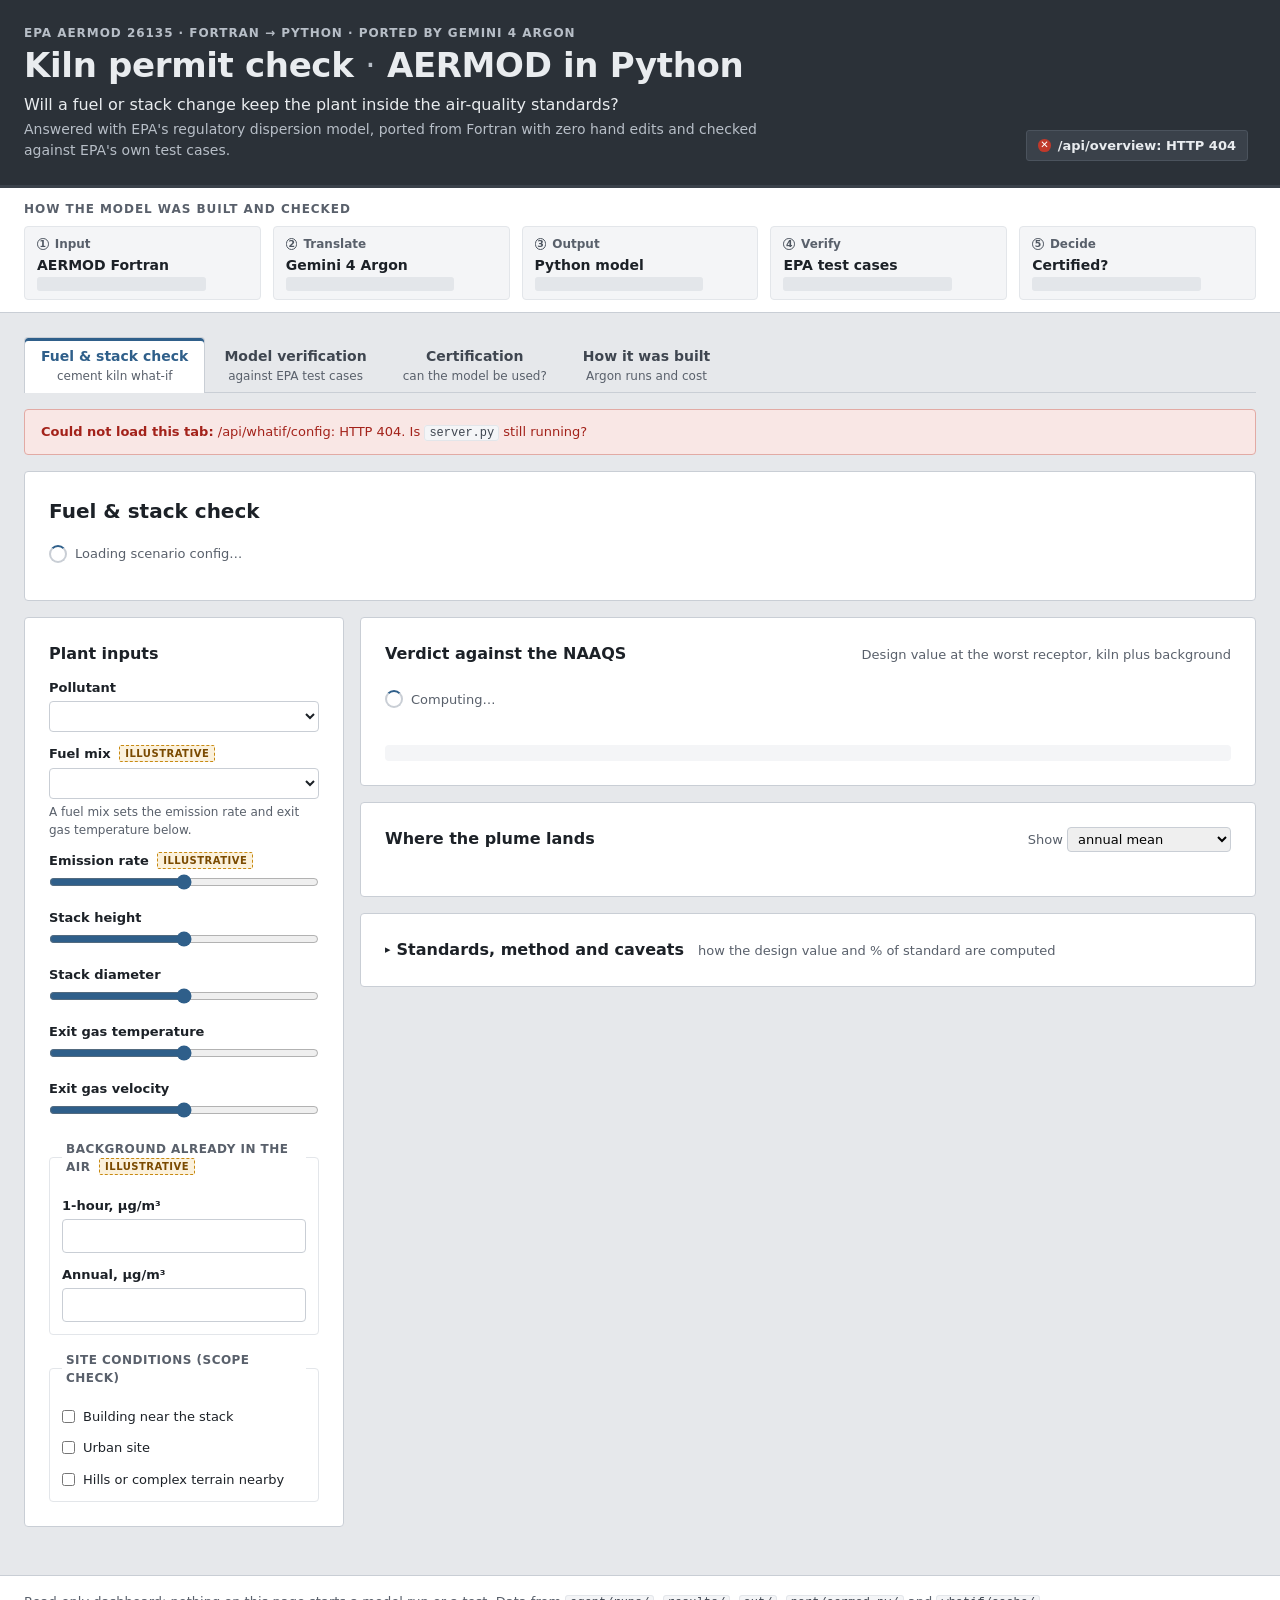
==== commit 74c64388: "feat(ui): ISA-101 style redesign with plant-first language Neutral greys, one steel-blue accent, sta" ====
--- a/ui/index.html
+++ b/ui/index.html
@@ -3,49 +3,157 @@
 <head>
 <meta charset="UTF-8">
 <meta name="viewport" content="width=device-width, initial-scale=1.0">
-<title>AERMOD → Python · ported by Gemini 4 Argon, verified on EPA's test cases</title>
-<link rel="icon" href="data:image/svg+xml,%3Csvg xmlns='http://www.w3.org/2000/svg' viewBox='0 0 32 32'%3E%3Crect width='32' height='32' rx='6' fill='%230b1f3a'/%3E%3Cpath d='M6 22c6-10 14-12 20-12' stroke='%237fa6d9' stroke-width='3' fill='none' stroke-linecap='round'/%3E%3C/svg%3E">
+<title>Kiln permit check · AERMOD in Python, ported by Gemini 4 Argon and verified on EPA's test cases</title>
+<link rel="icon" href="data:image/svg+xml,%3Csvg xmlns='http://www.w3.org/2000/svg' viewBox='0 0 32 32'%3E%3Crect width='32' height='32' rx='6' fill='%232b3138'/%3E%3Cpath d='M6 22c6-10 14-12 20-12' stroke='%23a9bccf' stroke-width='3' fill='none' stroke-linecap='round'/%3E%3C/svg%3E">
 <link rel="stylesheet" href="app.css">
 </head>
 <body>
 <header class="top">
     <div class="wrap">
         <div>
-            <div class="eyebrow">EPA AERMOD 26135 · Fortran <span aria-hidden="true">→</span> Python</div>
-            <h1>AERMOD <span class="arrow">→</span> Python</h1>
-            <p class="tagline">EPA's regulatory air-dispersion model, ported from Fortran by Gemini 4 Argon with zero hand edits,
-                and checked against EPA's own test cases by a frozen scoring script.</p>
+            <div class="eyebrow">EPA AERMOD 26135 · Fortran <span aria-hidden="true">→</span> Python · ported by Gemini 4 Argon</div>
+            <h1>Kiln permit check <span class="arrow">·</span> AERMOD in Python</h1>
+            <p class="tagline">Will a fuel or stack change keep the plant inside the air-quality standards?
+                <span class="sub">Answered with EPA's regulatory dispersion model, ported from Fortran with zero hand edits and checked against EPA's own test cases.</span></p>
         </div>
         <div class="chips" id="chips" aria-live="polite">
-            <span class="chip"><span class="dot"></span>Loading status…</span>
+            <span class="chip"><span class="ic prog" aria-hidden="true">…</span>Loading status…</span>
         </div>
     </div>
 </header>
 
 <section class="pipeline" aria-label="How it works">
     <div class="wrap">
-        <div class="pipeline-title">How it works</div>
+        <div class="pipeline-title">How the model was built and checked</div>
         <ol class="steps" id="steps">
-            <li><button class="step" data-go="port"><span class="n"><span class="dot"></span>1 · Input</span><span class="t">Fortran in</span><span class="v"><span class="skeleton" style="display:block;width:80%"></span></span></button></li>
-            <li><button class="step" data-go="port"><span class="n"><span class="dot"></span>2 · Translate</span><span class="t">Gemini 4 Argon</span><span class="v"><span class="skeleton" style="display:block;width:80%"></span></span></button></li>
-            <li><button class="step" data-go="proof"><span class="n"><span class="dot"></span>3 · Output</span><span class="t">Python port</span><span class="v"><span class="skeleton" style="display:block;width:80%"></span></span></button></li>
-            <li><button class="step" data-go="proof"><span class="n"><span class="dot"></span>4 · Verify</span><span class="t">EPA test cases</span><span class="v"><span class="skeleton" style="display:block;width:80%"></span></span></button></li>
-            <li><button class="step" data-go="decision"><span class="n"><span class="dot"></span>5 · Decide</span><span class="t">Certified</span><span class="v"><span class="skeleton" style="display:block;width:80%"></span></span></button></li>
+            <li><button class="step" data-go="port"><span class="n"><span class="ic neutral" aria-hidden="true">1</span>Input</span><span class="t">AERMOD Fortran</span><span class="v"><span class="skeleton" style="display:block;width:80%"></span></span></button></li>
+            <li><button class="step" data-go="port"><span class="n"><span class="ic neutral" aria-hidden="true">2</span>Translate</span><span class="t">Gemini 4 Argon</span><span class="v"><span class="skeleton" style="display:block;width:80%"></span></span></button></li>
+            <li><button class="step" data-go="proof"><span class="n"><span class="ic neutral" aria-hidden="true">3</span>Output</span><span class="t">Python model</span><span class="v"><span class="skeleton" style="display:block;width:80%"></span></span></button></li>
+            <li><button class="step" data-go="proof"><span class="n"><span class="ic neutral" aria-hidden="true">4</span>Verify</span><span class="t">EPA test cases</span><span class="v"><span class="skeleton" style="display:block;width:80%"></span></span></button></li>
+            <li><button class="step" data-go="decision"><span class="n"><span class="ic neutral" aria-hidden="true">5</span>Decide</span><span class="t">Certified?</span><span class="v"><span class="skeleton" style="display:block;width:80%"></span></span></button></li>
         </ol>
     </div>
 </section>
 
 <main class="wrap">
     <nav class="tabs" role="tablist">
-        <button role="tab" data-screen="port" aria-selected="true">Port <span class="sub">what Argon did</span></button>
-        <button role="tab" data-screen="proof" aria-selected="false">Proof <span class="sub">EPA test cases</span></button>
-        <button role="tab" data-screen="decision" aria-selected="false">Decision <span class="sub">certification</span></button>
-        <button role="tab" data-screen="whatif" aria-selected="false">What-if <span class="sub">cement kiln demo</span></button>
+        <button role="tab" data-screen="whatif" aria-selected="true">Fuel &amp; stack check <span class="sub">cement kiln what-if</span></button>
+        <button role="tab" data-screen="proof" aria-selected="false">Model verification <span class="sub">against EPA test cases</span></button>
+        <button role="tab" data-screen="decision" aria-selected="false">Certification <span class="sub">can the model be used?</span></button>
+        <button role="tab" data-screen="port" aria-selected="false">How it was built <span class="sub">Argon runs and cost</span></button>
     </nav>
 
+    <!-- Fuel & stack check -->
+    <section id="whatif" class="screen active" role="tabpanel">
+        <div class="panel wi-intro">
+            <div>
+                <h2 id="wi-title">Fuel &amp; stack check</h2>
+                <p id="wi-story" style="margin-top:6px;color:var(--ink-2)"><span class="loading">Loading scenario config…</span></p>
+            </div>
+            <div class="sources" id="wi-sources"></div>
+        </div>
+        <div class="wi-layout">
+            <div class="panel wi-controls" id="wi-controls">
+                <h2>Plant inputs</h2>
+                <label>Pollutant<select id="wi-pollutant"></select></label>
+                <label>Fuel mix <span class="tag">illustrative</span><select id="wi-fuel"></select></label>
+                <p class="hint">A fuel mix sets the emission rate and exit gas temperature below.</p>
+                <label>Emission rate <span class="tag">illustrative</span> <span class="val" id="wi-emission-v"></span><input type="range" id="wi-emission" step="0.5"></label>
+                <label>Stack height <span class="val" id="wi-height-v"></span><input type="range" id="wi-height"></label>
+                <label>Stack diameter <span class="val" id="wi-diameter-v"></span><input type="range" id="wi-diameter"></label>
+                <label>Exit gas temperature <span class="val" id="wi-temperature-v"></span><input type="range" id="wi-temperature"></label>
+                <label>Exit gas velocity <span class="val" id="wi-velocity-v"></span><input type="range" id="wi-velocity"></label>
+                <fieldset>
+                    <legend>Background already in the air <span class="tag">illustrative</span></legend>
+                    <label>1-hour, µg/m³<input type="number" id="wi-bg1" min="0" step="1"></label>
+                    <label>Annual, µg/m³<input type="number" id="wi-bgA" min="0" step="1"></label>
+                </fieldset>
+                <fieldset>
+                    <legend>Site conditions (scope check)</legend>
+                    <label class="check"><input type="checkbox" id="wi-bldg"> Building near the stack</label>
+                    <div id="wi-bldg-box" style="display:none">
+                        <label>Building height <span class="val" id="wi-bh-v"></span><input type="range" id="wi-bh" min="5" max="80" step="1" value="30"></label>
+                        <label>Building width <span class="val" id="wi-bw-v"></span><input type="range" id="wi-bw" min="5" max="150" step="1" value="40"></label>
+                        <label>Distance from stack <span class="val" id="wi-bd-v"></span><input type="range" id="wi-bd" min="10" max="1000" step="10" value="100"></label>
+                    </div>
+                    <label class="check"><input type="checkbox" id="wi-urban"> Urban site</label>
+                    <label class="check"><input type="checkbox" id="wi-terrain"> Hills or complex terrain nearby</label>
+                </fieldset>
+            </div>
+            <div>
+                <div class="panel">
+                    <div class="panel-head"><h2>Verdict against the NAAQS</h2><p id="wi-verdict-sub">Design value at the worst receptor, kiln plus background</p></div>
+                    <div class="verdicts" id="wi-verdicts"><div class="loading">Computing…</div></div>
+                    <div class="key" id="wi-key"></div>
+                    <p class="note-argon" id="wi-argon"></p>
+                </div>
+                <div class="panel">
+                    <div class="panel-head"><h2>Where the plume lands</h2>
+                        <label class="muted small">Show <select id="wi-metric" style="font:inherit;padding:3px 6px;border:1px solid var(--line);border-radius:4px">
+                            <option value="annual" selected>annual mean</option>
+                            <option value="one_hour">1-hour design value</option>
+                            <option value="max_1h">highest single hour</option>
+                        </select></label>
+                    </div>
+                    <div class="maps" id="wi-maps"></div>
+                    <div class="muted small" id="wi-map-note" style="margin-top:8px"></div>
+                </div>
+                <div class="panel standards">
+                    <details class="tech panel-details">
+                        <summary>Standards, method and caveats <span class="muted">how the design value and % of standard are computed</span></summary>
+                        <div class="body muted small" id="wi-standards"></div>
+                    </details>
+                </div>
+            </div>
+        </div>
+    </section>
+
+    <!-- Model verification -->
+    <section id="proof" class="screen" role="tabpanel">
+        <p class="lede"><b>Can the Python model be trusted with a permit question?</b> Each EPA test case is run through the Python model
+            and through the original Fortran AERMOD. A case passes only if the Python model gives the same concentrations and the same
+            regulatory design value at every receptor. The scoring script is frozen (its fingerprint is pinned), so the bar cannot move after the results are in.</p>
+        <div class="kpis" id="rates"><div class="kpi"><div class="loading">Loading scores…</div></div></div>
+        <div class="panel">
+            <div class="panel-head"><h2>Results by test case</h2><p id="score-source"></p></div>
+            <div id="case-groups"><div class="loading">Loading…</div></div>
+        </div>
+        <div class="panel">
+            <div class="panel-head"><h2>What "pass" means</h2><p id="rules-source"></p></div>
+            <div class="rules" id="rules"><div class="loading">Loading…</div></div>
+        </div>
+        <div class="panel">
+            <details class="tech panel-details">
+                <summary>Technical detail: best-fit slope by case <span class="muted">a slope of 1 means identical output</span></summary>
+                <div class="body" id="slope-chart"><div class="loading">Loading…</div></div>
+            </details>
+        </div>
+        <div class="panel">
+            <div class="panel-head"><h2>Frozen scoring script</h2><p>harness/compare.py against the fingerprint approved in harness/compare.sha256</p></div>
+            <div class="hash-row" id="frozen"><div class="loading">Loading…</div></div>
+        </div>
+        <div class="panel">
+            <div class="panel-head"><h2>Provenance: every model file traces to the Argon request that wrote it</h2></div>
+            <p id="prov-status"><span class="loading">Tracing files…</span></p>
+            <details class="tech"><summary>File-by-file trace</summary><div class="body" id="prov-table"></div></details>
+        </div>
+    </section>
+
+    <!-- Certification -->
+    <section id="decision" class="screen" role="tabpanel">
+        <p class="lede">Certification is recomputed on every page load from the test scores, the scoring script, the current Python model
+            and its provenance. Nothing is stored, so editing any of them by hand revokes it immediately.</p>
+        <div id="verdict" class="verdict"><div class="loading">Checking every criterion…</div></div>
+        <div class="panel" style="margin-top:16px">
+            <div class="panel-head"><h2>Criteria</h2><p>All must hold. Technical detail on the right.</p></div>
+            <ul class="criteria" id="criteria"></ul>
+        </div>
+        <div class="panel" id="scope-note"></div>
+    </section>
+
     <!-- Port -->
-    <section id="port" class="screen active" role="tabpanel">
-        <p class="lede">Gemini 4 Argon read the in-scope AERMOD Fortran in one full-context request and wrote the whole Python package.
+    <section id="port" class="screen" role="tabpanel">
+        <p class="lede">For the engineers: Gemini 4 Argon read the in-scope AERMOD Fortran in one full-context request and wrote the whole Python package.
             An automated repair loop then fixed divergences against the reference build. Every request is recorded under
             <code>agent/runs/</code>; the numbers below are read from those records and <code>results/</code>.</p>
         <div class="kpis" id="spend"><div class="kpi"><div class="loading">Loading Argon runs…</div></div></div>
@@ -72,112 +180,6 @@
         </div>
     </section>
 
-    <!-- Proof -->
-    <section id="proof" class="screen" role="tabpanel">
-        <p class="lede">Each EPA test case is run through the Python port and through our gfortran build of the original Fortran.
-            <code>harness/compare.py</code> scores the pair under two rules; a case passes only if both hold.
-            The script is frozen: its sha256 is pinned, so the bar cannot move after the results are in.</p>
-        <div class="kpis" id="rates"><div class="kpi"><div class="loading">Loading scores…</div></div></div>
-        <div class="panel">
-            <div class="panel-head"><h2>What "pass" means</h2><p id="rules-source"></p></div>
-            <div class="rules" id="rules"><div class="loading">Loading…</div></div>
-        </div>
-        <div class="panel">
-            <div class="panel-head"><h2>Best-fit slope by case</h2><p>A slope of 1 means the port reproduces the reference exactly.</p></div>
-            <div id="slope-chart"><div class="loading">Loading…</div></div>
-        </div>
-        <div class="panel">
-            <div class="panel-head"><h2>Per-case results</h2><p id="score-source"></p></div>
-            <div id="case-groups"><div class="loading">Loading…</div></div>
-        </div>
-        <div class="panel">
-            <div class="panel-head"><h2>Frozen scoring script</h2><p>harness/compare.py against the digest approved in harness/compare.sha256</p></div>
-            <div class="hash-row" id="frozen"><div class="loading">Loading…</div></div>
-        </div>
-        <div class="panel">
-            <div class="panel-head"><h2>Provenance: every port file and the Argon interaction that wrote it</h2></div>
-            <p id="prov-status"><span class="loading">Tracing files…</span></p>
-            <div id="prov-table" style="margin-top:10px"></div>
-        </div>
-    </section>
-
-    <!-- Decision -->
-    <section id="decision" class="screen" role="tabpanel">
-        <p class="lede">Certification is recomputed on every page load from the suite results, the current
-            <code>compare.py</code>, the current port and its provenance. Nothing is stored, so editing any of them
-            by hand revokes it immediately.</p>
-        <div id="verdict" class="verdict"><div class="loading">Checking every criterion…</div></div>
-        <div class="panel" style="margin-top:16px">
-            <div class="panel-head"><h2>Criteria</h2><p>All must hold. Technical detail on the right.</p></div>
-            <ul class="criteria" id="criteria"></ul>
-        </div>
-        <div class="panel" id="scope-note"></div>
-    </section>
-
-    <!-- What-if -->
-    <section id="whatif" class="screen" role="tabpanel">
-        <div class="panel">
-            <h2 id="wi-title">What-if</h2>
-            <p class="muted" id="wi-story" style="margin-top:6px"><span class="loading">Loading scenario config…</span></p>
-            <p class="illustrative" style="margin-top:12px">
-                <b>Illustrative example values, not real plant data.</b> Stack defaults, fuel-mix factors,
-                emission rates and background concentrations are made up for this demo and live in one
-                editable file, <code>whatif/kiln.toml</code>. The dispersion itself is computed by the Argon-ported AERMOD.
-            </p>
-        </div>
-        <div class="wi-layout">
-            <div class="panel wi-controls" id="wi-controls">
-                <h2>Scenario</h2>
-                <label>Pollutant<select id="wi-pollutant"></select></label>
-                <label>Fuel mix (preset)<select id="wi-fuel"></select></label>
-                <p class="hint">A preset sets the emission rate and exit temperature below.</p>
-                <label>Stack height <span class="val" id="wi-height-v"></span><input type="range" id="wi-height"></label>
-                <label>Stack diameter <span class="val" id="wi-diameter-v"></span><input type="range" id="wi-diameter"></label>
-                <label>Exit gas temperature <span class="val" id="wi-temperature-v"></span><input type="range" id="wi-temperature"></label>
-                <label>Exit velocity <span class="val" id="wi-velocity-v"></span><input type="range" id="wi-velocity"></label>
-                <label>Emission rate <span class="val" id="wi-emission-v"></span><input type="range" id="wi-emission" step="0.5"></label>
-                <fieldset>
-                    <legend>Background already in the air (illustrative)</legend>
-                    <label>1-hour, µg/m³<input type="number" id="wi-bg1" min="0" step="1"></label>
-                    <label>Annual, µg/m³<input type="number" id="wi-bgA" min="0" step="1"></label>
-                </fieldset>
-                <fieldset>
-                    <legend>Site (Tier A scope check)</legend>
-                    <label class="check"><input type="checkbox" id="wi-bldg"> Building near the stack</label>
-                    <div id="wi-bldg-box" style="display:none">
-                        <label>Building height <span class="val" id="wi-bh-v"></span><input type="range" id="wi-bh" min="5" max="80" step="1" value="30"></label>
-                        <label>Building width <span class="val" id="wi-bw-v"></span><input type="range" id="wi-bw" min="5" max="150" step="1" value="40"></label>
-                        <label>Distance from stack <span class="val" id="wi-bd-v"></span><input type="range" id="wi-bd" min="10" max="1000" step="10" value="100"></label>
-                    </div>
-                    <label class="check"><input type="checkbox" id="wi-urban"> Urban site</label>
-                    <label class="check"><input type="checkbox" id="wi-terrain"> Hills or complex terrain nearby</label>
-                </fieldset>
-            </div>
-            <div>
-                <div class="panel">
-                    <div class="panel-head"><h2>Baseline vs scenario</h2><p>Kiln contribution plus background, against the US NAAQS</p></div>
-                    <div class="compare" id="wi-compare"><div class="loading">Computing…</div></div>
-                    <div id="wi-bars" style="margin-top:20px"></div>
-                    <p class="note-argon" id="wi-argon"></p>
-                </div>
-                <div class="panel">
-                    <div class="panel-head"><h2>Plume footprint</h2>
-                        <label class="muted small">Show <select id="wi-metric" style="font:inherit;padding:3px 6px;border:1px solid var(--line);border-radius:6px">
-                            <option value="annual" selected>annual mean</option>
-                            <option value="one_hour">1-hour NAAQS statistic</option>
-                            <option value="max_1h">highest 1-hour value</option>
-                        </select></label>
-                    </div>
-                    <div class="maps" id="wi-maps"></div>
-                    <div class="muted small" id="wi-map-note" style="margin-top:8px"></div>
-                </div>
-                <div class="panel standards">
-                    <h2>Standards and caveats</h2>
-                    <div id="wi-standards" class="muted small" style="margin-top:8px"></div>
-                </div>
-            </div>
-        </div>
-    </section>
 </main>
 
 <footer>
--- a/ui/app.css
+++ b/ui/app.css
@@ -1,42 +1,48 @@
-/* Design tokens: one palette, one type scale, one spacing scale. */
+/* Design tokens, in the spirit of ISA-101 high-performance HMI: neutral greys for structure,
+   one steel blue for things you can click, and saturated colour only for status
+   (green within limit, amber near limit, red exceeds), always paired with an icon or label. */
 :root {
-    --navy-900: #0b1f3a;
-    --navy-800: #13294b;
-    --navy-600: #2c4a75;
-    --brand: #1f5fa8;
-    --brand-50: #eaf1fa;
-    --ink: #14202e;
-    --ink-2: #3b4a5c;
-    --muted: #64748a;
-    --line: #dde3ea;
-    --line-2: #eef1f5;
-    --bg: #f3f5f8;
-    --surface: #fff;
-    --ok: #1e7b4f;      --ok-50: #e7f4ed;   --ok-line: #a9d6bd;
-    --bad: #b3261e;     --bad-50: #fcecea;  --bad-line: #efb5b0;
-    --warn: #8f5600;    --warn-50: #fff4e1; --warn-line: #efcf92;
-    --prog: #4b5d75;    --prog-50: #eef2f7; --prog-line: #c6d0dd;
-    --bg-chart: #9fadbd;
+    --canvas: #e6e8eb;
+    --surface: #ffffff;
+    --surface-2: #f4f5f7;
+    --line: #c9ced5;
+    --line-2: #e3e6ea;
+    --ink: #1c2127;
+    --ink-2: #3f4650;
+    --muted: #59606b;
+    --header: #2b3138;
+    --header-2: #3a414a;
+    --header-ink: #e9ecef;
+    --header-muted: #b7bec7;
+
+    --accent: #2f5f8a;          /* steel blue: links, tabs, sliders, focus */
+    --accent-50: #e8eef4;
+    --accent-line: #a9bccf;
+
+    --ok: #1d6b35;   --ok-fill: #2e7d45;  --ok-50: #e6f2e9;  --ok-line: #9fcaac;
+    --warn: #7a4a00; --warn-fill: #c88a12; --warn-50: #fbf1dc; --warn-line: #e2c27e;
+    --bad: #a3221a;  --bad-fill: #c0392b;  --bad-50: #f9e7e5;  --bad-line: #e2aaa4;
+    --prog: #4d5560; --prog-50: #eceef1;  --prog-line: #c3c8cf;
+    --bg-fill: #a7adb5;
 
     --fs-xs: 12px; --fs-sm: 13px; --fs-md: 14px; --fs-lg: 16px;
-    --fs-xl: 20px; --fs-2xl: 26px; --fs-3xl: 30px;
+    --fs-xl: 20px; --fs-2xl: 26px; --fs-3xl: 34px;
     --s1: 4px; --s2: 8px; --s3: 12px; --s4: 16px; --s5: 24px; --s6: 32px;
-    --radius: 8px;
-    --shadow: 0 1px 2px rgba(16, 31, 52, .06), 0 1px 3px rgba(16, 31, 52, .05);
-    --font: "Inter", "Segoe UI", -apple-system, BlinkMacSystemFont, Roboto, "Helvetica Neue", Arial, sans-serif;
-    --mono: ui-monospace, "SFMono-Regular", "JetBrains Mono", Menlo, Consolas, monospace;
+    --radius: 4px;
+    --font: system-ui, -apple-system, "Segoe UI", Roboto, "Helvetica Neue", Arial, "Noto Sans", "Liberation Sans", sans-serif;
+    --mono: ui-monospace, "SFMono-Regular", Menlo, Consolas, "Liberation Mono", monospace;
 }
 
 * { box-sizing: border-box; margin: 0; padding: 0; }
 html { -webkit-text-size-adjust: 100%; }
-body { font-family: var(--font); font-size: var(--fs-md); line-height: 1.5; background: var(--bg); color: var(--ink); }
-a { color: var(--brand); text-decoration: none; }
-a:hover { text-decoration: underline; }
+body { font-family: var(--font); font-size: var(--fs-md); line-height: 1.5; background: var(--canvas); color: var(--ink); font-variant-numeric: tabular-nums; }
+a { color: var(--accent); text-decoration: underline; text-underline-offset: 2px; }
+:focus-visible { outline: 2px solid var(--accent); outline-offset: 2px; }
 code, .mono { font-family: var(--mono); font-size: var(--fs-xs); }
-code { background: var(--line-2); padding: 1px 5px; border-radius: 4px; color: var(--ink-2); }
+code { background: var(--surface-2); border: 1px solid var(--line-2); padding: 0 4px; border-radius: 3px; color: var(--ink-2); }
 .mono { word-break: break-all; }
 .mono.nowrap { white-space: nowrap; word-break: normal; }
-h2 { font-size: var(--fs-lg); font-weight: 650; letter-spacing: -.005em; }
+h2 { font-size: var(--fs-lg); font-weight: 650; }
 h3 { font-size: var(--fs-md); font-weight: 650; }
 .muted { color: var(--muted); }
 .small { font-size: var(--fs-sm); }
@@ -44,156 +50,164 @@
 .wrap { width: 100%; max-width: 1400px; margin: 0 auto; padding: 0 var(--s5); }
 @media (min-width: 1800px) { .wrap { max-width: 1640px; } }
 
+/* Status icon + label: the one way status is shown anywhere on the page. */
+.ic { display: inline-flex; align-items: center; justify-content: center; width: 1.25em; height: 1.25em; border-radius: 50%; font-size: .78em; font-weight: 800; line-height: 1; flex: none; color: #fff; background: var(--prog); }
+.ic.ok { background: var(--ok-fill); }
+.ic.bad { background: var(--bad-fill); }
+.ic.warn { background: var(--warn-fill); color: #1c2127; border-radius: 2px; clip-path: polygon(50% 0, 100% 100%, 0 100%); padding-top: .25em; }
+.ic.prog, .ic.neutral { background: transparent; color: var(--prog); border: 1.5px solid var(--prog); }
+
 /* Header */
-.top { background: linear-gradient(180deg, var(--navy-900), var(--navy-800)); color: #fff; }
+.top { background: var(--header); color: var(--header-ink); border-bottom: 3px solid var(--header-2); }
 .top .wrap { display: flex; justify-content: space-between; align-items: flex-end; gap: var(--s5); padding-top: var(--s5); padding-bottom: var(--s5); flex-wrap: wrap; }
-.eyebrow { font-size: var(--fs-xs); letter-spacing: .08em; text-transform: uppercase; color: #a9bad3; font-weight: 600; }
-.top h1 { font-size: var(--fs-3xl); font-weight: 700; letter-spacing: -.015em; margin-top: var(--s1); }
-.top h1 .arrow { color: #7fa6d9; font-weight: 500; }
-.tagline { color: #d3deec; font-size: var(--fs-lg); margin-top: var(--s1); max-width: 760px; }
-.chips { display: flex; gap: var(--s2); flex-wrap: wrap; justify-content: flex-end; }
-.chip { display: inline-flex; align-items: center; gap: 6px; font-size: var(--fs-sm); font-weight: 600; padding: 5px 12px; border-radius: 999px; background: rgba(255, 255, 255, .08); border: 1px solid rgba(255, 255, 255, .18); color: #fff; white-space: nowrap; }
-.chip .dot { width: 8px; height: 8px; border-radius: 50%; background: #9fb0c6; }
-.chip.ok .dot { background: #4cc38a; }
-.chip.bad .dot { background: #ff8a80; }
-.chip.prog .dot { background: #f2c14e; }
+.eyebrow { font-size: var(--fs-xs); letter-spacing: .08em; text-transform: uppercase; color: var(--header-muted); font-weight: 600; }
+.top h1 { font-size: var(--fs-3xl); font-weight: 700; letter-spacing: -.01em; margin-top: var(--s1); line-height: 1.15; }
+.top h1 .arrow { color: var(--header-muted); font-weight: 400; }
+.tagline { color: var(--header-ink); font-size: var(--fs-lg); margin-top: var(--s2); max-width: 780px; }
+.tagline .sub { display: block; color: var(--header-muted); font-size: var(--fs-md); margin-top: 2px; }
+.chips { display: grid; grid-template-columns: repeat(2, auto); gap: var(--s2); justify-content: end; }
+.chip { display: inline-flex; align-items: center; gap: 7px; font-size: var(--fs-sm); font-weight: 600; padding: 5px 11px; border-radius: 3px; background: var(--header-2); border: 1px solid #4b535d; color: var(--header-ink); white-space: nowrap; }
+.chip .ic.prog, .chip .ic.neutral { color: var(--header-muted); border-color: var(--header-muted); }
 
 /* How it works */
 .pipeline { background: var(--surface); border-bottom: 1px solid var(--line); }
-.pipeline .wrap { padding-top: var(--s4); padding-bottom: var(--s4); }
+.pipeline .wrap { padding-top: var(--s3); padding-bottom: var(--s3); }
 .pipeline-title { font-size: var(--fs-xs); text-transform: uppercase; letter-spacing: .08em; color: var(--muted); font-weight: 650; margin-bottom: var(--s2); }
-.steps { display: grid; grid-template-columns: repeat(5, minmax(0, 1fr)); gap: var(--s2); list-style: none; }
-.step { position: relative; display: block; width: 100%; text-align: left; font: inherit; color: inherit; background: var(--bg); border: 1px solid var(--line); border-radius: var(--radius); padding: var(--s3) var(--s4) var(--s3) var(--s4); cursor: pointer; transition: border-color .15s, background .15s; }
-.step:hover, .step:focus-visible { border-color: var(--brand); background: var(--brand-50); outline: none; }
-.step:not(:last-child)::after { content: ""; position: absolute; right: -9px; top: 50%; width: 10px; height: 10px; border-top: 2px solid var(--line); border-right: 2px solid var(--line); transform: translateY(-50%) rotate(45deg); background: transparent; z-index: 1; }
+.steps { display: grid; grid-template-columns: repeat(5, minmax(0, 1fr)); gap: var(--s3); list-style: none; }
+.step { position: relative; display: block; width: 100%; text-align: left; font: inherit; color: inherit; background: var(--surface-2); border: 1px solid var(--line-2); border-radius: var(--radius); padding: var(--s2) var(--s3); cursor: pointer; }
+.step:hover { border-color: var(--accent-line); background: var(--accent-50); }
+.step:not(:last-child)::after { content: "›"; position: absolute; right: -11px; top: 50%; transform: translateY(-55%); color: var(--muted); font-size: 18px; z-index: 1; }
 .step > span { display: block; }
 .step .n { font-size: var(--fs-xs); color: var(--muted); font-weight: 650; display: flex; align-items: center; gap: 6px; }
-.step .n .dot { width: 8px; height: 8px; border-radius: 50%; background: var(--line); }
-.step.ok .n .dot { background: var(--ok); }
-.step.bad .n .dot { background: var(--bad); }
-.step.prog .n .dot { background: #d9a21b; }
 .step .t { font-weight: 650; font-size: var(--fs-md); margin-top: 2px; }
-.step .v { font-size: var(--fs-sm); color: var(--ink-2); margin-top: 2px; }
+.step .v { font-size: var(--fs-sm); color: var(--ink-2); margin-top: 1px; }
 .step .v b { color: var(--ink); }
 
 /* Tabs */
-.tabs { display: flex; gap: var(--s1); border-bottom: 1px solid var(--line); margin: var(--s5) 0 var(--s4); }
-.tabs button { font: inherit; font-size: var(--fs-md); font-weight: 600; color: var(--muted); background: none; border: none; border-bottom: 2px solid transparent; padding: var(--s2) var(--s4) 10px; cursor: pointer; margin-bottom: -1px; }
-.tabs button:hover { color: var(--ink); }
-.tabs button[aria-selected="true"] { color: var(--brand); border-bottom-color: var(--brand); }
-.tabs button .sub { font-weight: 500; color: var(--muted); font-size: var(--fs-xs); margin-left: 4px; }
+.tabs { display: flex; gap: 2px; border-bottom: 1px solid var(--line); margin: var(--s5) 0 var(--s4); flex-wrap: wrap; }
+.tabs button { font: inherit; font-size: var(--fs-md); font-weight: 650; color: var(--ink-2); background: transparent; border: 1px solid transparent; border-bottom: none; border-radius: var(--radius) var(--radius) 0 0; padding: var(--s2) var(--s4); cursor: pointer; margin-bottom: -1px; }
+.tabs button:hover { color: var(--accent); }
+.tabs button[aria-selected="true"] { color: var(--accent); background: var(--surface); border-color: var(--line); box-shadow: inset 0 3px 0 var(--accent); }
+.tabs button .sub { display: block; font-weight: 500; color: var(--muted); font-size: var(--fs-xs); }
 .screen { display: none; padding-bottom: var(--s6); }
 .screen.active { display: block; }
 .lede { color: var(--ink-2); font-size: var(--fs-md); max-width: 920px; margin-bottom: var(--s4); }
+.lede b { color: var(--ink); }
 
 /* Panels and grids */
-.panel { background: var(--surface); border: 1px solid var(--line); border-radius: var(--radius); box-shadow: var(--shadow); padding: var(--s5); margin-bottom: var(--s4); }
+.panel { background: var(--surface); border: 1px solid var(--line); border-radius: var(--radius); padding: var(--s5); margin-bottom: var(--s4); }
 .panel-head { display: flex; justify-content: space-between; align-items: baseline; gap: var(--s4); margin-bottom: var(--s3); flex-wrap: wrap; }
 .panel-head p { font-size: var(--fs-sm); color: var(--muted); }
 .panel > p + p { margin-top: var(--s2); }
-.cols-2 { display: grid; grid-template-columns: repeat(2, minmax(0, 1fr)); gap: var(--s4); }
 .cols-port { display: grid; grid-template-columns: minmax(0, 5fr) minmax(0, 6fr); gap: var(--s4); align-items: start; }
 .kpis { display: grid; grid-template-columns: repeat(auto-fit, minmax(210px, 1fr)); gap: var(--s3); margin-bottom: var(--s4); }
-.kpi { background: var(--surface); border: 1px solid var(--line); border-radius: var(--radius); padding: var(--s4); box-shadow: var(--shadow); }
-.kpi .k { font-size: var(--fs-xs); text-transform: uppercase; letter-spacing: .06em; color: var(--muted); font-weight: 650; display: flex; align-items: center; gap: 6px; }
-.kpi .v { font-size: var(--fs-2xl); font-weight: 700; letter-spacing: -.01em; margin-top: 2px; font-variant-numeric: tabular-nums; }
+.kpi { background: var(--surface); border: 1px solid var(--line); border-radius: var(--radius); padding: var(--s3) var(--s4); }
+.kpi .k { font-size: var(--fs-xs); text-transform: uppercase; letter-spacing: .05em; color: var(--muted); font-weight: 650; display: flex; align-items: center; gap: 6px; }
+.kpi .v { font-size: var(--fs-2xl); font-weight: 700; margin-top: 2px; display: flex; align-items: center; gap: var(--s2); }
+.kpi .v .ic { font-size: 18px; }
 .kpi .d { font-size: var(--fs-sm); color: var(--muted); margin-top: 2px; }
-.kpi.ok { border-left: 4px solid var(--ok); }
-.kpi.bad { border-left: 4px solid var(--bad); }
+.kpi.ok { border-left: 4px solid var(--ok-fill); }
+.kpi.bad { border-left: 4px solid var(--bad-fill); }
 .kpi.prog { border-left: 4px solid var(--prog-line); }
+
+/* Expandable technical detail */
+details.tech { margin-top: var(--s3); border-top: 1px dashed var(--line); padding-top: var(--s2); }
+details.tech > summary { cursor: pointer; font-size: var(--fs-sm); font-weight: 600; color: var(--accent); list-style: none; display: inline-flex; align-items: center; gap: 6px; }
+details.tech > summary::-webkit-details-marker { display: none; }
+details.tech > summary::before { content: "▸"; font-size: 11px; transition: transform .1s; }
+details.tech[open] > summary::before { transform: rotate(90deg); }
+details.tech > .body { margin-top: var(--s3); }
+details.panel-details > summary { font-size: var(--fs-lg); font-weight: 650; color: var(--ink); }
+details.panel-details { border-top: none; padding-top: 0; margin-top: 0; }
+details.panel-details > summary .muted { font-size: var(--fs-sm); font-weight: 400; margin-left: var(--s2); }
 
 /* Tables */
 .table-wrap { overflow-x: auto; }
 table { width: 100%; border-collapse: collapse; font-size: var(--fs-sm); }
-th, td { text-align: left; padding: 9px 10px; border-bottom: 1px solid var(--line-2); vertical-align: top; }
-th { color: var(--muted); font-weight: 650; font-size: var(--fs-xs); text-transform: uppercase; letter-spacing: .04em; background: #f8fafc; border-bottom: 1px solid var(--line); white-space: nowrap; }
-td.num, th.num { text-align: right; font-variant-numeric: tabular-nums; white-space: nowrap; }
+th, td { text-align: left; padding: 8px 10px; border-bottom: 1px solid var(--line-2); vertical-align: top; }
+th { color: var(--muted); font-weight: 650; font-size: var(--fs-xs); text-transform: uppercase; letter-spacing: .04em; background: var(--surface-2); border-bottom: 1px solid var(--line); white-space: nowrap; }
+td.num, th.num { text-align: right; white-space: nowrap; }
 tr.clickable { cursor: pointer; }
-tr.clickable:hover td { background: var(--brand-50); }
-tr.selected td { background: var(--brand-50); }
-
-/* Badges */
-.badge { display: inline-flex; align-items: center; gap: 4px; padding: 1px 9px; border-radius: 999px; font-size: var(--fs-xs); font-weight: 650; border: 1px solid transparent; white-space: nowrap; line-height: 1.6; }
+tr.clickable:hover td, tr.selected td { background: var(--accent-50); }
+
+/* Badges: icon + text, never colour alone */
+.badge { display: inline-flex; align-items: center; gap: 5px; padding: 1px 8px 1px 5px; border-radius: 3px; font-size: var(--fs-xs); font-weight: 700; border: 1px solid transparent; white-space: nowrap; line-height: 1.6; text-transform: uppercase; letter-spacing: .03em; }
 .badge.ok { background: var(--ok-50); color: var(--ok); border-color: var(--ok-line); }
 .badge.bad { background: var(--bad-50); color: var(--bad); border-color: var(--bad-line); }
 .badge.warn { background: var(--warn-50); color: var(--warn); border-color: var(--warn-line); }
-.badge.prog { background: var(--prog-50); color: var(--prog); border-color: var(--prog-line); }
-.badge.neutral { background: var(--line-2); color: var(--ink-2); border-color: var(--line); }
+.badge.prog, .badge.neutral { background: var(--prog-50); color: var(--prog); border-color: var(--prog-line); }
+.badge.plain { text-transform: none; letter-spacing: 0; font-weight: 600; padding-left: 8px; }
 
 /* Tooltips: any element with data-tip; app.js positions one shared bubble. */
 .tip { display: inline-flex; align-items: center; justify-content: center; width: 15px; height: 15px; border-radius: 50%; font-size: 10px; font-weight: 700; font-style: normal; color: var(--muted); border: 1px solid var(--line); background: var(--surface); cursor: help; vertical-align: 1px; text-transform: none; letter-spacing: 0; flex: none; }
-.tip:hover, .tip:focus-visible { color: var(--brand); border-color: var(--brand); outline: none; }
+.tip:hover, .tip:focus-visible { color: var(--accent); border-color: var(--accent); }
 [data-tip] { cursor: help; }
-#tooltip { position: fixed; z-index: 50; max-width: 340px; background: var(--navy-900); color: #f1f5fb; font-size: var(--fs-sm); line-height: 1.45; padding: 9px 12px; border-radius: 6px; box-shadow: 0 6px 20px rgba(11, 31, 58, .25); pointer-events: none; opacity: 0; transition: opacity .08s; }
+#tooltip { position: fixed; z-index: 50; max-width: 340px; background: var(--header); color: var(--header-ink); font-size: var(--fs-sm); line-height: 1.45; padding: 8px 11px; border-radius: var(--radius); pointer-events: none; opacity: 0; transition: opacity .08s; }
 #tooltip.show { opacity: 1; }
 
 /* Loading, empty and error states */
 .loading { color: var(--muted); font-size: var(--fs-sm); display: flex; align-items: center; gap: var(--s2); padding: var(--s3) 0; }
-.loading::before { content: ""; width: 14px; height: 14px; border-radius: 50%; border: 2px solid var(--line); border-top-color: var(--brand); animation: spin .8s linear infinite; }
+.loading::before { content: ""; width: 14px; height: 14px; border-radius: 50%; border: 2px solid var(--line); border-top-color: var(--accent); animation: spin .8s linear infinite; }
 @keyframes spin { to { transform: rotate(360deg); } }
-.skeleton { background: linear-gradient(90deg, var(--line-2) 25%, #f7f9fb 50%, var(--line-2) 75%); background-size: 200% 100%; animation: shimmer 1.2s infinite; border-radius: 4px; height: 14px; }
-@keyframes shimmer { to { background-position: -200% 0; } }
-.empty { border: 1px dashed var(--prog-line); background: var(--prog-50); border-radius: var(--radius); padding: var(--s4); color: var(--prog); font-size: var(--fs-sm); }
+.skeleton { background: var(--line-2); border-radius: 3px; height: 14px; animation: pulse 1.2s ease-in-out infinite; }
+@keyframes pulse { 50% { opacity: .5; } }
+.empty { border: 1px dashed var(--prog-line); background: var(--surface-2); border-radius: var(--radius); padding: var(--s4); color: var(--ink-2); font-size: var(--fs-sm); }
 .empty b { color: var(--ink); }
 .error { border: 1px solid var(--bad-line); background: var(--bad-50); color: var(--bad); border-radius: var(--radius); padding: var(--s3) var(--s4); font-size: var(--fs-sm); margin-bottom: var(--s4); }
 
-/* Case cards (Proof) */
+/* Case cards (Verification) */
 .tier-head { display: flex; align-items: center; gap: var(--s2); margin: var(--s5) 0 var(--s2); flex-wrap: wrap; }
 .tier-head:first-child { margin-top: 0; }
 .tier-head h3 { font-size: var(--fs-lg); }
 .tier-head .scope { color: var(--muted); font-size: var(--fs-sm); }
-.cases { display: grid; grid-template-columns: repeat(auto-fill, minmax(320px, 1fr)); gap: var(--s3); }
-.case { border: 1px solid var(--line); border-top: 3px solid var(--line); border-radius: var(--radius); padding: var(--s3) var(--s4); background: var(--surface); }
-.case.pass { border-top-color: var(--ok); }
-.case.fail { border-top-color: var(--bad); }
-.case.prog { border-top-color: var(--prog-line); background: #fbfcfd; }
-.case.pending { border-top-color: var(--warn-line); }
+.cases { display: grid; grid-template-columns: repeat(auto-fill, minmax(300px, 1fr)); gap: var(--s3); }
+.case { border: 1px solid var(--line); border-left: 4px solid var(--line); border-radius: var(--radius); padding: var(--s3) var(--s4); background: var(--surface); }
+.case.pass { border-left-color: var(--ok-fill); }
+.case.fail { border-left-color: var(--bad-fill); }
+.case.prog { border-left-color: var(--prog-line); background: var(--surface-2); }
+.case.pending { border-left-color: var(--prog-line); }
 .case-head { display: flex; justify-content: space-between; align-items: center; gap: var(--s2); }
 .case-head b { font-family: var(--mono); font-size: var(--fs-sm); font-weight: 650; word-break: break-all; }
-.case .meta { font-size: var(--fs-xs); color: var(--muted); margin: 2px 0 var(--s2); min-height: 18px; }
+.case .meta { font-size: var(--fs-xs); color: var(--muted); margin: 2px 0 var(--s2); }
+.case .plain { list-style: none; display: grid; gap: 3px; font-size: var(--fs-sm); }
+.case .plain li { display: flex; gap: 7px; align-items: baseline; }
+.case .plain .ic { position: relative; top: 2px; }
 .case dl { display: grid; grid-template-columns: auto 1fr; gap: 3px var(--s3); font-size: var(--fs-sm); }
 .case dt { color: var(--muted); display: flex; align-items: center; gap: 5px; }
-.case dd { text-align: right; white-space: nowrap; font-variant-numeric: tabular-nums; font-family: var(--mono); font-size: var(--fs-xs); align-self: center; }
-.case dd .x { color: var(--bad); font-weight: 700; }
-.case dd .c { color: var(--ok); font-weight: 700; }
+.case dd { text-align: right; white-space: nowrap; font-size: var(--fs-sm); align-self: center; }
 .case pre { white-space: pre-wrap; font-size: var(--fs-xs); font-family: var(--mono); color: var(--bad); }
+.case details.tech { margin-top: var(--s2); }
 
 .rules { display: grid; grid-template-columns: repeat(2, minmax(0, 1fr)); gap: var(--s4); }
-.rule { border: 1px solid var(--line); border-radius: var(--radius); padding: var(--s4); background: #fbfcfd; }
+.rule { border: 1px solid var(--line-2); border-radius: var(--radius); padding: var(--s4); background: var(--surface-2); }
 .rule h3 { display: flex; align-items: center; gap: var(--s2); }
 .rule .against { font-size: var(--fs-sm); color: var(--muted); margin: 2px 0 var(--s2); }
 .rule ul { list-style: none; display: grid; gap: var(--s2); }
-.rule li { font-size: var(--fs-sm); padding-left: 18px; position: relative; }
-.rule li::before { content: ""; position: absolute; left: 2px; top: 7px; width: 7px; height: 7px; border-radius: 2px; background: var(--brand); }
-.rule li .tech { display: block; font-family: var(--mono); font-size: var(--fs-xs); color: var(--muted); }
+.rule li { font-size: var(--fs-sm); padding-left: 16px; position: relative; }
+.rule li::before { content: ""; position: absolute; left: 2px; top: 8px; width: 6px; height: 6px; background: var(--ink-2); }
+.rule .tech-list li { font-family: var(--mono); font-size: var(--fs-xs); color: var(--ink-2); }
 
 .hash-row { display: grid; grid-template-columns: 1fr 1fr auto; gap: var(--s3); align-items: stretch; }
-.hash { background: var(--bg); border: 1px solid var(--line); border-radius: 6px; padding: var(--s3); }
+.hash { background: var(--surface-2); border: 1px solid var(--line-2); border-radius: var(--radius); padding: var(--s3); }
 .hash .k { font-size: var(--fs-xs); color: var(--muted); font-weight: 650; text-transform: uppercase; letter-spacing: .05em; margin-bottom: 4px; }
 
-/* Decision */
-.verdict { display: flex; align-items: center; gap: var(--s5); border-radius: var(--radius); padding: var(--s5); border: 1px solid var(--line); }
-.verdict.ok { background: var(--ok-50); border-color: var(--ok-line); }
-.verdict.bad { background: var(--bad-50); border-color: var(--bad-line); }
-.verdict .seal { flex: none; width: 76px; height: 76px; border-radius: 50%; display: flex; align-items: center; justify-content: center; font-size: 34px; font-weight: 700; color: #fff; background: var(--muted); }
-.verdict.ok .seal { background: var(--ok); }
-.verdict.bad .seal { background: var(--bad); }
+/* Certification */
+.verdict { display: flex; align-items: center; gap: var(--s5); border-radius: var(--radius); padding: var(--s5); border: 1px solid var(--line); border-left-width: 6px; background: var(--surface); }
+.verdict.ok { border-left-color: var(--ok-fill); }
+.verdict.bad { border-left-color: var(--bad-fill); }
+.verdict .ic { font-size: 44px; }
 .verdict h2 { font-size: var(--fs-2xl); }
-.verdict.ok h2 { color: var(--ok); }
-.verdict.bad h2 { color: var(--bad); }
-.verdict p { color: var(--ink-2); margin-top: 2px; max-width: 820px; }
-.criteria { list-style: none; display: grid; gap: 0; }
-.criteria li { display: grid; grid-template-columns: 28px minmax(220px, 1fr) minmax(0, 1.4fr); gap: var(--s3); padding: var(--s3) 0; border-bottom: 1px solid var(--line-2); align-items: start; }
+.verdict p { color: var(--ink-2); margin-top: 2px; max-width: 860px; }
+.criteria { list-style: none; display: grid; }
+.criteria li { display: grid; grid-template-columns: 26px minmax(220px, 1fr) minmax(0, 1.4fr); gap: var(--s3); padding: var(--s3) 0; border-bottom: 1px solid var(--line-2); align-items: start; }
 .criteria li:last-child { border-bottom: none; }
-.criteria .icon { width: 22px; height: 22px; border-radius: 50%; display: flex; align-items: center; justify-content: center; color: #fff; font-size: 13px; font-weight: 700; margin-top: 1px; }
-.criteria .icon.ok { background: var(--ok); }
-.criteria .icon.bad { background: var(--bad); }
+.criteria li > .ic { font-size: 18px; margin-top: 1px; }
 .criteria .title { font-weight: 650; }
 .criteria .why { font-size: var(--fs-sm); color: var(--muted); }
-.criteria .detail { font-family: var(--mono); font-size: var(--fs-xs); color: var(--ink-2); word-break: break-all; background: var(--bg); border-radius: 6px; padding: 6px 8px; }
+.criteria .detail { font-family: var(--mono); font-size: var(--fs-xs); color: var(--ink-2); word-break: break-all; background: var(--surface-2); border-radius: var(--radius); padding: 6px 8px; }
 
 /* Charts */
-.chart { width: 100%; height: auto; display: block; font-family: var(--font); }
+.chart { width: 100%; height: auto; display: block; font-family: var(--font); font-variant-numeric: tabular-nums; }
 .chart text { fill: var(--ink-2); font-size: 12px; }
 .chart .axis-title { fill: var(--muted); font-size: 12px; }
 .chart .tick { stroke: var(--line); }
@@ -203,44 +217,88 @@
 .legend span { display: inline-flex; align-items: center; gap: 6px; }
 .legend i { display: inline-block; width: 12px; height: 12px; border-radius: 2px; }
 
-/* Port detail */
+/* How it was built */
 .run-detail { margin-top: var(--s4); border-top: 1px solid var(--line); padding-top: var(--s4); }
 .commits { list-style: none; }
 .commits li { display: grid; grid-template-columns: 78px 110px 1fr; gap: var(--s3); padding: 7px 0; border-bottom: 1px solid var(--line-2); font-size: var(--fs-sm); }
 .commits li:last-child { border-bottom: none; }
 
-/* What-if */
-.wi-layout { display: grid; grid-template-columns: 330px minmax(0, 1fr); gap: var(--s4); align-items: start; }
+/* Fuel & stack check */
+.wi-intro { display: grid; grid-template-columns: minmax(0, 1.3fr) minmax(0, 1fr); gap: var(--s5); align-items: start; }
+.wi-intro h2 { font-size: var(--fs-xl); }
+.sources { display: grid; gap: var(--s2); font-size: var(--fs-sm); }
+.source { border: 1px solid var(--line-2); border-left: 4px solid var(--ink-2); background: var(--surface-2); border-radius: var(--radius); padding: var(--s2) var(--s3); color: var(--ink-2); }
+.source.illus { border-left-color: var(--warn-fill); border-left-style: dashed; }
+.source .lab { font-weight: 700; color: var(--ink); text-transform: uppercase; font-size: var(--fs-xs); letter-spacing: .05em; margin-right: 6px; }
+.tag { display: inline-block; font-size: 10px; font-weight: 700; text-transform: uppercase; letter-spacing: .05em; padding: 0 5px; border-radius: 2px; border: 1px dashed var(--warn-fill); color: var(--warn); background: var(--warn-50); vertical-align: 1px; margin-left: 4px; }
+.tag.real { border: 1px solid var(--ink-2); color: var(--ink-2); background: var(--surface-2); }
+
+.wi-layout { display: grid; grid-template-columns: 320px minmax(0, 1fr); gap: var(--s4); align-items: start; }
 @media (min-width: 1800px) { .wi-layout { grid-template-columns: 360px minmax(0, 1fr); } }
 .wi-controls { position: sticky; top: var(--s4); }
 .wi-controls label { display: block; font-size: var(--fs-sm); font-weight: 600; margin-top: var(--s3); color: var(--ink); }
-.wi-controls label span.val { float: right; font-weight: 600; color: var(--brand); font-variant-numeric: tabular-nums; }
-.wi-controls input[type=range] { width: 100%; accent-color: var(--brand); margin-top: 4px; }
-.wi-controls select, .wi-controls input[type=number] { width: 100%; padding: 6px 8px; margin-top: 4px; font: inherit; font-size: var(--fs-sm); border: 1px solid var(--line); border-radius: 6px; background: var(--surface); color: var(--ink); }
-.wi-controls fieldset { border: 1px solid var(--line); border-radius: var(--radius); padding: var(--s2) var(--s3) var(--s3); margin-top: var(--s4); }
-.wi-controls legend { font-size: var(--fs-xs); color: var(--muted); padding: 0 4px; font-weight: 600; }
+.wi-controls label span.val { float: right; font-weight: 700; color: var(--ink); }
+.wi-controls label span.val small { font-weight: 500; color: var(--muted); font-size: var(--fs-xs); }
+.wi-controls input[type=range] { width: 100%; accent-color: var(--accent); margin-top: 4px; }
+.wi-controls select, .wi-controls input[type=number] { width: 100%; padding: 6px 8px; margin-top: 4px; font: inherit; font-size: var(--fs-sm); border: 1px solid var(--line); border-radius: var(--radius); background: var(--surface); color: var(--ink); }
+.wi-controls fieldset { border: 1px solid var(--line-2); border-radius: var(--radius); padding: var(--s2) var(--s3) var(--s3); margin-top: var(--s4); }
+.wi-controls legend { font-size: var(--fs-xs); color: var(--muted); padding: 0 4px; font-weight: 650; text-transform: uppercase; letter-spacing: .04em; }
 .wi-controls .check { font-weight: 500; display: flex; align-items: center; gap: var(--s2); }
 .wi-controls .hint { font-size: var(--fs-xs); color: var(--muted); margin-top: 4px; font-weight: 400; }
-.illustrative { background: var(--warn-50); border: 1px solid var(--warn-line); border-left: 4px solid #d08a0e; padding: var(--s3) var(--s4); font-size: var(--fs-sm); border-radius: 6px; color: var(--ink-2); }
-.illustrative b { color: var(--warn); }
-.compare { display: grid; grid-template-columns: repeat(2, minmax(0, 1fr)); gap: var(--s3); }
-.scen { border: 1px solid var(--line); border-radius: var(--radius); padding: var(--s4); }
-.scen h3 { margin-bottom: 2px; }
-.scen .stack { font-size: var(--fs-xs); color: var(--muted); margin-bottom: var(--s2); }
-.metric { display: flex; justify-content: space-between; align-items: center; gap: var(--s3); padding: 8px 0; border-bottom: 1px solid var(--line-2); font-size: var(--fs-sm); }
-.metric:last-child { border-bottom: none; }
-.metric .lab { display: flex; align-items: center; gap: 6px; color: var(--ink-2); }
-.metric .val { text-align: right; white-space: nowrap; }
-.metric .num { font-size: var(--fs-lg); font-weight: 700; font-variant-numeric: tabular-nums; }
-.metric .pct { display: block; font-size: var(--fs-xs); color: var(--muted); }
-.warnbox { background: var(--bad-50); border: 1px solid var(--bad-line); border-radius: var(--radius); padding: var(--s3) var(--s4); font-size: var(--fs-sm); color: var(--ink-2); }
-.warnbox.neutral { background: var(--prog-50); border-color: var(--prog-line); }
-.warnbox b { color: var(--bad); }
-.warnbox.neutral b { color: var(--prog); }
-.warnbox ul { margin: 6px 0 0 18px; }
-.note-argon { font-size: var(--fs-sm); color: var(--ink-2); margin-top: var(--s3); background: var(--bg); border-radius: 6px; padding: var(--s2) var(--s3); }
+
+.verdicts { display: grid; grid-template-columns: repeat(2, minmax(0, 1fr)); gap: var(--s4); }
+.vcard { border: 1px solid var(--line); border-radius: var(--radius); background: var(--surface); border-top: 6px solid var(--prog-line); }
+.vcard.ok { border-top-color: var(--ok-fill); }
+.vcard.warn { border-top-color: var(--warn-fill); }
+.vcard.bad { border-top-color: var(--bad-fill); }
+.vcard .vhead { padding: var(--s3) var(--s4) 0; }
+.vcard .who { font-size: var(--fs-xs); text-transform: uppercase; letter-spacing: .06em; color: var(--muted); font-weight: 700; }
+.vcard .what { font-weight: 650; font-size: var(--fs-md); margin-top: 1px; }
+.vcard .stack { font-size: var(--fs-xs); color: var(--muted); margin-top: 1px; }
+.vcard .big { display: flex; align-items: center; gap: var(--s4); padding: var(--s3) var(--s4); }
+.vcard .big .pctv { font-size: 44px; font-weight: 750; line-height: 1; letter-spacing: -.02em; }
+.vcard .big .pctl { font-size: var(--fs-sm); color: var(--ink-2); line-height: 1.35; }
+.vcard .big .pctl b { color: var(--ink); }
+.vstatus { display: inline-flex; align-items: center; gap: 7px; font-size: 15px; font-weight: 800; letter-spacing: .04em; padding: 5px 12px 5px 9px; border-radius: var(--radius); border: 1px solid; margin-left: auto; white-space: nowrap; }
+.vstatus .ic { font-size: 18px; }
+.vstatus.ok { color: var(--ok); background: var(--ok-50); border-color: var(--ok-line); }
+.vstatus.warn { color: var(--warn); background: var(--warn-50); border-color: var(--warn-line); }
+.vstatus.bad { color: var(--bad); background: var(--bad-50); border-color: var(--bad-line); }
+.vstatus.neutral { color: var(--prog); background: var(--prog-50); border-color: var(--prog-line); }
+.vcard .gauges { padding: 0 var(--s4) var(--s3); display: grid; gap: var(--s3); }
+.vcard .facts { border-top: 1px solid var(--line-2); padding: var(--s2) var(--s4) var(--s3); display: grid; grid-template-columns: auto 1fr; gap: 2px var(--s3); font-size: var(--fs-sm); }
+.vcard .facts dt { color: var(--muted); }
+.vcard .facts dd { text-align: right; font-weight: 600; white-space: nowrap; }
+.vcard .outscope { padding: var(--s3) var(--s4) var(--s4); font-size: var(--fs-sm); color: var(--ink-2); }
+.vcard .outscope ul { margin: 6px 0 0 18px; }
+
+.gauge .gl { display: flex; justify-content: space-between; align-items: baseline; gap: var(--s2); font-size: var(--fs-sm); }
+.gauge .gl .name { white-space: nowrap; font-weight: 650; display: inline-flex; align-items: center; gap: 6px; }
+.gauge .gl .val { color: var(--ink-2); white-space: nowrap; }
+.gauge .gl .val b { color: var(--ink); }
+.gauge .bar { position: relative; height: 22px; margin-top: 4px; background: var(--surface-2); border: 1px solid var(--line); border-radius: 2px; }
+.gauge .seg { position: absolute; top: 0; bottom: 0; }
+.gauge .seg.bg { left: 0; background: repeating-linear-gradient(135deg, var(--bg-fill) 0 3px, #d3d7dc 3px 6px); }
+.gauge .seg.kiln.ok { background: var(--ok-fill); }
+.gauge .seg.kiln.warn { background: var(--warn-fill); }
+.gauge .seg.kiln.bad { background: var(--bad-fill); }
+.gauge .line { position: absolute; top: -5px; bottom: -5px; width: 0; border-left: 2px solid var(--ink); }
+.gauge .line.near { border-left: 1px dashed var(--ink-2); top: 0; bottom: 0; }
+.gauge .scale { position: relative; height: 16px; font-size: 11px; color: var(--muted); }
+.gauge .scale span { position: absolute; transform: translateX(-50%); white-space: nowrap; top: 2px; }
+.gauge .scale span.std { color: var(--ink); font-weight: 700; }
+.gauge.na .bar { display: none; }
+
+.key { display: flex; gap: var(--s4); flex-wrap: wrap; font-size: var(--fs-xs); color: var(--ink-2); margin-top: var(--s3); }
+.key span { display: inline-flex; align-items: center; gap: 6px; }
+.key i { display: inline-block; width: 14px; height: 12px; border: 1px solid var(--line); }
+.key i.bg { background: repeating-linear-gradient(135deg, var(--bg-fill) 0 3px, #d3d7dc 3px 6px); }
+.key i.std { width: 0; height: 14px; border: none; border-left: 2px solid var(--ink); }
+.key i.near { width: 0; height: 14px; border: none; border-left: 1px dashed var(--ink-2); }
+
+.note-argon { font-size: var(--fs-sm); color: var(--ink-2); margin-top: var(--s3); background: var(--surface-2); border-radius: var(--radius); padding: var(--s2) var(--s3); }
 .maps { display: grid; grid-template-columns: repeat(2, minmax(0, 1fr)); gap: var(--s4); }
-.maps svg { width: 100%; height: auto; max-width: 460px; margin: 0 auto; display: block; }
+.maps svg { width: 100%; height: auto; max-width: 440px; margin: 0 auto; display: block; }
 .standards ul { margin-left: 18px; display: grid; gap: 4px; }
 .standards p { margin-top: var(--s2); }
 
@@ -250,8 +308,8 @@
 @media (max-width: 1100px) {
     .steps { grid-template-columns: repeat(2, minmax(0, 1fr)); }
     .step::after { display: none; }
-    .wi-layout, .cols-2, .cols-port, .rules, .compare, .maps, .hash-row { grid-template-columns: minmax(0, 1fr); }
+    .wi-layout, .wi-intro, .cols-port, .rules, .verdicts, .maps, .hash-row { grid-template-columns: minmax(0, 1fr); }
     .wi-controls { position: static; }
-    .criteria li { grid-template-columns: 28px minmax(0, 1fr); }
+    .criteria li { grid-template-columns: 26px minmax(0, 1fr); }
     .criteria .detail { grid-column: 2; }
 }
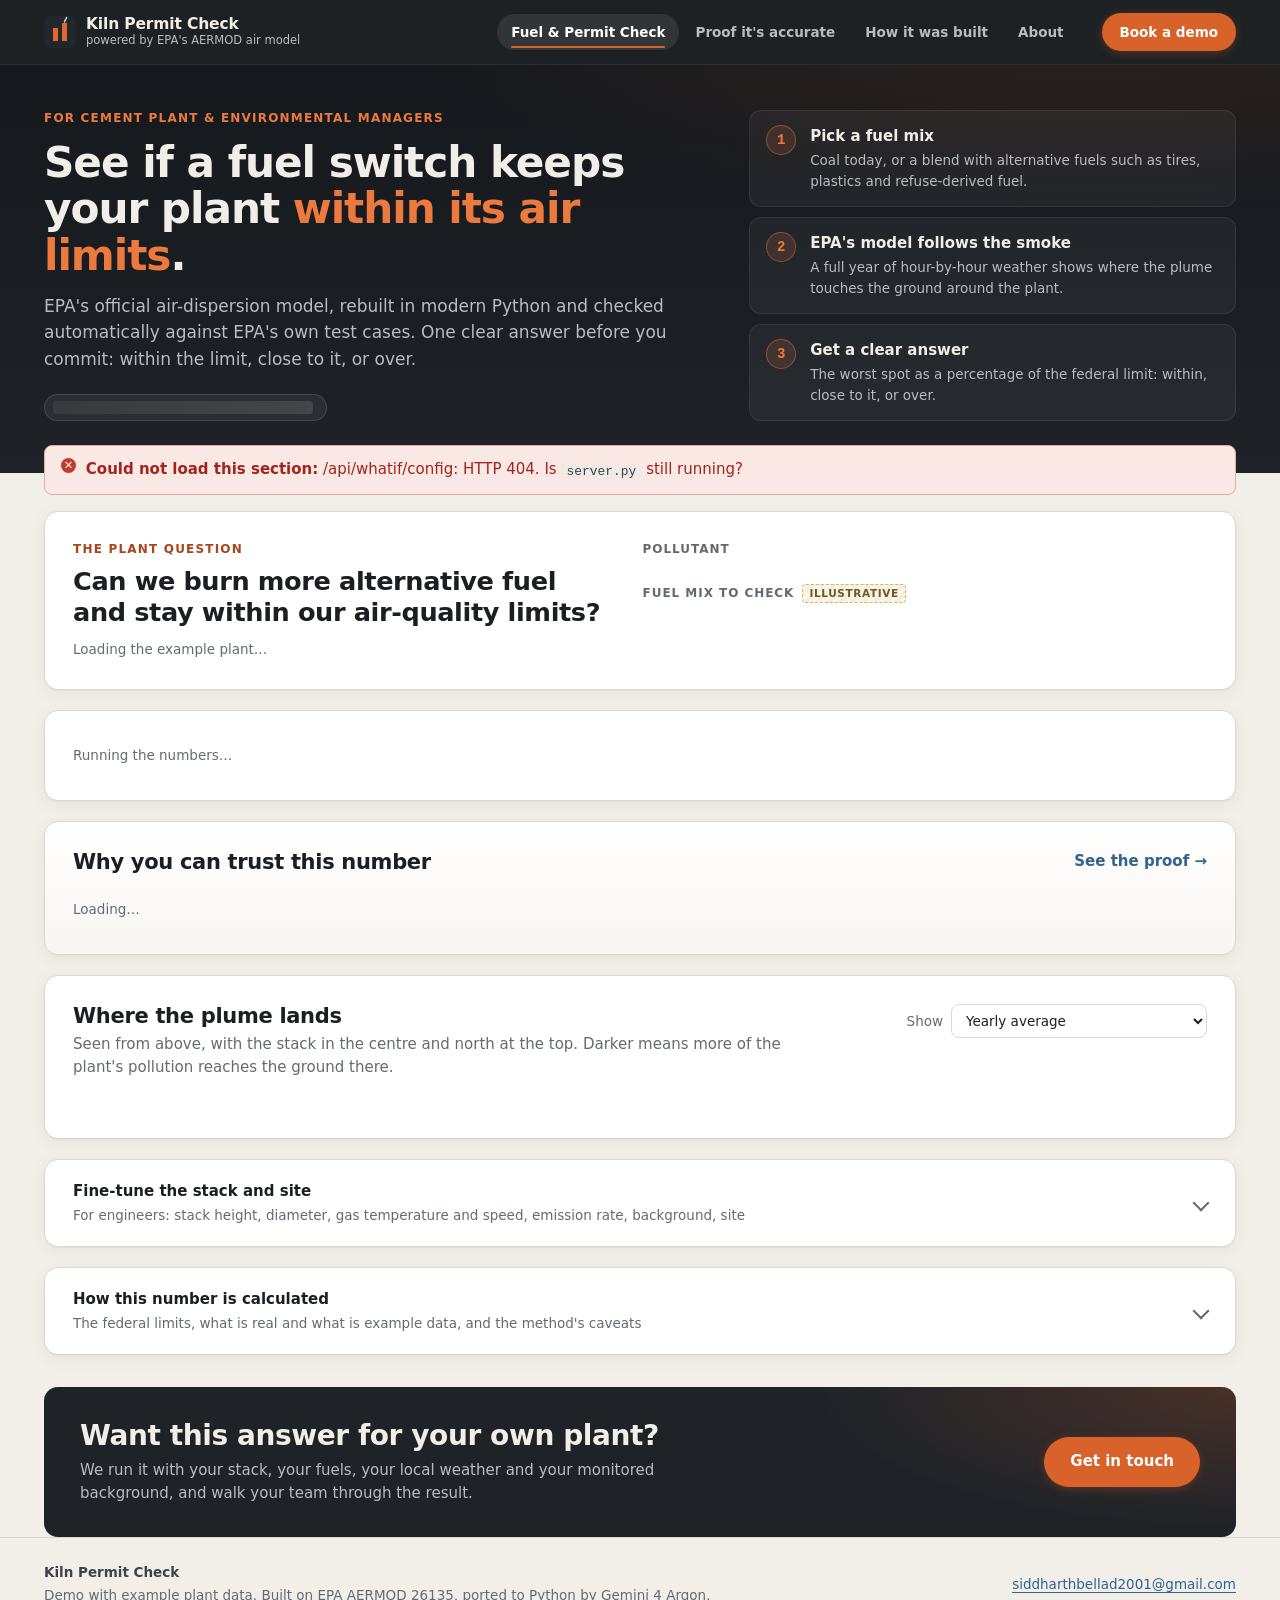
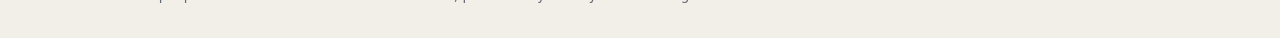
==== commit e93c7824: "feat(ui): plain-English redesign for plant and environmental managers Lead with the plant question a" ====
--- a/ui/index.html
+++ b/ui/index.html
@@ -3,190 +3,271 @@
 <head>
 <meta charset="UTF-8">
 <meta name="viewport" content="width=device-width, initial-scale=1.0">
-<title>Kiln permit check · AERMOD in Python, ported by Gemini 4 Argon and verified on EPA's test cases</title>
-<link rel="icon" href="data:image/svg+xml,%3Csvg xmlns='http://www.w3.org/2000/svg' viewBox='0 0 32 32'%3E%3Crect width='32' height='32' rx='6' fill='%232b3138'/%3E%3Cpath d='M6 22c6-10 14-12 20-12' stroke='%23a9bccf' stroke-width='3' fill='none' stroke-linecap='round'/%3E%3C/svg%3E">
+<meta name="description" content="Will a fuel switch keep your cement plant within its air-quality limits? EPA's AERMOD air model, rebuilt in Python and checked against EPA's own test cases.">
+<meta name="theme-color" content="#16191d">
+<title>Kiln Permit Check · Can we burn more alternative fuel and stay within the limits?</title>
+<link rel="icon" href="data:image/svg+xml,%3Csvg xmlns='http://www.w3.org/2000/svg' viewBox='0 0 32 32'%3E%3Crect width='32' height='32' rx='7' fill='%2316191d'/%3E%3Cpath d='M9 25V12h5v13M18 25V7h5v18' fill='%23e06a2c'/%3E%3Cpath d='M20.5 6c0-2 2-2.5 2-4.5' stroke='%23c9ced4' stroke-width='1.6' fill='none' stroke-linecap='round'/%3E%3C/svg%3E">
+<link rel="preload" href="fonts/inter-latin-var.woff2" as="font" type="font/woff2" crossorigin>
 <link rel="stylesheet" href="app.css">
 </head>
 <body>
-<header class="top">
-    <div class="wrap">
-        <div>
-            <div class="eyebrow">EPA AERMOD 26135 · Fortran <span aria-hidden="true">→</span> Python · ported by Gemini 4 Argon</div>
-            <h1>Kiln permit check <span class="arrow">·</span> AERMOD in Python</h1>
-            <p class="tagline">Will a fuel or stack change keep the plant inside the air-quality standards?
-                <span class="sub">Answered with EPA's regulatory dispersion model, ported from Fortran with zero hand edits and checked against EPA's own test cases.</span></p>
-        </div>
-        <div class="chips" id="chips" aria-live="polite">
-            <span class="chip"><span class="ic prog" aria-hidden="true">…</span>Loading status…</span>
-        </div>
+<a class="skip" href="#main">Skip to content</a>
+
+<header class="site">
+    <div class="wrap bar">
+        <a class="brand" href="#whatif" data-go="whatif" aria-label="Kiln Permit Check, home">
+            <svg viewBox="0 0 32 32" aria-hidden="true"><rect width="32" height="32" rx="7" fill="#22272d"/><path d="M9 25V12h5v13M18 25V7h5v18" fill="#e06a2c"/><path d="M20.5 6c0-2 2-2.5 2-4.5" stroke="#c9ced4" stroke-width="1.6" fill="none" stroke-linecap="round"/></svg>
+            <span><b>Kiln Permit Check</b><small>powered by EPA's AERMOD air model</small></span>
+        </a>
+        <nav class="nav" aria-label="Sections">
+            <a href="#whatif" data-go="whatif">Fuel &amp; Permit Check</a>
+            <a href="#proof" data-go="proof">Proof it's accurate</a>
+            <a href="#port" data-go="port">How it was built</a>
+            <a href="#about" data-go="about">About</a>
+        </nav>
+        <a class="btn btn-accent" data-contact href="mailto:siddharthbellad2001@gmail.com">Book a demo</a>
     </div>
 </header>
 
-<section class="pipeline" aria-label="How it works">
-    <div class="wrap">
-        <div class="pipeline-title">How the model was built and checked</div>
-        <ol class="steps" id="steps">
-            <li><button class="step" data-go="port"><span class="n"><span class="ic neutral" aria-hidden="true">1</span>Input</span><span class="t">AERMOD Fortran</span><span class="v"><span class="skeleton" style="display:block;width:80%"></span></span></button></li>
-            <li><button class="step" data-go="port"><span class="n"><span class="ic neutral" aria-hidden="true">2</span>Translate</span><span class="t">Gemini 4 Argon</span><span class="v"><span class="skeleton" style="display:block;width:80%"></span></span></button></li>
-            <li><button class="step" data-go="proof"><span class="n"><span class="ic neutral" aria-hidden="true">3</span>Output</span><span class="t">Python model</span><span class="v"><span class="skeleton" style="display:block;width:80%"></span></span></button></li>
-            <li><button class="step" data-go="proof"><span class="n"><span class="ic neutral" aria-hidden="true">4</span>Verify</span><span class="t">EPA test cases</span><span class="v"><span class="skeleton" style="display:block;width:80%"></span></span></button></li>
-            <li><button class="step" data-go="decision"><span class="n"><span class="ic neutral" aria-hidden="true">5</span>Decide</span><span class="t">Certified?</span><span class="v"><span class="skeleton" style="display:block;width:80%"></span></span></button></li>
+<div id="demo-banner"></div>
+
+<section class="hero" aria-labelledby="hero-title">
+    <div class="wrap hero-grid">
+        <div class="hero-copy">
+            <p class="eyebrow">For cement plant &amp; environmental managers</p>
+            <h1 id="hero-title">See if a fuel switch keeps your plant <span class="accent">within its air limits</span>.</h1>
+            <p class="lede">EPA's official air-dispersion model, rebuilt in modern Python and checked automatically against EPA's own test cases.
+                One clear answer before you commit: within the limit, close to it, or over.</p>
+            <ul class="trust-pills" id="trust-pills" aria-live="polite"><li class="pill"><span class="skeleton"></span></li></ul>
+        </div>
+        <ol class="how" aria-label="How it works">
+            <li><span class="num">1</span><div><b>Pick a fuel mix</b><span>Coal today, or a blend with alternative fuels such as tires, plastics and refuse-derived fuel.</span></div></li>
+            <li><span class="num">2</span><div><b>EPA's model follows the smoke</b><span>A full year of hour-by-hour weather shows where the plume touches the ground around the plant.</span></div></li>
+            <li><span class="num">3</span><div><b>Get a clear answer</b><span>The worst spot as a percentage of the federal limit: within, close to it, or over.</span></div></li>
         </ol>
     </div>
 </section>
 
-<main class="wrap">
-    <nav class="tabs" role="tablist">
-        <button role="tab" data-screen="whatif" aria-selected="true">Fuel &amp; stack check <span class="sub">cement kiln what-if</span></button>
-        <button role="tab" data-screen="proof" aria-selected="false">Model verification <span class="sub">against EPA test cases</span></button>
-        <button role="tab" data-screen="decision" aria-selected="false">Certification <span class="sub">can the model be used?</span></button>
-        <button role="tab" data-screen="port" aria-selected="false">How it was built <span class="sub">Argon runs and cost</span></button>
-    </nav>
-
-    <!-- Fuel & stack check -->
-    <section id="whatif" class="screen active" role="tabpanel">
-        <div class="panel wi-intro">
-            <div>
-                <h2 id="wi-title">Fuel &amp; stack check</h2>
-                <p id="wi-story" style="margin-top:6px;color:var(--ink-2)"><span class="loading">Loading scenario config…</span></p>
-            </div>
-            <div class="sources" id="wi-sources"></div>
-        </div>
-        <div class="wi-layout">
-            <div class="panel wi-controls" id="wi-controls">
-                <h2>Plant inputs</h2>
-                <label>Pollutant<select id="wi-pollutant"></select></label>
-                <label>Fuel mix <span class="tag">illustrative</span><select id="wi-fuel"></select></label>
-                <p class="hint">A fuel mix sets the emission rate and exit gas temperature below.</p>
-                <label>Emission rate <span class="tag">illustrative</span> <span class="val" id="wi-emission-v"></span><input type="range" id="wi-emission" step="0.5"></label>
-                <label>Stack height <span class="val" id="wi-height-v"></span><input type="range" id="wi-height"></label>
-                <label>Stack diameter <span class="val" id="wi-diameter-v"></span><input type="range" id="wi-diameter"></label>
-                <label>Exit gas temperature <span class="val" id="wi-temperature-v"></span><input type="range" id="wi-temperature"></label>
-                <label>Exit gas velocity <span class="val" id="wi-velocity-v"></span><input type="range" id="wi-velocity"></label>
-                <fieldset>
-                    <legend>Background already in the air <span class="tag">illustrative</span></legend>
-                    <label>1-hour, µg/m³<input type="number" id="wi-bg1" min="0" step="1"></label>
-                    <label>Annual, µg/m³<input type="number" id="wi-bgA" min="0" step="1"></label>
+<main id="main" class="wrap">
+
+    <!-- Fuel & Permit Check -->
+    <section id="sec-whatif" data-screen="whatif" class="screen active" aria-labelledby="wi-question">
+        <div class="card question">
+            <div class="q-text">
+                <p class="eyebrow">The plant question</p>
+                <h2 id="wi-question">Can we burn more alternative fuel and stay within our air-quality limits?</h2>
+                <p class="muted" id="wi-plant"><span class="loading">Loading the example plant…</span></p>
+            </div>
+            <div class="q-controls">
+                <fieldset class="seg" id="wi-pollutant">
+                    <legend>Pollutant</legend>
                 </fieldset>
-                <fieldset>
-                    <legend>Site conditions (scope check)</legend>
-                    <label class="check"><input type="checkbox" id="wi-bldg"> Building near the stack</label>
-                    <div id="wi-bldg-box" style="display:none">
-                        <label>Building height <span class="val" id="wi-bh-v"></span><input type="range" id="wi-bh" min="5" max="80" step="1" value="30"></label>
-                        <label>Building width <span class="val" id="wi-bw-v"></span><input type="range" id="wi-bw" min="5" max="150" step="1" value="40"></label>
-                        <label>Distance from stack <span class="val" id="wi-bd-v"></span><input type="range" id="wi-bd" min="10" max="1000" step="10" value="100"></label>
-                    </div>
-                    <label class="check"><input type="checkbox" id="wi-urban"> Urban site</label>
-                    <label class="check"><input type="checkbox" id="wi-terrain"> Hills or complex terrain nearby</label>
+                <fieldset class="fuels" id="wi-fuel">
+                    <legend>Fuel mix to check <span class="tag" data-tip="Illustrative: the emission changes for each fuel mix are example values, not data from a real plant.">Illustrative</span></legend>
                 </fieldset>
             </div>
-            <div>
-                <div class="panel">
-                    <div class="panel-head"><h2>Verdict against the NAAQS</h2><p id="wi-verdict-sub">Design value at the worst receptor, kiln plus background</p></div>
-                    <div class="verdicts" id="wi-verdicts"><div class="loading">Computing…</div></div>
-                    <div class="key" id="wi-key"></div>
-                    <p class="note-argon" id="wi-argon"></p>
+        </div>
+
+        <div id="wi-answer" class="answer-wrap" aria-live="polite"><div class="card"><div class="loading">Running the numbers…</div></div></div>
+
+        <section class="trust card" aria-labelledby="trust-title">
+            <div class="section-head">
+                <h2 id="trust-title">Why you can trust this number</h2>
+                <a class="link-more" href="#proof" data-go="proof">See the proof <span aria-hidden="true">→</span></a>
+            </div>
+            <div class="trust-grid" id="trust-grid"><div class="loading">Loading…</div></div>
+        </section>
+
+        <section class="card" aria-labelledby="maps-title">
+            <div class="section-head">
+                <div><h2 id="maps-title">Where the plume lands</h2>
+                    <p class="muted">Seen from above, with the stack in the centre and north at the top. Darker means more of the plant's pollution reaches the ground there.</p></div>
+                <label class="select-label">Show <select id="wi-metric">
+                    <option value="annual" selected>Yearly average</option>
+                    <option value="one_hour">Worst hours (1-hour limit basis)</option>
+                    <option value="max_1h">Single worst hour</option>
+                </select></label>
+            </div>
+            <div class="maps" id="wi-maps"></div>
+            <div class="map-note" id="wi-map-note"></div>
+        </section>
+
+        <details class="card fold" id="wi-advanced">
+            <summary><span><b>Fine-tune the stack and site</b><small>For engineers: stack height, diameter, gas temperature and speed, emission rate, background, site</small></span></summary>
+            <div class="fold-body">
+                <div id="wi-advanced-note"></div>
+                <div class="adv-grid" id="wi-controls">
+                    <label>Emission rate <span class="tag">Illustrative</span> <span class="val" id="wi-emission-v"></span><input type="range" id="wi-emission" step="0.5"></label>
+                    <label><span data-term="stack">Stack</span> height <span class="val" id="wi-height-v"></span><input type="range" id="wi-height"></label>
+                    <label>Stack diameter <span class="val" id="wi-diameter-v"></span><input type="range" id="wi-diameter"></label>
+                    <label>Exit gas temperature <span class="val" id="wi-temperature-v"></span><input type="range" id="wi-temperature"></label>
+                    <label>Exit gas speed <span class="val" id="wi-velocity-v"></span><input type="range" id="wi-velocity"></label>
+                    <fieldset>
+                        <legend>Pollution already in the air <span data-term="background"></span> <span class="tag">Illustrative</span></legend>
+                        <label>1-hour, µg/m³<input type="number" id="wi-bg1" min="0" step="1"></label>
+                        <label>Yearly average, µg/m³<input type="number" id="wi-bgA" min="0" step="1"></label>
+                    </fieldset>
+                    <fieldset>
+                        <legend>Site (outside this demo's scope)</legend>
+                        <label class="check"><input type="checkbox" id="wi-bldg"> Building near the stack <span data-term="downwash"></span></label>
+                        <div id="wi-bldg-box" hidden>
+                            <label>Building height <span class="val" id="wi-bh-v"></span><input type="range" id="wi-bh" min="5" max="80" step="1" value="30"></label>
+                            <label>Building width <span class="val" id="wi-bw-v"></span><input type="range" id="wi-bw" min="5" max="150" step="1" value="40"></label>
+                            <label>Distance from stack <span class="val" id="wi-bd-v"></span><input type="range" id="wi-bd" min="10" max="1000" step="10" value="100"></label>
+                        </div>
+                        <label class="check"><input type="checkbox" id="wi-urban"> Urban site</label>
+                        <label class="check"><input type="checkbox" id="wi-terrain"> Hills or complex terrain nearby</label>
+                    </fieldset>
                 </div>
-                <div class="panel">
-                    <div class="panel-head"><h2>Where the plume lands</h2>
-                        <label class="muted small">Show <select id="wi-metric" style="font:inherit;padding:3px 6px;border:1px solid var(--line);border-radius:4px">
-                            <option value="annual" selected>annual mean</option>
-                            <option value="one_hour">1-hour design value</option>
-                            <option value="max_1h">highest single hour</option>
-                        </select></label>
-                    </div>
-                    <div class="maps" id="wi-maps"></div>
-                    <div class="muted small" id="wi-map-note" style="margin-top:8px"></div>
+            </div>
+        </details>
+
+        <details class="card fold">
+            <summary><span><b>How this number is calculated</b><small>The federal limits, what is real and what is example data, and the method's caveats</small></span></summary>
+            <div class="fold-body">
+                <div class="sources" id="wi-sources"></div>
+                <div class="prose small" id="wi-standards"></div>
+                <p class="prose small" id="wi-argon"></p>
+            </div>
+        </details>
+
+        <div class="cta-band">
+            <div><h2>Want this answer for your own plant?</h2>
+                <p>We run it with your stack, your fuels, your local weather and your monitored background, and walk your team through the result.</p></div>
+            <a class="btn btn-accent btn-lg" data-contact href="mailto:siddharthbellad2001@gmail.com">Get in touch</a>
+        </div>
+    </section>
+
+    <!-- Proof it's accurate -->
+    <section id="sec-proof" data-screen="proof" class="screen" aria-labelledby="proof-title">
+        <div class="page-head">
+            <p class="eyebrow">Proof it's accurate</p>
+            <h2 id="proof-title" class="display">Matches EPA's official model on its own test cases</h2>
+            <p class="lede-dark">A number is only useful if it is the number a regulator would get. So every EPA test case is run through both
+                EPA's original AERMOD and this Python version, and compared hour by hour at every location around the source.</p>
+        </div>
+        <div id="cert-card" class="card"><div class="loading">Checking every criterion…</div></div>
+        <div class="kpis" id="proof-kpis"></div>
+        <section class="card" aria-labelledby="steps-title">
+            <h2 id="steps-title">How we check, in plain English</h2>
+            <ol class="steps3" id="check-steps"></ol>
+        </section>
+        <section class="card" aria-labelledby="cases-title">
+            <div class="section-head"><div><h2 id="cases-title">Every EPA test case</h2><p class="muted" id="cases-sub"></p></div></div>
+            <div class="case-list" id="case-list"><div class="loading">Loading…</div></div>
+        </section>
+        <h2 class="eng-title">For engineers <span>The full record: every rule, score, fingerprint and file trace</span></h2>
+        <details class="card fold">
+            <summary><span><b>Scores by test case</b><small>Best-fit slopes, hour-by-hour agreement, design values at every receptor</small></span></summary>
+            <div class="fold-body">
+                <p class="muted small" id="score-source"></p>
+                <div id="case-groups"></div>
+                <h3 class="sub-h">Best-fit slope by case <span class="muted">(1 means identical output)</span></h3>
+                <div id="slope-chart"></div>
+            </div>
+        </details>
+        <details class="card fold">
+            <summary><span><b>What "pass" means</b><small>The EPA rule and the strict rule, with thresholds read from the locked scoring script</small></span></summary>
+            <div class="fold-body"><div class="rules" id="rules"></div></div>
+        </details>
+        <details class="card fold">
+            <summary><span><b>Certification criteria</b><small>All must hold; recomputed from the files, nothing stored</small></span></summary>
+            <div class="fold-body"><ul class="criteria" id="criteria"></ul><div class="prose small" id="scope-note"></div></div>
+        </details>
+        <details class="card fold">
+            <summary><span><b>Locked scoring script</b><small>harness/compare.py against its pinned sha256 fingerprint</small></span></summary>
+            <div class="fold-body"><div class="hash-row" id="frozen"></div></div>
+        </details>
+        <details class="card fold">
+            <summary><span><b>File-by-file trace to the AI requests</b><small>Provenance: every model file traces to the saved Argon reply that wrote it</small></span></summary>
+            <div class="fold-body"><p id="prov-status"></p><div id="prov-table"></div></div>
+        </details>
+    </section>
+
+    <!-- How it was built -->
+    <section id="sec-port" data-screen="port" class="screen" aria-labelledby="port-title">
+        <div class="page-head">
+            <p class="eyebrow">How it was built</p>
+            <h2 id="port-title" class="display">An AI translated EPA's model line by line. Nobody edited its code by hand.</h2>
+            <p class="lede-dark">EPA publishes AERMOD as Fortran, a scientific programming language from the 1950s that few teams can maintain
+                or plug into modern software. Google's Gemini 4 Argon AI model read the source and wrote the Python version. People built the checks;
+                an automatic trace proves no one touched the model code itself.</p>
+        </div>
+        <div class="kpis" id="built-kpis"><div class="kpi"><div class="loading">Loading…</div></div></div>
+        <section class="card" aria-labelledby="journey-title">
+            <h2 id="journey-title">From EPA's Fortran to a verified Python model</h2>
+            <ol class="timeline" id="timeline"></ol>
+        </section>
+        <h2 class="eng-title">For engineers <span>Every AI request, token and dollar, read from the saved run records</span></h2>
+        <details class="card fold">
+            <summary><span><b>AI usage and cost</b><small>Requests, tokens billed, output and thinking tokens, total spend</small></span></summary>
+            <div class="fold-body">
+                <div class="kpis kpis-sm" id="spend"></div>
+                <div class="cols-port">
+                    <div><h3 class="sub-h">Fortran in scope <span class="muted" id="token-method"></span></h3><div id="token-table"></div>
+                        <p class="muted small" id="token-note"></p></div>
+                    <div><h3 class="sub-h">Where the tokens went <span class="muted">per Argon request</span></h3><div id="token-chart"></div></div>
                 </div>
-                <div class="panel standards">
-                    <details class="tech panel-details">
-                        <summary>Standards, method and caveats <span class="muted">how the design value and % of standard are computed</span></summary>
-                        <div class="body muted small" id="wi-standards"></div>
-                    </details>
-                </div>
-            </div>
-        </div>
-    </section>
-
-    <!-- Model verification -->
-    <section id="proof" class="screen" role="tabpanel">
-        <p class="lede"><b>Can the Python model be trusted with a permit question?</b> Each EPA test case is run through the Python model
-            and through the original Fortran AERMOD. A case passes only if the Python model gives the same concentrations and the same
-            regulatory design value at every receptor. The scoring script is frozen (its fingerprint is pinned), so the bar cannot move after the results are in.</p>
-        <div class="kpis" id="rates"><div class="kpi"><div class="loading">Loading scores…</div></div></div>
-        <div class="panel">
-            <div class="panel-head"><h2>Results by test case</h2><p id="score-source"></p></div>
-            <div id="case-groups"><div class="loading">Loading…</div></div>
-        </div>
-        <div class="panel">
-            <div class="panel-head"><h2>What "pass" means</h2><p id="rules-source"></p></div>
-            <div class="rules" id="rules"><div class="loading">Loading…</div></div>
-        </div>
-        <div class="panel">
-            <details class="tech panel-details">
-                <summary>Technical detail: best-fit slope by case <span class="muted">a slope of 1 means identical output</span></summary>
-                <div class="body" id="slope-chart"><div class="loading">Loading…</div></div>
-            </details>
-        </div>
-        <div class="panel">
-            <div class="panel-head"><h2>Frozen scoring script</h2><p>harness/compare.py against the fingerprint approved in harness/compare.sha256</p></div>
-            <div class="hash-row" id="frozen"><div class="loading">Loading…</div></div>
-        </div>
-        <div class="panel">
-            <div class="panel-head"><h2>Provenance: every model file traces to the Argon request that wrote it</h2></div>
-            <p id="prov-status"><span class="loading">Tracing files…</span></p>
-            <details class="tech"><summary>File-by-file trace</summary><div class="body" id="prov-table"></div></details>
-        </div>
-    </section>
-
-    <!-- Certification -->
-    <section id="decision" class="screen" role="tabpanel">
-        <p class="lede">Certification is recomputed on every page load from the test scores, the scoring script, the current Python model
-            and its provenance. Nothing is stored, so editing any of them by hand revokes it immediately.</p>
-        <div id="verdict" class="verdict"><div class="loading">Checking every criterion…</div></div>
-        <div class="panel" style="margin-top:16px">
-            <div class="panel-head"><h2>Criteria</h2><p>All must hold. Technical detail on the right.</p></div>
-            <ul class="criteria" id="criteria"></ul>
-        </div>
-        <div class="panel" id="scope-note"></div>
-    </section>
-
-    <!-- Port -->
-    <section id="port" class="screen" role="tabpanel">
-        <p class="lede">For the engineers: Gemini 4 Argon read the in-scope AERMOD Fortran in one full-context request and wrote the whole Python package.
-            An automated repair loop then fixed divergences against the reference build. Every request is recorded under
-            <code>agent/runs/</code>; the numbers below are read from those records and <code>results/</code>.</p>
-        <div class="kpis" id="spend"><div class="kpi"><div class="loading">Loading Argon runs…</div></div></div>
-        <div class="cols-port">
-            <div class="panel">
-                <div class="panel-head"><h2>Fortran in scope</h2><p id="token-method"></p></div>
-                <div id="token-table"><div class="loading">Loading…</div></div>
-                <p class="muted small" id="token-note" style="margin-top:10px"></p>
-            </div>
-            <div class="panel">
-                <div class="panel-head"><h2>Where the tokens went</h2><p>per Argon interaction, from the saved replies</p></div>
-                <div id="token-chart"><div class="loading">Loading…</div></div>
-            </div>
-        </div>
-        <div class="panel">
-            <div class="panel-head"><h2>Argon runs <code>agent/runs/</code></h2><p>Click a run for its interactions, files written and repair decisions.</p></div>
-            <div id="runs"><div class="loading">Loading…</div></div>
-            <p class="muted xsmall" id="prices" style="margin-top:8px"></p>
-            <div id="run-detail"></div>
-        </div>
-        <div class="panel">
-            <div class="panel-head"><h2>Port history <code>port/aermod_py</code></h2><p>Every commit that touched the generated package.</p></div>
-            <div id="commits"><div class="loading">Loading…</div></div>
-        </div>
+            </div>
+        </details>
+        <details class="card fold">
+            <summary><span><b>Every Argon run</b><small>agent/runs/: click a run for its requests, files written and repair decisions</small></span></summary>
+            <div class="fold-body"><div id="runs"></div><p class="muted xsmall" id="prices"></p><div id="run-detail"></div></div>
+        </details>
+        <details class="card fold">
+            <summary><span><b>Model code history</b><small>Every commit that touched port/aermod_py</small></span></summary>
+            <div class="fold-body"><div id="commits"></div></div>
+        </details>
+    </section>
+
+    <!-- About -->
+    <section id="sec-about" data-screen="about" class="screen" aria-labelledby="about-title">
+        <div class="page-head">
+            <p class="eyebrow">About</p>
+            <h2 id="about-title" class="display">Air-permit answers for heavy industry, without the black box</h2>
+            <p class="lede-dark">AERMOD is the model the US EPA requires for estimating how pollution from industrial stacks spreads downwind.
+                A permit application for a new or modified plant runs it over years of weather and compares the result with the federal air-quality limits.
+                This project makes that model fast, modern and auditable, starting with the questions cement plants ask.</p>
+        </div>
+        <section aria-labelledby="who-title">
+            <h2 id="who-title" class="h-plain">Who it is for</h2>
+            <div class="personas">
+                <div class="card persona"><span class="p-ic"><svg viewBox="0 0 24 24" aria-hidden="true"><path d="M3 21V10l5 3V10l5 3V5h4v16z" fill="none" stroke="currentColor" stroke-width="1.8" stroke-linejoin="round"/><path d="M15 2.5c0-1 1-1.5 1-2.5" stroke="currentColor" stroke-width="1.5" fill="none" stroke-linecap="round"/></svg></span><h3>Plant manager</h3>
+                    <p class="q">"Can we burn more alternative fuel without putting the permit at risk?"</p>
+                    <p>A yes, a no, or a close call, with the margin, in one screen.</p></div>
+                <div class="card persona"><span class="p-ic"><svg viewBox="0 0 24 24" aria-hidden="true"><path d="M9 4h6v2H9zM7 5H5v16h14V5h-2" fill="none" stroke="currentColor" stroke-width="1.8" stroke-linejoin="round"/><path d="M8.5 13l2.5 2.5 4.5-5" fill="none" stroke="currentColor" stroke-width="1.8" stroke-linecap="round" stroke-linejoin="round"/></svg></span><h3>Environmental manager</h3>
+                    <p class="q">"How close are we to the limit, and will this hold up with the regulator?"</p>
+                    <p>The % of each federal limit, the worst spot around the plant, and proof the model is EPA's own.</p></div>
+                <div class="card persona"><span class="p-ic"><svg viewBox="0 0 24 24" aria-hidden="true"><circle cx="10.5" cy="10.5" r="6" fill="none" stroke="currentColor" stroke-width="1.8"/><path d="M15 15l5.5 5.5" stroke="currentColor" stroke-width="2" stroke-linecap="round"/><path d="M8 10.5h5M10.5 8v5" stroke="currentColor" stroke-width="1.5" stroke-linecap="round"/></svg></span><h3>Air-quality consultant</h3>
+                    <p class="q">"Is this really AERMOD, to the digit, and can I audit it?"</p>
+                    <p>Per-case scores, locked scoring rules, fingerprints and a file-by-file trace, all open.</p></div>
+            </div>
+        </section>
+        <div class="about-grid">
+            <section class="card" aria-labelledby="not-title">
+                <h2 id="not-title">What this demo is, and is not</h2>
+                <ul class="checklist" id="about-scope"></ul>
+            </section>
+            <section class="card builder" aria-labelledby="builder-title">
+                <h2 id="builder-title">Who built it</h2>
+                <p>Siddharth Bellad is a chemical and process engineer who has worked at cement, lime and steel plants, where this kind of
+                    modelling decides whether a fuel switch or a new stack goes ahead. The kiln check comes from that work.</p>
+                <p>Want it run on your plant, with your stack, fuels, local weather and monitored background? Get in touch for a walkthrough.</p>
+                <a class="btn btn-accent btn-lg" data-contact href="mailto:siddharthbellad2001@gmail.com">Get in touch</a>
+            </section>
+        </div>
+        <section class="card" aria-labelledby="gloss-title">
+            <h2 id="gloss-title">Plain-English glossary</h2>
+            <dl class="glossary" id="glossary"></dl>
+        </section>
     </section>
 
 </main>
 
-<footer>
-    <div class="wrap">
-        <span>Read-only dashboard: nothing on this page starts a model run or a test. Data from <code>agent/runs/</code>,
-            <code>results/</code>, <code>out/</code>, <code>port/aermod_py/</code> and <code>whatif/cache/</code>.</span>
-        <span id="footer-port"></span>
+<footer class="site-foot">
+    <div class="wrap foot-grid">
+        <div><b>Kiln Permit Check</b><span class="muted">Demo with example plant data. Built on EPA AERMOD 26135, ported to Python by Gemini 4 Argon.</span></div>
+        <div class="foot-meta"><span id="footer-port"></span><a data-contact href="mailto:siddharthbellad2001@gmail.com">siddharthbellad2001@gmail.com</a></div>
     </div>
 </footer>
 <div id="tooltip" role="tooltip"></div>
--- a/ui/app.css
+++ b/ui/app.css
@@ -1,315 +1,504 @@
-/* Design tokens, in the spirit of ISA-101 high-performance HMI: neutral greys for structure,
-   one steel blue for things you can click, and saturated colour only for status
-   (green within limit, amber near limit, red exceeds), always paired with an icon or label. */
+/* Kiln Permit Check. Warm limestone surfaces under a graphite control-room header; one kiln-orange
+   accent for calls to action only; steel blue for things you can click. In the spirit of ISA-101,
+   saturated green / amber / red are reserved for status and always come with an icon and a word. */
+
+@font-face {
+    font-family: "Inter";
+    src: url("fonts/inter-latin-var.woff2") format("woff2-variations"), url("fonts/inter-latin-var.woff2") format("woff2");
+    font-weight: 100 900; font-style: normal; font-display: swap;
+}
+@font-face {
+    font-family: "IBM Plex Mono";
+    src: url("fonts/plex-mono-400.woff2") format("woff2");
+    font-weight: 400; font-style: normal; font-display: swap;
+}
+@font-face {
+    font-family: "IBM Plex Mono";
+    src: url("fonts/plex-mono-500.woff2") format("woff2");
+    font-weight: 500 700; font-style: normal; font-display: swap;
+}
+
 :root {
-    --canvas: #e6e8eb;
+    --canvas: #f2efe9;          /* limestone */
     --surface: #ffffff;
-    --surface-2: #f4f5f7;
-    --line: #c9ced5;
-    --line-2: #e3e6ea;
-    --ink: #1c2127;
-    --ink-2: #3f4650;
-    --muted: #59606b;
-    --header: #2b3138;
-    --header-2: #3a414a;
-    --header-ink: #e9ecef;
-    --header-muted: #b7bec7;
-
-    --accent: #2f5f8a;          /* steel blue: links, tabs, sliders, focus */
-    --accent-50: #e8eef4;
-    --accent-line: #a9bccf;
-
-    --ok: #1d6b35;   --ok-fill: #2e7d45;  --ok-50: #e6f2e9;  --ok-line: #9fcaac;
-    --warn: #7a4a00; --warn-fill: #c88a12; --warn-50: #fbf1dc; --warn-line: #e2c27e;
-    --bad: #a3221a;  --bad-fill: #c0392b;  --bad-50: #f9e7e5;  --bad-line: #e2aaa4;
-    --prog: #4d5560; --prog-50: #eceef1;  --prog-line: #c3c8cf;
-    --bg-fill: #a7adb5;
-
-    --fs-xs: 12px; --fs-sm: 13px; --fs-md: 14px; --fs-lg: 16px;
-    --fs-xl: 20px; --fs-2xl: 26px; --fs-3xl: 34px;
-    --s1: 4px; --s2: 8px; --s3: 12px; --s4: 16px; --s5: 24px; --s6: 32px;
-    --radius: 4px;
-    --font: system-ui, -apple-system, "Segoe UI", Roboto, "Helvetica Neue", Arial, "Noto Sans", "Liberation Sans", sans-serif;
-    --mono: ui-monospace, "SFMono-Regular", Menlo, Consolas, "Liberation Mono", monospace;
+    --surface-2: #f8f6f2;
+    --surface-3: #efebe4;
+    --line: #ddd7cc;
+    --line-2: #ebe6dd;
+    --ink: #1b1f23;
+    --ink-2: #3d434a;
+    --muted: #646a71;
+
+    --graphite: #15181c;
+    --graphite-2: #1f2328;
+    --graphite-3: #2b3036;
+    --on-dark: #f1eee8;
+    --on-dark-2: #b9bcc0;
+
+    --accent: #d9622b;          /* kiln orange: calls to action and brand only */
+    --accent-hi: #ec7a3f;
+    --accent-ink: #a8461a;
+    --steel: #2f6390;           /* steel blue: links, controls, selection, focus */
+    --steel-hi: #3d78aa;
+    --steel-50: #e9f0f6;
+    --steel-line: #a9c0d5;
+
+    --ok: #1c6a37;   --ok-fill: #2a8049;  --ok-50: #e7f3ea;  --ok-line: #9ccbab;
+    --warn: #7a4c00; --warn-fill: #d2950f; --warn-50: #fcf3df; --warn-line: #e5c47a;
+    --bad: #a1251c;  --bad-fill: #c23a2c;  --bad-50: #fae8e5; --bad-line: #e3aaa3;
+    --prog: #5a6068; --prog-50: #eeece8;  --prog-line: #c9c5bd;
+    --bg-fill: #b3ada3;
+
+    --fs-xs: 12px; --fs-sm: 13.5px; --fs-md: 15px; --fs-lg: 17px; --fs-xl: 21px; --fs-2xl: 28px; --fs-3xl: 40px;
+    --s1: 4px; --s2: 8px; --s3: 12px; --s4: 16px; --s5: 24px; --s6: 32px; --s7: 48px;
+    --radius: 14px; --radius-sm: 8px;
+    --shadow: 0 1px 2px rgba(27, 31, 35, .05), 0 4px 18px rgba(27, 31, 35, .05);
+    --font: "Inter", system-ui, -apple-system, "Segoe UI", Roboto, "Helvetica Neue", Arial, sans-serif;
+    --mono: "IBM Plex Mono", ui-monospace, "SFMono-Regular", Menlo, Consolas, monospace;
 }
 
 * { box-sizing: border-box; margin: 0; padding: 0; }
-html { -webkit-text-size-adjust: 100%; }
-body { font-family: var(--font); font-size: var(--fs-md); line-height: 1.5; background: var(--canvas); color: var(--ink); font-variant-numeric: tabular-nums; }
-a { color: var(--accent); text-decoration: underline; text-underline-offset: 2px; }
-:focus-visible { outline: 2px solid var(--accent); outline-offset: 2px; }
-code, .mono { font-family: var(--mono); font-size: var(--fs-xs); }
-code { background: var(--surface-2); border: 1px solid var(--line-2); padding: 0 4px; border-radius: 3px; color: var(--ink-2); }
+html { -webkit-text-size-adjust: 100%; scroll-padding-top: 80px; }
+body { font-family: var(--font); font-size: var(--fs-md); line-height: 1.55; background: var(--canvas); color: var(--ink);
+    font-feature-settings: "cv11", "ss01"; -webkit-font-smoothing: antialiased; }
+a { color: var(--steel); text-decoration: underline; text-decoration-thickness: 1px; text-underline-offset: 3px; }
+a:hover { color: var(--steel-hi); }
+:focus-visible { outline: 2.5px solid var(--steel-hi); outline-offset: 2px; border-radius: 4px; }
+code, .mono { font-family: var(--mono); font-size: .86em; }
+code { background: var(--surface-3); padding: .05em .4em; border-radius: 4px; color: var(--ink-2); }
 .mono { word-break: break-all; }
 .mono.nowrap { white-space: nowrap; word-break: normal; }
-h2 { font-size: var(--fs-lg); font-weight: 650; }
+h1, h2, h3 { letter-spacing: -.015em; line-height: 1.2; }
+h2 { font-size: var(--fs-xl); font-weight: 680; }
 h3 { font-size: var(--fs-md); font-weight: 650; }
 .muted { color: var(--muted); }
 .small { font-size: var(--fs-sm); }
 .xsmall { font-size: var(--fs-xs); }
-.wrap { width: 100%; max-width: 1400px; margin: 0 auto; padding: 0 var(--s5); }
-@media (min-width: 1800px) { .wrap { max-width: 1640px; } }
+.wrap { width: 100%; max-width: 1240px; margin: 0 auto; padding: 0 var(--s5); }
+@media (min-width: 1700px) { .wrap { max-width: 1440px; } :root { --fs-md: 16px; } }
+.skip { position: absolute; left: -999px; top: 8px; background: var(--surface); padding: 8px 12px; border-radius: 6px; z-index: 50; }
+.skip:focus { left: 8px; }
+[hidden] { display: none !important; }
 
 /* Status icon + label: the one way status is shown anywhere on the page. */
-.ic { display: inline-flex; align-items: center; justify-content: center; width: 1.25em; height: 1.25em; border-radius: 50%; font-size: .78em; font-weight: 800; line-height: 1; flex: none; color: #fff; background: var(--prog); }
+.ic { display: inline-flex; align-items: center; justify-content: center; width: 1.3em; height: 1.3em; border-radius: 50%;
+    font-size: .76em; font-weight: 800; line-height: 1; flex: none; color: #fff; background: var(--prog); font-family: var(--font); }
 .ic.ok { background: var(--ok-fill); }
 .ic.bad { background: var(--bad-fill); }
-.ic.warn { background: var(--warn-fill); color: #1c2127; border-radius: 2px; clip-path: polygon(50% 0, 100% 100%, 0 100%); padding-top: .25em; }
+.ic.warn { background: var(--warn-fill); color: #1b1f23; border-radius: 2px; clip-path: polygon(50% 0, 100% 100%, 0 100%); padding-top: .3em; }
 .ic.prog, .ic.neutral { background: transparent; color: var(--prog); border: 1.5px solid var(--prog); }
-
-/* Header */
-.top { background: var(--header); color: var(--header-ink); border-bottom: 3px solid var(--header-2); }
-.top .wrap { display: flex; justify-content: space-between; align-items: flex-end; gap: var(--s5); padding-top: var(--s5); padding-bottom: var(--s5); flex-wrap: wrap; }
-.eyebrow { font-size: var(--fs-xs); letter-spacing: .08em; text-transform: uppercase; color: var(--header-muted); font-weight: 600; }
-.top h1 { font-size: var(--fs-3xl); font-weight: 700; letter-spacing: -.01em; margin-top: var(--s1); line-height: 1.15; }
-.top h1 .arrow { color: var(--header-muted); font-weight: 400; }
-.tagline { color: var(--header-ink); font-size: var(--fs-lg); margin-top: var(--s2); max-width: 780px; }
-.tagline .sub { display: block; color: var(--header-muted); font-size: var(--fs-md); margin-top: 2px; }
-.chips { display: grid; grid-template-columns: repeat(2, auto); gap: var(--s2); justify-content: end; }
-.chip { display: inline-flex; align-items: center; gap: 7px; font-size: var(--fs-sm); font-weight: 600; padding: 5px 11px; border-radius: 3px; background: var(--header-2); border: 1px solid #4b535d; color: var(--header-ink); white-space: nowrap; }
-.chip .ic.prog, .chip .ic.neutral { color: var(--header-muted); border-color: var(--header-muted); }
-
-/* How it works */
-.pipeline { background: var(--surface); border-bottom: 1px solid var(--line); }
-.pipeline .wrap { padding-top: var(--s3); padding-bottom: var(--s3); }
-.pipeline-title { font-size: var(--fs-xs); text-transform: uppercase; letter-spacing: .08em; color: var(--muted); font-weight: 650; margin-bottom: var(--s2); }
-.steps { display: grid; grid-template-columns: repeat(5, minmax(0, 1fr)); gap: var(--s3); list-style: none; }
-.step { position: relative; display: block; width: 100%; text-align: left; font: inherit; color: inherit; background: var(--surface-2); border: 1px solid var(--line-2); border-radius: var(--radius); padding: var(--s2) var(--s3); cursor: pointer; }
-.step:hover { border-color: var(--accent-line); background: var(--accent-50); }
-.step:not(:last-child)::after { content: "›"; position: absolute; right: -11px; top: 50%; transform: translateY(-55%); color: var(--muted); font-size: 18px; z-index: 1; }
-.step > span { display: block; }
-.step .n { font-size: var(--fs-xs); color: var(--muted); font-weight: 650; display: flex; align-items: center; gap: 6px; }
-.step .t { font-weight: 650; font-size: var(--fs-md); margin-top: 2px; }
-.step .v { font-size: var(--fs-sm); color: var(--ink-2); margin-top: 1px; }
-.step .v b { color: var(--ink); }
-
-/* Tabs */
-.tabs { display: flex; gap: 2px; border-bottom: 1px solid var(--line); margin: var(--s5) 0 var(--s4); flex-wrap: wrap; }
-.tabs button { font: inherit; font-size: var(--fs-md); font-weight: 650; color: var(--ink-2); background: transparent; border: 1px solid transparent; border-bottom: none; border-radius: var(--radius) var(--radius) 0 0; padding: var(--s2) var(--s4); cursor: pointer; margin-bottom: -1px; }
-.tabs button:hover { color: var(--accent); }
-.tabs button[aria-selected="true"] { color: var(--accent); background: var(--surface); border-color: var(--line); box-shadow: inset 0 3px 0 var(--accent); }
-.tabs button .sub { display: block; font-weight: 500; color: var(--muted); font-size: var(--fs-xs); }
-.screen { display: none; padding-bottom: var(--s6); }
-.screen.active { display: block; }
-.lede { color: var(--ink-2); font-size: var(--fs-md); max-width: 920px; margin-bottom: var(--s4); }
-.lede b { color: var(--ink); }
-
-/* Panels and grids */
-.panel { background: var(--surface); border: 1px solid var(--line); border-radius: var(--radius); padding: var(--s5); margin-bottom: var(--s4); }
-.panel-head { display: flex; justify-content: space-between; align-items: baseline; gap: var(--s4); margin-bottom: var(--s3); flex-wrap: wrap; }
-.panel-head p { font-size: var(--fs-sm); color: var(--muted); }
-.panel > p + p { margin-top: var(--s2); }
-.cols-port { display: grid; grid-template-columns: minmax(0, 5fr) minmax(0, 6fr); gap: var(--s4); align-items: start; }
-.kpis { display: grid; grid-template-columns: repeat(auto-fit, minmax(210px, 1fr)); gap: var(--s3); margin-bottom: var(--s4); }
-.kpi { background: var(--surface); border: 1px solid var(--line); border-radius: var(--radius); padding: var(--s3) var(--s4); }
-.kpi .k { font-size: var(--fs-xs); text-transform: uppercase; letter-spacing: .05em; color: var(--muted); font-weight: 650; display: flex; align-items: center; gap: 6px; }
-.kpi .v { font-size: var(--fs-2xl); font-weight: 700; margin-top: 2px; display: flex; align-items: center; gap: var(--s2); }
-.kpi .v .ic { font-size: 18px; }
-.kpi .d { font-size: var(--fs-sm); color: var(--muted); margin-top: 2px; }
-.kpi.ok { border-left: 4px solid var(--ok-fill); }
-.kpi.bad { border-left: 4px solid var(--bad-fill); }
-.kpi.prog { border-left: 4px solid var(--prog-line); }
-
-/* Expandable technical detail */
-details.tech { margin-top: var(--s3); border-top: 1px dashed var(--line); padding-top: var(--s2); }
-details.tech > summary { cursor: pointer; font-size: var(--fs-sm); font-weight: 600; color: var(--accent); list-style: none; display: inline-flex; align-items: center; gap: 6px; }
-details.tech > summary::-webkit-details-marker { display: none; }
-details.tech > summary::before { content: "▸"; font-size: 11px; transition: transform .1s; }
-details.tech[open] > summary::before { transform: rotate(90deg); }
-details.tech > .body { margin-top: var(--s3); }
-details.panel-details > summary { font-size: var(--fs-lg); font-weight: 650; color: var(--ink); }
-details.panel-details { border-top: none; padding-top: 0; margin-top: 0; }
-details.panel-details > summary .muted { font-size: var(--fs-sm); font-weight: 400; margin-left: var(--s2); }
-
-/* Tables */
-.table-wrap { overflow-x: auto; }
+.badge { display: inline-flex; align-items: center; gap: 6px; padding: 2px 10px 2px 6px; border-radius: 999px; font-size: var(--fs-xs);
+    font-weight: 650; border: 1px solid; white-space: nowrap; vertical-align: middle; }
+.badge.ok { color: var(--ok); background: var(--ok-50); border-color: var(--ok-line); }
+.badge.bad { color: var(--bad); background: var(--bad-50); border-color: var(--bad-line); }
+.badge.warn { color: var(--warn); background: var(--warn-50); border-color: var(--warn-line); }
+.badge.prog, .badge.neutral { color: var(--prog); background: var(--prog-50); border-color: var(--prog-line); }
+.tag { display: inline-block; font-size: 10.5px; font-weight: 700; letter-spacing: .06em; text-transform: uppercase; color: #6d5a2a;
+    background: repeating-linear-gradient(-45deg, #fbf6e8, #fbf6e8 4px, #f6efda 4px, #f6efda 8px); border: 1px dashed #cdb67a;
+    padding: 0 6px; border-radius: 4px; line-height: 1.6; vertical-align: middle; cursor: help; }
+.tag-steel { color: var(--steel); background: var(--steel-50); border: 1px solid var(--steel-line); }
+
+/* Tooltips and glossary terms */
+.tip { display: inline-flex; align-items: center; justify-content: center; width: 16px; height: 16px; border-radius: 50%;
+    border: 1.3px solid currentColor; color: var(--muted); font: italic 700 10.5px/1 Georgia, serif; cursor: help; vertical-align: 1px; }
+.tip:hover, .tip:focus-visible { color: var(--steel); }
+.term { border-bottom: 1.5px dotted currentColor; cursor: help; text-decoration: none; }
+.term:hover, .term:focus-visible { color: var(--steel); }
+#tooltip { position: fixed; z-index: 100; max-width: 340px; padding: 10px 12px; border-radius: 8px; background: var(--graphite-2);
+    color: var(--on-dark); font-size: var(--fs-sm); line-height: 1.45; pointer-events: none; opacity: 0; transform: translateY(4px);
+    transition: opacity .12s, transform .12s; box-shadow: 0 8px 28px rgba(0, 0, 0, .25); }
+#tooltip.show { opacity: 1; transform: none; }
+[data-tip] { cursor: help; }
+
+/* Buttons */
+.btn { display: inline-flex; align-items: center; gap: 8px; padding: 9px 18px; border-radius: 999px; font-weight: 650; font-size: var(--fs-sm);
+    text-decoration: none; white-space: nowrap; transition: background .15s, transform .15s, box-shadow .15s; }
+.btn-accent { background: var(--accent); color: #fff; box-shadow: 0 2px 10px rgba(217, 98, 43, .28); }
+.btn-accent:hover { background: var(--accent-hi); color: #fff; transform: translateY(-1px); }
+.btn-lg { padding: 13px 26px; font-size: var(--fs-md); }
+
+/* Header + nav */
+header.site { position: sticky; top: 0; z-index: 20; background: rgba(21, 24, 28, .96); backdrop-filter: blur(8px);
+    border-bottom: 1px solid rgba(255, 255, 255, .06); }
+.bar { display: flex; align-items: center; gap: var(--s5); height: 64px; }
+.brand { display: flex; align-items: center; gap: 10px; color: var(--on-dark); text-decoration: none; flex: none; }
+.brand svg { width: 32px; height: 32px; }
+.brand span { display: flex; flex-direction: column; line-height: 1.15; }
+.brand b { font-size: 15.5px; font-weight: 700; letter-spacing: -.01em; }
+.brand small { font-size: 11.5px; color: var(--on-dark-2); }
+.brand:hover { color: #fff; }
+.nav { display: flex; gap: 2px; margin-left: auto; }
+.nav a { color: var(--on-dark-2); text-decoration: none; font-size: var(--fs-sm); font-weight: 560; padding: 8px 14px; border-radius: 999px;
+    position: relative; transition: color .15s, background .15s; }
+.nav a:hover { color: #fff; background: rgba(255, 255, 255, .06); }
+.nav a[aria-current] { color: #fff; background: rgba(255, 255, 255, .09); }
+.nav a[aria-current]::after { content: ""; position: absolute; left: 14px; right: 14px; bottom: 2px; height: 2px; border-radius: 2px; background: var(--accent); }
+
+.demo-banner { background: #2a2620; color: #efe6d6; font-size: var(--fs-sm); border-bottom: 1px solid rgba(255, 255, 255, .05); }
+.demo-banner .wrap { display: flex; align-items: center; gap: 10px; min-height: 40px; padding-top: 6px; padding-bottom: 6px; flex-wrap: wrap; }
+.demo-banner a { color: #ffc8a6; font-weight: 600; text-decoration: none; margin-left: auto; }
+.demo-banner a:hover { color: #fff; }
+.demo-dot { width: 8px; height: 8px; border-radius: 50%; background: var(--accent-hi); box-shadow: 0 0 0 4px rgba(236, 122, 63, .18); flex: none; }
+
+/* Hero (Fuel & Permit Check only) */
+.hero { background: radial-gradient(1200px 380px at 85% -20%, rgba(217, 98, 43, .16), transparent 60%),
+    linear-gradient(180deg, var(--graphite) 0%, var(--graphite-2) 100%); color: var(--on-dark); padding: 44px 0 52px; overflow: hidden; }
+body:not([data-screen="whatif"]) .hero { display: none; }
+.hero-grid { display: grid; grid-template-columns: minmax(0, 1.35fr) minmax(320px, 1fr); gap: var(--s7); align-items: center; }
+.eyebrow { font-size: 12px; font-weight: 700; letter-spacing: .1em; text-transform: uppercase; color: var(--accent-ink); }
+.hero .eyebrow { color: var(--accent-hi); }
+.hero h1 { font-size: clamp(30px, 3.3vw, 46px); font-weight: 720; letter-spacing: -.025em; margin: 12px 0 14px; line-height: 1.1; }
+.hero h1 .accent { color: var(--accent-hi); }
+.hero .lede { font-size: var(--fs-lg); color: var(--on-dark-2); max-width: 640px; }
+.trust-pills { list-style: none; display: flex; flex-wrap: wrap; gap: 8px; margin-top: 22px; }
+.pill { display: inline-flex; align-items: center; gap: 8px; padding: 6px 13px 6px 8px; border-radius: 999px; font-size: var(--fs-sm);
+    background: rgba(255, 255, 255, .06); border: 1px solid rgba(255, 255, 255, .12); color: var(--on-dark); }
+.pill b { font-weight: 700; }
+.pill.bad { border-color: rgba(227, 120, 108, .6); }
+.pill .skeleton { width: 260px; }
+.how { list-style: none; display: grid; gap: 10px; }
+.how li { display: flex; gap: 14px; align-items: flex-start; padding: 14px 16px; border-radius: 12px; background: rgba(255, 255, 255, .045);
+    border: 1px solid rgba(255, 255, 255, .08); }
+.how .num, .steps3 .num, .timeline .num { flex: none; width: 30px; height: 30px; border-radius: 50%; display: grid; place-items: center;
+    font: 600 14px/1 var(--mono); background: rgba(236, 122, 63, .14); color: var(--accent-hi); border: 1px solid rgba(236, 122, 63, .45); }
+.how b { display: block; font-size: var(--fs-md); }
+.how span:not(.num) { display: block; color: var(--on-dark-2); font-size: var(--fs-sm); margin-top: 2px; }
+.skeleton { display: inline-block; height: 1em; border-radius: 4px; background: linear-gradient(90deg, rgba(128, 128, 128, .15), rgba(128, 128, 128, .3), rgba(128, 128, 128, .15));
+    background-size: 200% 100%; animation: shimmer 1.4s infinite; }
+@keyframes shimmer { to { background-position: -200% 0; } }
+
+/* Layout */
+main { padding: 32px 0 56px; }
+body[data-screen="whatif"] main { margin-top: -28px; padding-top: 0; position: relative; }
+.screen { display: none; }
+.screen.active { display: block; animation: rise .35s ease both; }
+@keyframes rise { from { opacity: 0; transform: translateY(6px); } to { opacity: 1; transform: none; } }
+.card { background: var(--surface); border: 1px solid var(--line); border-radius: var(--radius); padding: 28px; box-shadow: var(--shadow); margin-bottom: 20px; }
+.section-head { display: flex; align-items: flex-start; justify-content: space-between; gap: var(--s4); margin-bottom: 18px; flex-wrap: wrap; }
+.section-head p { margin-top: 4px; max-width: 720px; }
+.link-more { font-weight: 600; text-decoration: none; white-space: nowrap; }
+.link-more:hover { text-decoration: underline; }
+.page-head { padding: 16px 0 28px; max-width: 900px; }
+.display { font-size: clamp(28px, 2.8vw, 40px); font-weight: 720; letter-spacing: -.025em; margin: 10px 0 12px; }
+.lede-dark { font-size: var(--fs-lg); color: var(--ink-2); }
+.h-plain { margin-bottom: 14px; }
+.eng-title { font-size: var(--fs-lg); margin: 40px 0 14px; display: flex; align-items: baseline; gap: 12px; flex-wrap: wrap; padding-top: 22px; border-top: 1px solid var(--line); }
+.eng-title span { font-size: var(--fs-sm); font-weight: 450; color: var(--muted); letter-spacing: 0; }
+.sub-h { font-size: var(--fs-md); margin: 20px 0 10px; }
+.sub-h:first-child { margin-top: 0; }
+.loading { color: var(--muted); font-size: var(--fs-sm); padding: 6px 0; }
+.empty { background: var(--surface-2); border: 1px dashed var(--line); border-radius: var(--radius-sm); padding: 14px; color: var(--ink-2); font-size: var(--fs-sm); }
+.error { display: flex; gap: 10px; align-items: flex-start; background: var(--bad-50); border: 1px solid var(--bad-line); color: var(--bad); padding: 12px 16px; border-radius: var(--radius-sm); margin-bottom: 16px; }
+.prose p, .prose ul { margin-top: 8px; }
+.prose ul { padding-left: 20px; }
+.prose li { margin-top: 4px; }
+.prose.small, .small.prose { color: var(--ink-2); }
+
+/* Question + controls */
+.question { display: grid; grid-template-columns: minmax(0, 1fr) minmax(0, 1.05fr); gap: 32px; align-items: start; }
+.question h2 { font-size: clamp(22px, 2vw, 28px); margin: 8px 0 10px; }
+.q-controls { display: grid; gap: 18px; }
+fieldset { border: 0; min-width: 0; }
+legend { font-size: var(--fs-xs); font-weight: 700; letter-spacing: .08em; text-transform: uppercase; color: var(--muted); margin-bottom: 8px; display: flex; gap: 8px; align-items: center; }
+.opt { position: relative; display: block; cursor: pointer; }
+.opt input { position: absolute; opacity: 0; width: 1px; height: 1px; }
+.opt > span { display: flex; flex-direction: column; gap: 2px; height: 100%; padding: 11px 14px; border: 1.5px solid var(--line); border-radius: 10px;
+    background: var(--surface-2); transition: border-color .15s, background .15s, box-shadow .15s; }
+.opt:hover > span { border-color: var(--steel-line); }
+.opt input:checked + span { border-color: var(--steel); background: var(--steel-50); box-shadow: inset 0 0 0 1px var(--steel); }
+.opt input:focus-visible + span { outline: 2.5px solid var(--steel-hi); outline-offset: 2px; }
+.opt b { font-size: var(--fs-sm); font-weight: 650; }
+.opt small { font-size: var(--fs-xs); color: var(--muted); }
+.opt input:checked + span small { color: var(--steel); }
+.chem { font-weight: 500; color: var(--muted); }
+.seg { display: grid; grid-template-columns: repeat(2, minmax(0, 1fr)); gap: 8px; }
+.fuels { display: grid; grid-template-columns: repeat(3, minmax(0, 1fr)); gap: 8px; }
+.seg legend, .fuels legend { grid-column: 1 / -1; }
+
+/* The answer */
+.answer { display: grid; grid-template-columns: minmax(0, 1.7fr) minmax(260px, 1fr); gap: 0; padding: 0; overflow: hidden; border-width: 1px;
+    position: relative; }
+.answer::before { content: ""; position: absolute; left: 0; top: 0; bottom: 0; width: 6px; background: var(--prog); }
+.answer.ok::before { background: var(--ok-fill); }
+.answer.warn::before { background: var(--warn-fill); }
+.answer.bad::before { background: var(--bad-fill); }
+.ans-main { padding: 28px 32px 26px 38px; }
+.ans-side { padding: 28px 28px; background: var(--surface-2); border-left: 1px solid var(--line-2); display: flex; flex-direction: column; gap: 20px; }
+.ans-for { font-size: var(--fs-sm); color: var(--muted); }
+.ans-for b { color: var(--ink); }
+.ans-row { display: flex; align-items: center; gap: 22px 28px; flex-wrap: wrap; margin: 14px 0 6px; }
+.ans-status { display: inline-flex; align-items: center; gap: 10px; font-size: 22px; font-weight: 750; letter-spacing: -.01em;
+    padding: 10px 20px 10px 14px; border-radius: 12px; border: 1.5px solid; }
+.ans-status .ic { font-size: 18px; }
+.ans-status.ok { color: var(--ok); background: var(--ok-50); border-color: var(--ok-line); }
+.ans-status.warn { color: var(--warn); background: var(--warn-50); border-color: var(--warn-line); }
+.ans-status.bad { color: var(--bad); background: var(--bad-50); border-color: var(--bad-line); }
+.ans-status.neutral { color: var(--prog); background: var(--prog-50); border-color: var(--prog-line); margin: 14px 0 10px; }
+.ans-big { display: flex; align-items: center; gap: 14px; }
+.ans-big .pct { font-size: 68px; font-weight: 760; letter-spacing: -.04em; line-height: 1; font-variant-numeric: tabular-nums; }
+.ans-big .pct small { font-size: .45em; font-weight: 650; margin-left: 2px; color: var(--ink-2); }
+.ans-big .of { font-size: var(--fs-md); line-height: 1.35; font-weight: 550; }
+.ans-say { font-size: var(--fs-lg); color: var(--ink-2); max-width: 720px; margin: 10px 0 22px; }
+.issues { margin: 6px 0 10px 20px; color: var(--ink-2); }
+.today .k { font-size: var(--fs-xs); font-weight: 700; letter-spacing: .08em; text-transform: uppercase; color: var(--muted); }
+.today-v { display: flex; align-items: center; gap: 10px; margin-top: 6px; font-size: var(--fs-md); }
+.today-v b { font-size: 34px; font-weight: 740; letter-spacing: -.03em; line-height: 1; }
+.delta { margin-top: 8px; font-size: var(--fs-sm); font-weight: 600; color: var(--ink-2); }
+.facts { display: grid; grid-template-columns: auto 1fr; gap: 9px 14px; font-size: var(--fs-sm); padding-top: 18px; border-top: 1px solid var(--line); }
+.facts dt { color: var(--muted); }
+.facts dd { text-align: right; font-weight: 600; font-variant-numeric: tabular-nums; }
+.facts dd small { color: var(--muted); font-weight: 500; }
+
+/* Gauges: % of limit with the 80% screening band */
+.gauges { display: grid; gap: 20px; }
+.g-head { display: flex; justify-content: space-between; align-items: baseline; gap: 12px; margin-bottom: 8px; font-size: var(--fs-sm); }
+.g-name { font-weight: 650; }
+.g-val { display: inline-flex; align-items: center; gap: 6px; }
+.g-val b { font-size: var(--fs-lg); font-variant-numeric: tabular-nums; }
+.g-bar { position: relative; height: 18px; border-radius: 6px; background: var(--surface-3); }
+.g-band { position: absolute; top: 0; bottom: 0; background: repeating-linear-gradient(-45deg, rgba(210, 149, 15, .14), rgba(210, 149, 15, .14) 5px, rgba(210, 149, 15, .26) 5px, rgba(210, 149, 15, .26) 10px); }
+.g-seg { position: absolute; top: 0; bottom: 0; transition: width .6s cubic-bezier(.2, .7, .2, 1), left .6s cubic-bezier(.2, .7, .2, 1); }
+.g-bg { left: 0; border-radius: 6px 0 0 6px; background: repeating-linear-gradient(-45deg, #c9c3b8, #c9c3b8 3px, #b7b0a4 3px, #b7b0a4 6px); }
+.g-plant { background: var(--prog); border-radius: 0 6px 6px 0; }
+.gauge.ok .g-plant { background: var(--ok-fill); }
+.gauge.warn .g-plant { background: var(--warn-fill); }
+.gauge.bad .g-plant { background: var(--bad-fill); }
+.g-limit { position: absolute; top: -6px; bottom: -6px; width: 3px; margin-left: -1.5px; background: var(--ink); border-radius: 2px; }
+.g-scale { position: relative; height: 18px; margin-top: 6px; font-size: 11.5px; color: var(--muted); font-variant-numeric: tabular-nums; }
+.g-scale span { position: absolute; transform: translateX(-50%); white-space: nowrap; }
+.g-scale span:first-child { transform: none; }
+.g-near { color: var(--warn); }
+.g-lim { font-weight: 700; color: var(--ink); }
+.g-key { display: flex; flex-wrap: wrap; gap: 6px 18px; margin-top: 18px; font-size: var(--fs-xs); color: var(--muted); }
+.g-key span { display: inline-flex; align-items: center; gap: 6px; }
+.g-key i { display: inline-block; width: 16px; height: 10px; border-radius: 3px; }
+.k-bg { background: repeating-linear-gradient(-45deg, #c9c3b8, #c9c3b8 3px, #b7b0a4 3px, #b7b0a4 6px); }
+.k-plant { background: var(--prog); }
+.answer.ok .k-plant { background: var(--ok-fill); }
+.answer.warn .k-plant { background: var(--warn-fill); }
+.answer.bad .k-plant { background: var(--bad-fill); }
+.k-band { background: repeating-linear-gradient(-45deg, rgba(210, 149, 15, .2), rgba(210, 149, 15, .2) 3px, rgba(210, 149, 15, .4) 3px, rgba(210, 149, 15, .4) 6px); border: 1px solid var(--warn-line); }
+
+/* Trust strip */
+.trust { background: linear-gradient(180deg, #fff, var(--surface-2)); }
+.trust-grid { display: grid; grid-template-columns: repeat(3, minmax(0, 1fr)); gap: 24px; }
+.trust-item { display: flex; gap: 12px; align-items: flex-start; }
+.trust-item > .ic { font-size: 17px; margin-top: 2px; }
+.trust-item b { display: block; font-size: var(--fs-md); }
+.trust-item p { color: var(--ink-2); font-size: var(--fs-sm); margin-top: 4px; }
+
+/* Maps */
+.select-label { font-size: var(--fs-sm); color: var(--muted); display: inline-flex; align-items: center; gap: 8px; }
+select { font: inherit; color: var(--ink); padding: 7px 10px; border: 1px solid var(--line); border-radius: 8px; background: var(--surface); }
+.maps { display: grid; grid-template-columns: repeat(2, minmax(0, 440px)); gap: 32px; justify-content: center; }
+.maps.single { grid-template-columns: minmax(0, 440px); }
+.map-note { margin-top: 12px; text-align: center; }
+.map-note p { max-width: 760px; margin: 8px auto 0; }
+.map-legend { display: inline-flex; align-items: center; gap: 10px; font-size: var(--fs-xs); color: var(--muted); font-variant-numeric: tabular-nums; }
+.ramp { width: 280px; height: 10px; border-radius: 5px; border: 1px solid var(--line); }
+
+/* Charts */
+.chart { width: 100%; height: auto; display: block; font-family: var(--font); }
+.chart text { fill: var(--ink-2); }
+.chart text.title { font-weight: 650; font-size: 13.5px; fill: var(--ink); }
+.chart text.axis-title { font-size: 11px; fill: var(--muted); }
+.chart text.faint { fill: var(--muted); }
+.chart text.mono { font-family: var(--mono); }
+.chart text.ring { fill: var(--ink); paint-order: stroke; stroke: #fff; stroke-width: 3px; }
+.chart text.compass { font-weight: 650; fill: var(--ink-2); }
+.chart text.ok-text { fill: var(--ok); }
+.chart text.bad-text { fill: var(--bad); }
+.chart .grid { stroke: var(--line-2); }
+.chart .tick { stroke: var(--line); }
+.chart .band-ok { fill: var(--ok-50); }
+.chart .ok-line { stroke: var(--ok); stroke-width: 1.5; }
+.chart .stripe { fill: var(--surface-2); }
+.chart .hot { stroke: var(--ink); }
+.chart .stack-mark { fill: var(--ink); }
+.chart .map-empty { fill: var(--surface-3); stroke: var(--line); }
+.chart [data-tip]:hover { opacity: .85; }
+.legend { display: flex; flex-wrap: wrap; gap: 6px 16px; font-size: var(--fs-xs); color: var(--muted); margin-bottom: 8px; }
+.legend span { display: inline-flex; align-items: center; gap: 6px; }
+.legend i { display: inline-block; width: 10px; height: 10px; border-radius: 2px; }
+
+/* Folds ("For engineers" etc.) */
+details.fold { padding: 0; }
+details.fold > summary { list-style: none; cursor: pointer; padding: 20px 28px; display: flex; align-items: center; gap: 16px; }
+details.fold > summary::-webkit-details-marker { display: none; }
+details.fold > summary::after { content: ""; margin-left: auto; width: 10px; height: 10px; border-right: 2px solid var(--muted); border-bottom: 2px solid var(--muted);
+    transform: rotate(45deg); transition: transform .2s; flex: none; }
+details.fold[open] > summary::after { transform: rotate(-135deg); }
+details.fold > summary > span { display: flex; flex-direction: column; gap: 2px; }
+details.fold > summary b { font-size: var(--fs-md); }
+details.fold > summary small { color: var(--muted); font-size: var(--fs-sm); }
+details.fold > summary:hover b { color: var(--steel); }
+.fold-body { padding: 4px 28px 28px; border-top: 1px solid var(--line-2); padding-top: 22px; }
+
+/* Advanced controls */
+.adv-grid { display: grid; grid-template-columns: repeat(auto-fit, minmax(230px, 1fr)); gap: 16px 28px; }
+.adv-grid label { display: block; font-size: var(--fs-sm); font-weight: 600; }
+.adv-grid .val { float: right; font-weight: 500; color: var(--ink-2); font-variant-numeric: tabular-nums; }
+.adv-grid .val small { color: var(--muted); }
+.adv-grid fieldset { border-top: 1px solid var(--line-2); padding-top: 12px; display: grid; gap: 10px; align-content: start; }
+.adv-grid label.check { display: flex; align-items: center; gap: 8px; font-weight: 500; }
+input[type=range] { width: 100%; margin-top: 8px; accent-color: var(--steel); }
+input[type=number] { display: block; width: 100%; margin-top: 4px; font: inherit; padding: 6px 10px; border: 1px solid var(--line); border-radius: 8px; }
+input:disabled { opacity: .55; cursor: not-allowed; }
+.demo-note { display: flex; gap: 10px; align-items: flex-start; background: var(--surface-2); border: 1px solid var(--line); border-radius: 10px;
+    padding: 12px 14px; margin-bottom: 18px; font-size: var(--fs-sm); color: var(--ink-2); }
+.demo-note .ic { margin-top: 2px; }
+.sources { display: grid; grid-template-columns: 1fr 1fr; gap: 12px; margin-bottom: 8px; }
+.source { font-size: var(--fs-sm); color: var(--ink-2); padding: 12px 14px; border-radius: 10px; border: 1px solid var(--line-2); background: var(--surface-2); }
+.source .lab, .source .tag { margin-right: 8px; }
+.source .lab { font-size: 10.5px; font-weight: 700; letter-spacing: .06em; text-transform: uppercase; color: var(--steel); }
+
+/* CTA band */
+.cta-band { display: flex; align-items: center; justify-content: space-between; gap: 24px; flex-wrap: wrap; margin-top: 32px; padding: 32px 36px;
+    border-radius: var(--radius); color: var(--on-dark);
+    background: radial-gradient(600px 200px at 100% 0, rgba(217, 98, 43, .22), transparent 70%), var(--graphite-2); }
+.cta-band h2 { font-size: var(--fs-2xl); }
+.cta-band p { color: var(--on-dark-2); margin-top: 6px; max-width: 640px; }
+
+/* Proof */
+.cert { display: flex; gap: 22px; align-items: flex-start; border-width: 1.5px; }
+.cert.ok { border-color: var(--ok-line); background: linear-gradient(135deg, var(--ok-50), #fff 55%); }
+.cert.bad { border-color: var(--bad-line); background: linear-gradient(135deg, var(--bad-50), #fff 55%); }
+.cert-seal { flex: none; width: 64px; height: 64px; border-radius: 50%; display: grid; place-items: center; font-size: 30px; font-weight: 800; color: #fff; background: var(--prog); }
+.cert.ok .cert-seal { background: var(--ok-fill); box-shadow: 0 0 0 6px rgba(42, 128, 73, .14); }
+.cert.bad .cert-seal { background: var(--bad-fill); }
+.cert.neutral .cert-seal { background: transparent; color: var(--prog); border: 2.5px solid var(--prog); }
+.cert h3 { font-size: var(--fs-xl); margin: 6px 0 8px; }
+.cert p { color: var(--ink-2); max-width: 820px; }
+.cert-label { display: flex; align-items: center; gap: 8px; flex-wrap: wrap; margin-top: 12px; font-size: var(--fs-sm); }
+.kpis { display: grid; grid-template-columns: repeat(4, minmax(0, 1fr)); gap: 16px; margin-bottom: 20px; }
+.kpi { background: var(--surface); border: 1px solid var(--line); border-radius: var(--radius); padding: 20px 22px; box-shadow: var(--shadow); }
+.kpi .v { display: flex; align-items: center; gap: 10px; font-size: 34px; font-weight: 740; letter-spacing: -.03em; line-height: 1.1; font-variant-numeric: tabular-nums; }
+.kpi .v .ic { font-size: 16px; }
+.kpi .k { font-weight: 650; margin-top: 8px; font-size: var(--fs-sm); }
+.kpi .d { color: var(--muted); font-size: var(--fs-xs); margin-top: 2px; }
+.kpis-sm .kpi { box-shadow: none; background: var(--surface-2); }
+.kpis-sm .kpi .v { font-size: 24px; }
+.steps3, .timeline { list-style: none; display: grid; grid-template-columns: repeat(3, minmax(0, 1fr)); gap: 24px; margin-top: 16px; }
+.timeline { grid-template-columns: repeat(4, minmax(0, 1fr)); }
+.steps3 li, .timeline li { display: flex; gap: 14px; align-items: flex-start; }
+.steps3 .num, .timeline .num { background: #fdf0e8; color: var(--accent-ink); border-color: #f0c2a6; }
+.steps3 b, .timeline b { font-size: var(--fs-md); }
+.steps3 p, .timeline p { color: var(--ink-2); font-size: var(--fs-sm); margin-top: 4px; }
+.case-list { display: grid; grid-template-columns: repeat(auto-fill, minmax(220px, 1fr)); gap: 12px; }
+.case-tile { border: 1px solid var(--line); border-radius: 12px; padding: 14px 16px; background: var(--surface-2); display: flex; flex-direction: column; gap: 4px; }
+.ct-top { display: flex; align-items: center; justify-content: space-between; gap: 8px; margin-bottom: 6px; }
+.ct-name { font-weight: 650; }
+.ct-meta { font-size: var(--fs-xs); color: var(--muted); }
+.ct-code { align-self: flex-start; margin-top: 6px; font-size: 11px; }
+
+/* Engineer detail (kept from the original dashboard) */
+.tier-head { display: flex; align-items: center; gap: 12px; margin: 20px 0 10px; flex-wrap: wrap; }
+.tier-head:first-child { margin-top: 8px; }
+.cases { display: grid; grid-template-columns: repeat(auto-fill, minmax(300px, 1fr)); gap: 12px; }
+.case { border: 1px solid var(--line); border-radius: 10px; padding: 14px; background: var(--surface); }
+.case-head { display: flex; justify-content: space-between; align-items: center; gap: 8px; }
+.case .meta { font-size: var(--fs-xs); color: var(--muted); margin: 4px 0 10px; }
+.case pre { font-size: 11.5px; white-space: pre-wrap; background: var(--surface-2); padding: 8px; border-radius: 6px; font-family: var(--mono); }
+.metrics { display: grid; grid-template-columns: 1fr auto; gap: 5px 12px; font-size: var(--fs-xs); }
+.metrics dt { color: var(--muted); }
+.metrics dd { text-align: right; font-family: var(--mono); }
+.rules { display: grid; grid-template-columns: 1fr 1fr; gap: 16px; }
+.rule { border: 1px solid var(--line-2); border-radius: 10px; padding: 16px; background: var(--surface-2); }
+.rule .against { font-size: var(--fs-sm); color: var(--muted); margin: 4px 0 8px; }
+.rule ul { padding-left: 18px; font-size: var(--fs-sm); }
+.rule li { margin-top: 4px; }
+.mono-li { font-family: var(--mono); font-size: 12px; color: var(--ink-2); }
+.criteria { list-style: none; display: grid; gap: 2px; }
+.criteria li { display: grid; grid-template-columns: auto minmax(0, 1fr) minmax(0, 1fr); gap: 12px; padding: 10px 0; border-bottom: 1px solid var(--line-2); align-items: start; }
+.criteria .title { font-weight: 650; font-size: var(--fs-sm); }
+.criteria .why { font-size: var(--fs-xs); color: var(--muted); }
+.criteria .detail { font-size: var(--fs-xs); font-family: var(--mono); word-break: break-word; }
+#scope-note { margin-top: 16px; }
+.hash-row { display: grid; grid-template-columns: 1fr 1fr auto; gap: 12px; }
+.hash { border: 1px solid var(--line-2); border-radius: 10px; padding: 12px 14px; background: var(--surface-2); }
+.hash .k { font-size: var(--fs-xs); color: var(--muted); margin-bottom: 4px; }
+.hash.center { display: flex; align-items: center; justify-content: center; }
+.table-wrap { overflow-x: auto; border: 1px solid var(--line-2); border-radius: 10px; }
 table { width: 100%; border-collapse: collapse; font-size: var(--fs-sm); }
-th, td { text-align: left; padding: 8px 10px; border-bottom: 1px solid var(--line-2); vertical-align: top; }
-th { color: var(--muted); font-weight: 650; font-size: var(--fs-xs); text-transform: uppercase; letter-spacing: .04em; background: var(--surface-2); border-bottom: 1px solid var(--line); white-space: nowrap; }
-td.num, th.num { text-align: right; white-space: nowrap; }
+th, td { padding: 9px 12px; text-align: left; border-bottom: 1px solid var(--line-2); vertical-align: top; }
+th { background: var(--surface-2); font-size: var(--fs-xs); font-weight: 650; color: var(--ink-2); white-space: nowrap; }
+td.num, th.num { text-align: right; font-variant-numeric: tabular-nums; }
+tbody tr:last-child td { border-bottom: 0; }
 tr.clickable { cursor: pointer; }
-tr.clickable:hover td, tr.selected td { background: var(--accent-50); }
-
-/* Badges: icon + text, never colour alone */
-.badge { display: inline-flex; align-items: center; gap: 5px; padding: 1px 8px 1px 5px; border-radius: 3px; font-size: var(--fs-xs); font-weight: 700; border: 1px solid transparent; white-space: nowrap; line-height: 1.6; text-transform: uppercase; letter-spacing: .03em; }
-.badge.ok { background: var(--ok-50); color: var(--ok); border-color: var(--ok-line); }
-.badge.bad { background: var(--bad-50); color: var(--bad); border-color: var(--bad-line); }
-.badge.warn { background: var(--warn-50); color: var(--warn); border-color: var(--warn-line); }
-.badge.prog, .badge.neutral { background: var(--prog-50); color: var(--prog); border-color: var(--prog-line); }
-.badge.plain { text-transform: none; letter-spacing: 0; font-weight: 600; padding-left: 8px; }
-
-/* Tooltips: any element with data-tip; app.js positions one shared bubble. */
-.tip { display: inline-flex; align-items: center; justify-content: center; width: 15px; height: 15px; border-radius: 50%; font-size: 10px; font-weight: 700; font-style: normal; color: var(--muted); border: 1px solid var(--line); background: var(--surface); cursor: help; vertical-align: 1px; text-transform: none; letter-spacing: 0; flex: none; }
-.tip:hover, .tip:focus-visible { color: var(--accent); border-color: var(--accent); }
-[data-tip] { cursor: help; }
-#tooltip { position: fixed; z-index: 50; max-width: 340px; background: var(--header); color: var(--header-ink); font-size: var(--fs-sm); line-height: 1.45; padding: 8px 11px; border-radius: var(--radius); pointer-events: none; opacity: 0; transition: opacity .08s; }
-#tooltip.show { opacity: 1; }
-
-/* Loading, empty and error states */
-.loading { color: var(--muted); font-size: var(--fs-sm); display: flex; align-items: center; gap: var(--s2); padding: var(--s3) 0; }
-.loading::before { content: ""; width: 14px; height: 14px; border-radius: 50%; border: 2px solid var(--line); border-top-color: var(--accent); animation: spin .8s linear infinite; }
-@keyframes spin { to { transform: rotate(360deg); } }
-.skeleton { background: var(--line-2); border-radius: 3px; height: 14px; animation: pulse 1.2s ease-in-out infinite; }
-@keyframes pulse { 50% { opacity: .5; } }
-.empty { border: 1px dashed var(--prog-line); background: var(--surface-2); border-radius: var(--radius); padding: var(--s4); color: var(--ink-2); font-size: var(--fs-sm); }
-.empty b { color: var(--ink); }
-.error { border: 1px solid var(--bad-line); background: var(--bad-50); color: var(--bad); border-radius: var(--radius); padding: var(--s3) var(--s4); font-size: var(--fs-sm); margin-bottom: var(--s4); }
-
-/* Case cards (Verification) */
-.tier-head { display: flex; align-items: center; gap: var(--s2); margin: var(--s5) 0 var(--s2); flex-wrap: wrap; }
-.tier-head:first-child { margin-top: 0; }
-.tier-head h3 { font-size: var(--fs-lg); }
-.tier-head .scope { color: var(--muted); font-size: var(--fs-sm); }
-.cases { display: grid; grid-template-columns: repeat(auto-fill, minmax(300px, 1fr)); gap: var(--s3); }
-.case { border: 1px solid var(--line); border-left: 4px solid var(--line); border-radius: var(--radius); padding: var(--s3) var(--s4); background: var(--surface); }
-.case.pass { border-left-color: var(--ok-fill); }
-.case.fail { border-left-color: var(--bad-fill); }
-.case.prog { border-left-color: var(--prog-line); background: var(--surface-2); }
-.case.pending { border-left-color: var(--prog-line); }
-.case-head { display: flex; justify-content: space-between; align-items: center; gap: var(--s2); }
-.case-head b { font-family: var(--mono); font-size: var(--fs-sm); font-weight: 650; word-break: break-all; }
-.case .meta { font-size: var(--fs-xs); color: var(--muted); margin: 2px 0 var(--s2); }
-.case .plain { list-style: none; display: grid; gap: 3px; font-size: var(--fs-sm); }
-.case .plain li { display: flex; gap: 7px; align-items: baseline; }
-.case .plain .ic { position: relative; top: 2px; }
-.case dl { display: grid; grid-template-columns: auto 1fr; gap: 3px var(--s3); font-size: var(--fs-sm); }
-.case dt { color: var(--muted); display: flex; align-items: center; gap: 5px; }
-.case dd { text-align: right; white-space: nowrap; font-size: var(--fs-sm); align-self: center; }
-.case pre { white-space: pre-wrap; font-size: var(--fs-xs); font-family: var(--mono); color: var(--bad); }
-.case details.tech { margin-top: var(--s2); }
-
-.rules { display: grid; grid-template-columns: repeat(2, minmax(0, 1fr)); gap: var(--s4); }
-.rule { border: 1px solid var(--line-2); border-radius: var(--radius); padding: var(--s4); background: var(--surface-2); }
-.rule h3 { display: flex; align-items: center; gap: var(--s2); }
-.rule .against { font-size: var(--fs-sm); color: var(--muted); margin: 2px 0 var(--s2); }
-.rule ul { list-style: none; display: grid; gap: var(--s2); }
-.rule li { font-size: var(--fs-sm); padding-left: 16px; position: relative; }
-.rule li::before { content: ""; position: absolute; left: 2px; top: 8px; width: 6px; height: 6px; background: var(--ink-2); }
-.rule .tech-list li { font-family: var(--mono); font-size: var(--fs-xs); color: var(--ink-2); }
-
-.hash-row { display: grid; grid-template-columns: 1fr 1fr auto; gap: var(--s3); align-items: stretch; }
-.hash { background: var(--surface-2); border: 1px solid var(--line-2); border-radius: var(--radius); padding: var(--s3); }
-.hash .k { font-size: var(--fs-xs); color: var(--muted); font-weight: 650; text-transform: uppercase; letter-spacing: .05em; margin-bottom: 4px; }
-
-/* Certification */
-.verdict { display: flex; align-items: center; gap: var(--s5); border-radius: var(--radius); padding: var(--s5); border: 1px solid var(--line); border-left-width: 6px; background: var(--surface); }
-.verdict.ok { border-left-color: var(--ok-fill); }
-.verdict.bad { border-left-color: var(--bad-fill); }
-.verdict .ic { font-size: 44px; }
-.verdict h2 { font-size: var(--fs-2xl); }
-.verdict p { color: var(--ink-2); margin-top: 2px; max-width: 860px; }
-.criteria { list-style: none; display: grid; }
-.criteria li { display: grid; grid-template-columns: 26px minmax(220px, 1fr) minmax(0, 1.4fr); gap: var(--s3); padding: var(--s3) 0; border-bottom: 1px solid var(--line-2); align-items: start; }
-.criteria li:last-child { border-bottom: none; }
-.criteria li > .ic { font-size: 18px; margin-top: 1px; }
-.criteria .title { font-weight: 650; }
-.criteria .why { font-size: var(--fs-sm); color: var(--muted); }
-.criteria .detail { font-family: var(--mono); font-size: var(--fs-xs); color: var(--ink-2); word-break: break-all; background: var(--surface-2); border-radius: var(--radius); padding: 6px 8px; }
-
-/* Charts */
-.chart { width: 100%; height: auto; display: block; font-family: var(--font); font-variant-numeric: tabular-nums; }
-.chart text { fill: var(--ink-2); font-size: 12px; }
-.chart .axis-title { fill: var(--muted); font-size: 12px; }
-.chart .tick { stroke: var(--line); }
-.chart .grid { stroke: var(--line-2); }
-.chart .title { font-weight: 650; fill: var(--ink); font-size: 13px; }
-.legend { display: flex; gap: var(--s4); flex-wrap: wrap; font-size: var(--fs-xs); color: var(--ink-2); margin-bottom: var(--s2); }
-.legend span { display: inline-flex; align-items: center; gap: 6px; }
-.legend i { display: inline-block; width: 12px; height: 12px; border-radius: 2px; }
-
-/* How it was built */
-.run-detail { margin-top: var(--s4); border-top: 1px solid var(--line); padding-top: var(--s4); }
-.commits { list-style: none; }
-.commits li { display: grid; grid-template-columns: 78px 110px 1fr; gap: var(--s3); padding: 7px 0; border-bottom: 1px solid var(--line-2); font-size: var(--fs-sm); }
-.commits li:last-child { border-bottom: none; }
-
-/* Fuel & stack check */
-.wi-intro { display: grid; grid-template-columns: minmax(0, 1.3fr) minmax(0, 1fr); gap: var(--s5); align-items: start; }
-.wi-intro h2 { font-size: var(--fs-xl); }
-.sources { display: grid; gap: var(--s2); font-size: var(--fs-sm); }
-.source { border: 1px solid var(--line-2); border-left: 4px solid var(--ink-2); background: var(--surface-2); border-radius: var(--radius); padding: var(--s2) var(--s3); color: var(--ink-2); }
-.source.illus { border-left-color: var(--warn-fill); border-left-style: dashed; }
-.source .lab { font-weight: 700; color: var(--ink); text-transform: uppercase; font-size: var(--fs-xs); letter-spacing: .05em; margin-right: 6px; }
-.tag { display: inline-block; font-size: 10px; font-weight: 700; text-transform: uppercase; letter-spacing: .05em; padding: 0 5px; border-radius: 2px; border: 1px dashed var(--warn-fill); color: var(--warn); background: var(--warn-50); vertical-align: 1px; margin-left: 4px; }
-.tag.real { border: 1px solid var(--ink-2); color: var(--ink-2); background: var(--surface-2); }
-
-.wi-layout { display: grid; grid-template-columns: 320px minmax(0, 1fr); gap: var(--s4); align-items: start; }
-@media (min-width: 1800px) { .wi-layout { grid-template-columns: 360px minmax(0, 1fr); } }
-.wi-controls { position: sticky; top: var(--s4); }
-.wi-controls label { display: block; font-size: var(--fs-sm); font-weight: 600; margin-top: var(--s3); color: var(--ink); }
-.wi-controls label span.val { float: right; font-weight: 700; color: var(--ink); }
-.wi-controls label span.val small { font-weight: 500; color: var(--muted); font-size: var(--fs-xs); }
-.wi-controls input[type=range] { width: 100%; accent-color: var(--accent); margin-top: 4px; }
-.wi-controls select, .wi-controls input[type=number] { width: 100%; padding: 6px 8px; margin-top: 4px; font: inherit; font-size: var(--fs-sm); border: 1px solid var(--line); border-radius: var(--radius); background: var(--surface); color: var(--ink); }
-.wi-controls fieldset { border: 1px solid var(--line-2); border-radius: var(--radius); padding: var(--s2) var(--s3) var(--s3); margin-top: var(--s4); }
-.wi-controls legend { font-size: var(--fs-xs); color: var(--muted); padding: 0 4px; font-weight: 650; text-transform: uppercase; letter-spacing: .04em; }
-.wi-controls .check { font-weight: 500; display: flex; align-items: center; gap: var(--s2); }
-.wi-controls .hint { font-size: var(--fs-xs); color: var(--muted); margin-top: 4px; font-weight: 400; }
-
-.verdicts { display: grid; grid-template-columns: repeat(2, minmax(0, 1fr)); gap: var(--s4); }
-.vcard { border: 1px solid var(--line); border-radius: var(--radius); background: var(--surface); border-top: 6px solid var(--prog-line); }
-.vcard.ok { border-top-color: var(--ok-fill); }
-.vcard.warn { border-top-color: var(--warn-fill); }
-.vcard.bad { border-top-color: var(--bad-fill); }
-.vcard .vhead { padding: var(--s3) var(--s4) 0; }
-.vcard .who { font-size: var(--fs-xs); text-transform: uppercase; letter-spacing: .06em; color: var(--muted); font-weight: 700; }
-.vcard .what { font-weight: 650; font-size: var(--fs-md); margin-top: 1px; }
-.vcard .stack { font-size: var(--fs-xs); color: var(--muted); margin-top: 1px; }
-.vcard .big { display: flex; align-items: center; gap: var(--s4); padding: var(--s3) var(--s4); }
-.vcard .big .pctv { font-size: 44px; font-weight: 750; line-height: 1; letter-spacing: -.02em; }
-.vcard .big .pctl { font-size: var(--fs-sm); color: var(--ink-2); line-height: 1.35; }
-.vcard .big .pctl b { color: var(--ink); }
-.vstatus { display: inline-flex; align-items: center; gap: 7px; font-size: 15px; font-weight: 800; letter-spacing: .04em; padding: 5px 12px 5px 9px; border-radius: var(--radius); border: 1px solid; margin-left: auto; white-space: nowrap; }
-.vstatus .ic { font-size: 18px; }
-.vstatus.ok { color: var(--ok); background: var(--ok-50); border-color: var(--ok-line); }
-.vstatus.warn { color: var(--warn); background: var(--warn-50); border-color: var(--warn-line); }
-.vstatus.bad { color: var(--bad); background: var(--bad-50); border-color: var(--bad-line); }
-.vstatus.neutral { color: var(--prog); background: var(--prog-50); border-color: var(--prog-line); }
-.vcard .gauges { padding: 0 var(--s4) var(--s3); display: grid; gap: var(--s3); }
-.vcard .facts { border-top: 1px solid var(--line-2); padding: var(--s2) var(--s4) var(--s3); display: grid; grid-template-columns: auto 1fr; gap: 2px var(--s3); font-size: var(--fs-sm); }
-.vcard .facts dt { color: var(--muted); }
-.vcard .facts dd { text-align: right; font-weight: 600; white-space: nowrap; }
-.vcard .outscope { padding: var(--s3) var(--s4) var(--s4); font-size: var(--fs-sm); color: var(--ink-2); }
-.vcard .outscope ul { margin: 6px 0 0 18px; }
-
-.gauge .gl { display: flex; justify-content: space-between; align-items: baseline; gap: var(--s2); font-size: var(--fs-sm); }
-.gauge .gl .name { white-space: nowrap; font-weight: 650; display: inline-flex; align-items: center; gap: 6px; }
-.gauge .gl .val { color: var(--ink-2); white-space: nowrap; }
-.gauge .gl .val b { color: var(--ink); }
-.gauge .bar { position: relative; height: 22px; margin-top: 4px; background: var(--surface-2); border: 1px solid var(--line); border-radius: 2px; }
-.gauge .seg { position: absolute; top: 0; bottom: 0; }
-.gauge .seg.bg { left: 0; background: repeating-linear-gradient(135deg, var(--bg-fill) 0 3px, #d3d7dc 3px 6px); }
-.gauge .seg.kiln.ok { background: var(--ok-fill); }
-.gauge .seg.kiln.warn { background: var(--warn-fill); }
-.gauge .seg.kiln.bad { background: var(--bad-fill); }
-.gauge .line { position: absolute; top: -5px; bottom: -5px; width: 0; border-left: 2px solid var(--ink); }
-.gauge .line.near { border-left: 1px dashed var(--ink-2); top: 0; bottom: 0; }
-.gauge .scale { position: relative; height: 16px; font-size: 11px; color: var(--muted); }
-.gauge .scale span { position: absolute; transform: translateX(-50%); white-space: nowrap; top: 2px; }
-.gauge .scale span.std { color: var(--ink); font-weight: 700; }
-.gauge.na .bar { display: none; }
-
-.key { display: flex; gap: var(--s4); flex-wrap: wrap; font-size: var(--fs-xs); color: var(--ink-2); margin-top: var(--s3); }
-.key span { display: inline-flex; align-items: center; gap: 6px; }
-.key i { display: inline-block; width: 14px; height: 12px; border: 1px solid var(--line); }
-.key i.bg { background: repeating-linear-gradient(135deg, var(--bg-fill) 0 3px, #d3d7dc 3px 6px); }
-.key i.std { width: 0; height: 14px; border: none; border-left: 2px solid var(--ink); }
-.key i.near { width: 0; height: 14px; border: none; border-left: 1px dashed var(--ink-2); }
-
-.note-argon { font-size: var(--fs-sm); color: var(--ink-2); margin-top: var(--s3); background: var(--surface-2); border-radius: var(--radius); padding: var(--s2) var(--s3); }
-.maps { display: grid; grid-template-columns: repeat(2, minmax(0, 1fr)); gap: var(--s4); }
-.maps svg { width: 100%; height: auto; max-width: 440px; margin: 0 auto; display: block; }
-.standards ul { margin-left: 18px; display: grid; gap: 4px; }
-.standards p { margin-top: var(--s2); }
-
-footer { border-top: 1px solid var(--line); background: var(--surface); color: var(--muted); font-size: var(--fs-sm); }
-footer .wrap { padding-top: var(--s4); padding-bottom: var(--s4); display: flex; justify-content: space-between; gap: var(--s4); flex-wrap: wrap; }
-
+tr.clickable:hover, tr.selected { background: var(--steel-50); }
+.run-detail { margin-top: 16px; }
+.cols-port { display: grid; grid-template-columns: minmax(0, 1fr) minmax(0, 1.3fr); gap: 28px; margin-top: 8px; }
+#token-note, #prices { margin-top: 10px; }
+.commits { list-style: none; font-size: var(--fs-sm); }
+.commits li { display: grid; grid-template-columns: 90px 100px 1fr; gap: 12px; padding: 7px 0; border-bottom: 1px solid var(--line-2); }
+
+/* About */
+.personas { display: grid; grid-template-columns: repeat(3, minmax(0, 1fr)); gap: 16px; margin-bottom: 20px; }
+.persona { margin-bottom: 0; }
+.persona .p-ic { display: grid; place-items: center; width: 40px; height: 40px; border-radius: 12px; background: var(--steel-50); color: var(--steel);
+    margin-bottom: 14px; border: 1px solid var(--steel-line); }
+.persona .p-ic svg { width: 22px; height: 22px; }
+.persona .q { font-size: var(--fs-lg); font-weight: 600; margin: 8px 0; letter-spacing: -.01em; }
+.persona p:not(.q) { color: var(--ink-2); font-size: var(--fs-sm); }
+.about-grid { display: grid; grid-template-columns: 1fr 1fr; gap: 20px; }
+.about-grid .card { margin-bottom: 0; }
+.checklist { list-style: none; display: grid; gap: 12px; margin-top: 14px; font-size: var(--fs-sm); color: var(--ink-2); }
+.checklist li { display: flex; gap: 10px; align-items: flex-start; }
+.checklist .ic { margin-top: 3px; }
+.glossary { display: grid; grid-template-columns: repeat(3, minmax(0, 1fr)); gap: 18px 28px; margin-top: 16px; font-size: var(--fs-sm); }
+.glossary dt { font-weight: 650; }
+.glossary dd { color: var(--ink-2); }
+.about-grid { margin-bottom: 20px; }
+.builder { display: flex; flex-direction: column; align-items: flex-start; gap: 10px; }
+.builder p { color: var(--ink-2); }
+.builder .btn { margin-top: 8px; }
+
+/* Footer */
+.site-foot { border-top: 1px solid var(--line); padding: 24px 0 32px; font-size: var(--fs-sm); color: var(--ink-2); }
+.foot-grid { display: flex; justify-content: space-between; gap: 16px; flex-wrap: wrap; }
+.foot-grid > div:first-child { display: flex; flex-direction: column; gap: 2px; }
+.foot-meta { display: flex; gap: 18px; align-items: center; flex-wrap: wrap; }
+
+/* Responsive */
 @media (max-width: 1100px) {
-    .steps { grid-template-columns: repeat(2, minmax(0, 1fr)); }
-    .step::after { display: none; }
-    .wi-layout, .wi-intro, .cols-port, .rules, .verdicts, .maps, .hash-row { grid-template-columns: minmax(0, 1fr); }
-    .wi-controls { position: static; }
-    .criteria li { grid-template-columns: 26px minmax(0, 1fr); }
+    .bar { gap: 14px; }
+    .nav a { padding: 8px 10px; }
+    .brand small { display: none; }
+    .hero-grid, .question, .answer { grid-template-columns: 1fr; }
+    .ans-side { border-left: 0; border-top: 1px solid var(--line-2); }
+    .kpis, .timeline { grid-template-columns: repeat(2, minmax(0, 1fr)); }
+}
+@media (max-width: 820px) {
+    .bar { height: auto; flex-wrap: wrap; padding-top: 10px; padding-bottom: 6px; row-gap: 6px; }
+    .bar .btn { margin-left: auto; padding: 7px 14px; }
+    .nav { order: 3; width: 100%; margin: 0 -8px; overflow-x: auto; scrollbar-width: none; }
+    .nav a { white-space: nowrap; }
+    .glossary { grid-template-columns: 1fr 1fr; }
+    .trust-grid, .steps3, .personas, .about-grid, .rules, .sources, .cols-port, .hash-row { grid-template-columns: 1fr; }
+    .maps { grid-template-columns: minmax(0, 420px); }
+    .fuels { grid-template-columns: 1fr; }
+    .criteria li { grid-template-columns: auto 1fr; }
     .criteria .detail { grid-column: 2; }
 }
+@media (max-width: 560px) {
+    .wrap { padding: 0 16px; }
+    .card { padding: 20px; }
+    .ans-main { padding: 22px 20px 22px 26px; }
+    .ans-side { padding: 22px 20px; }
+    .ans-big .pct { font-size: 56px; }
+    .kpis, .timeline, .glossary { grid-template-columns: 1fr; }
+    details.fold > summary { padding: 16px 20px; }
+    .fold-body { padding: 18px 20px 22px; }
+    .cta-band { padding: 26px 22px; }
+    .hero { padding: 30px 0 44px; }
+    .demo-banner a { margin-left: 0; }
+    .demo-dot { display: none; }
+}
+@media (prefers-reduced-motion: reduce) {
+    *, *::before, *::after { animation: none !important; transition: none !important; }
+}
+@media print {
+    header.site, .demo-banner, .cta-band, .btn { display: none; }
+    .screen { display: block !important; }
+    details.fold > summary::after { display: none; }
+}
